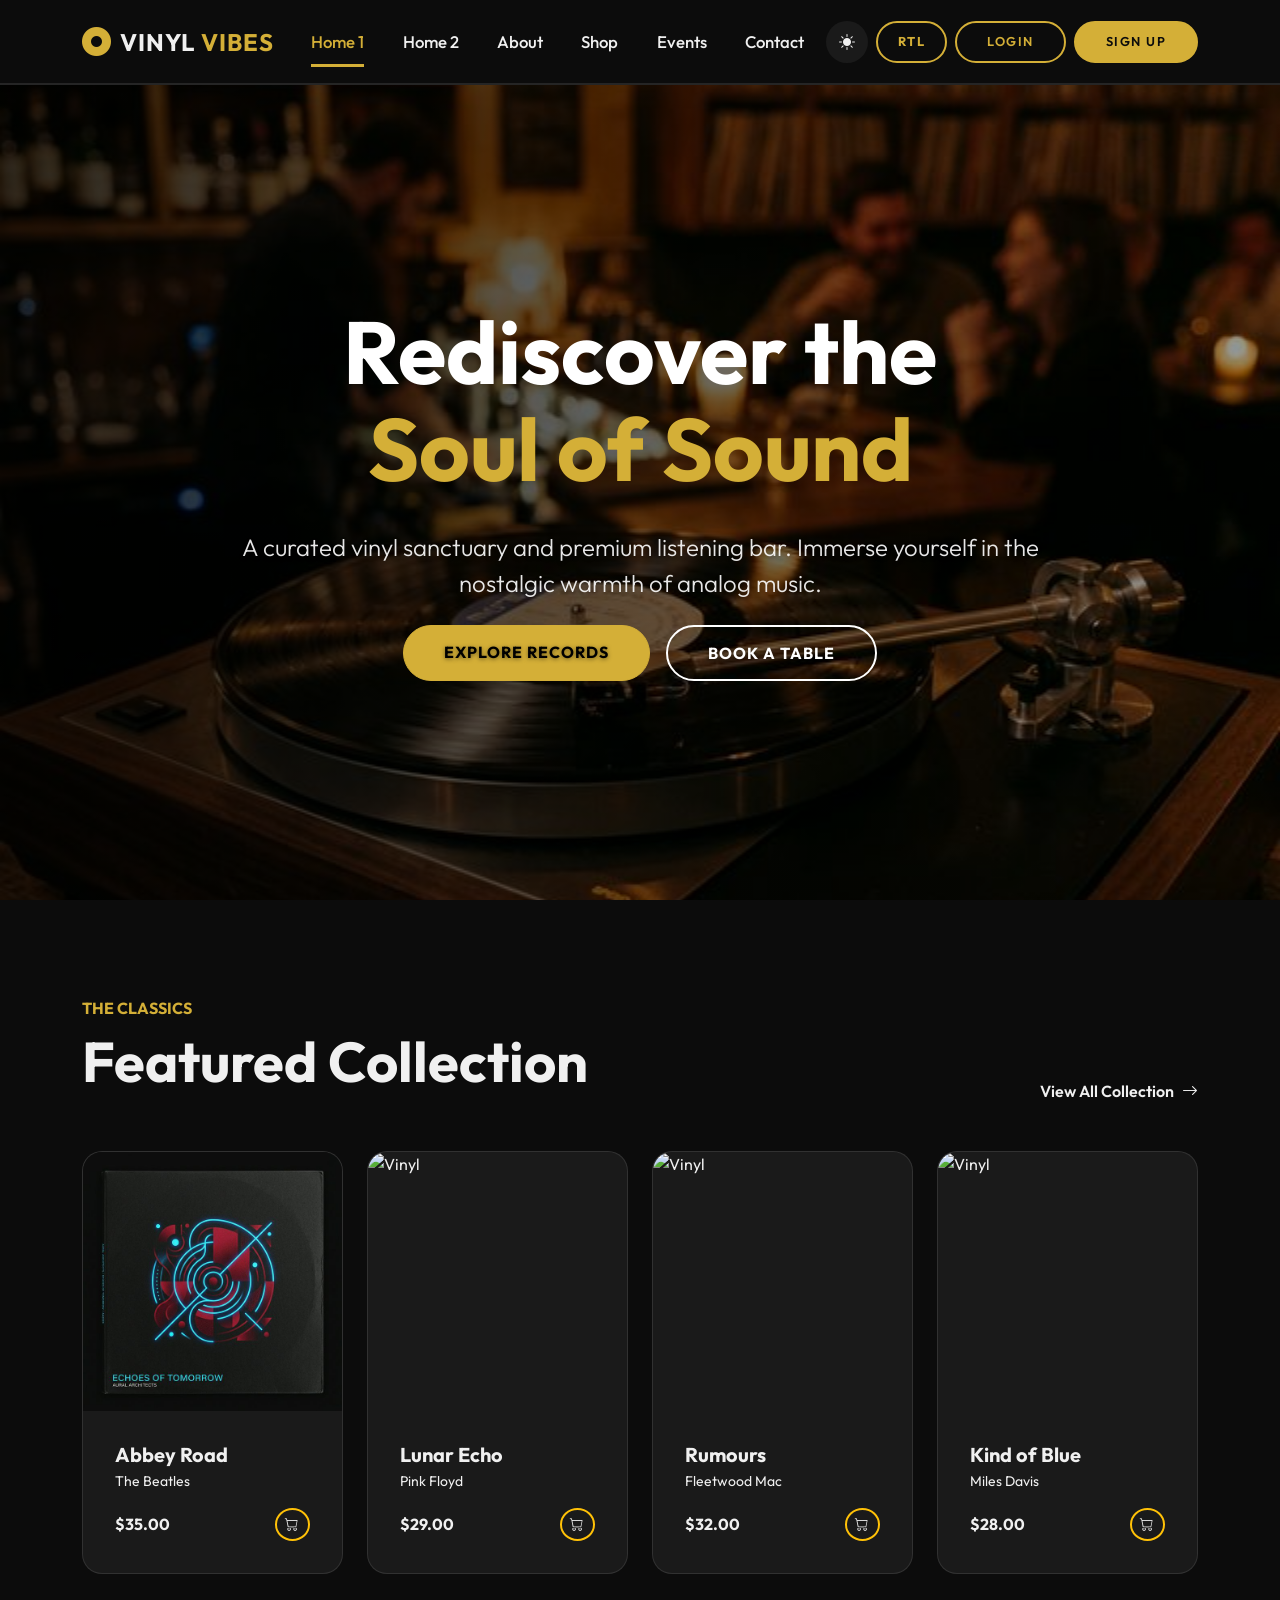
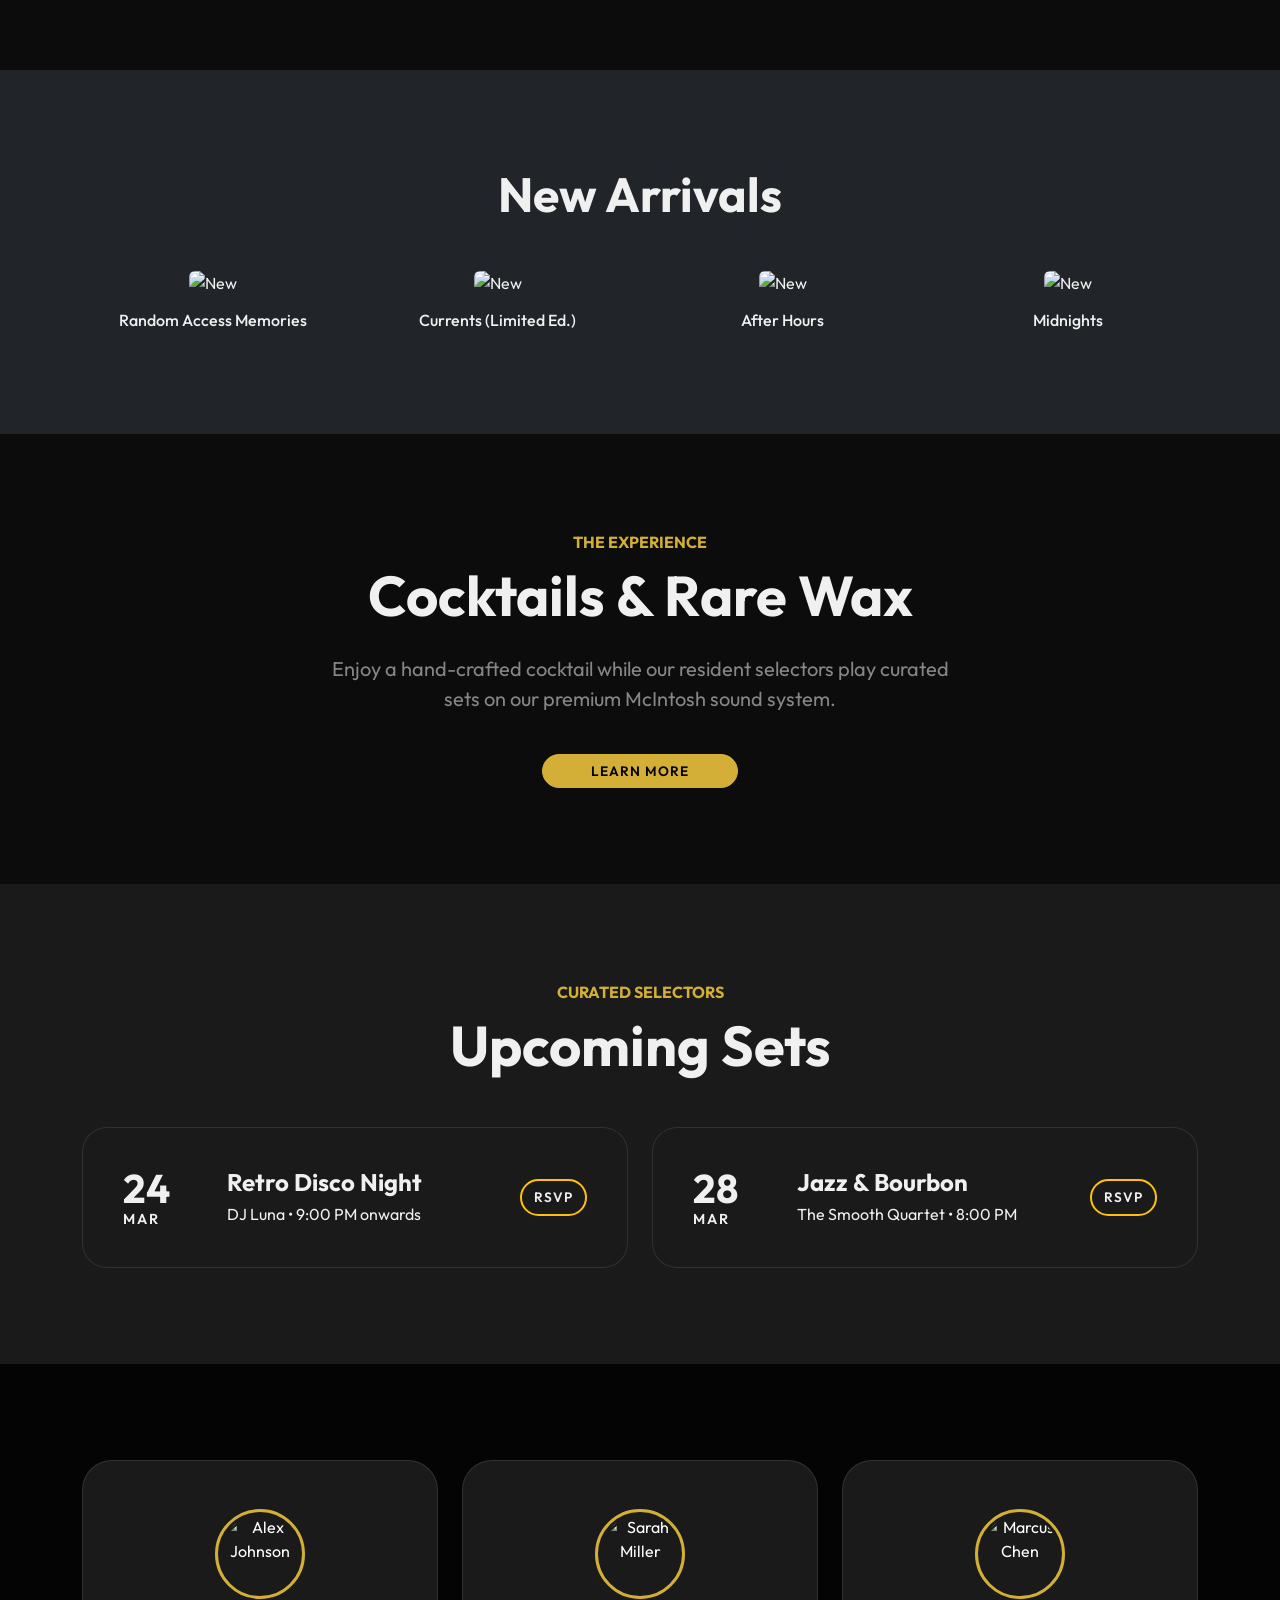
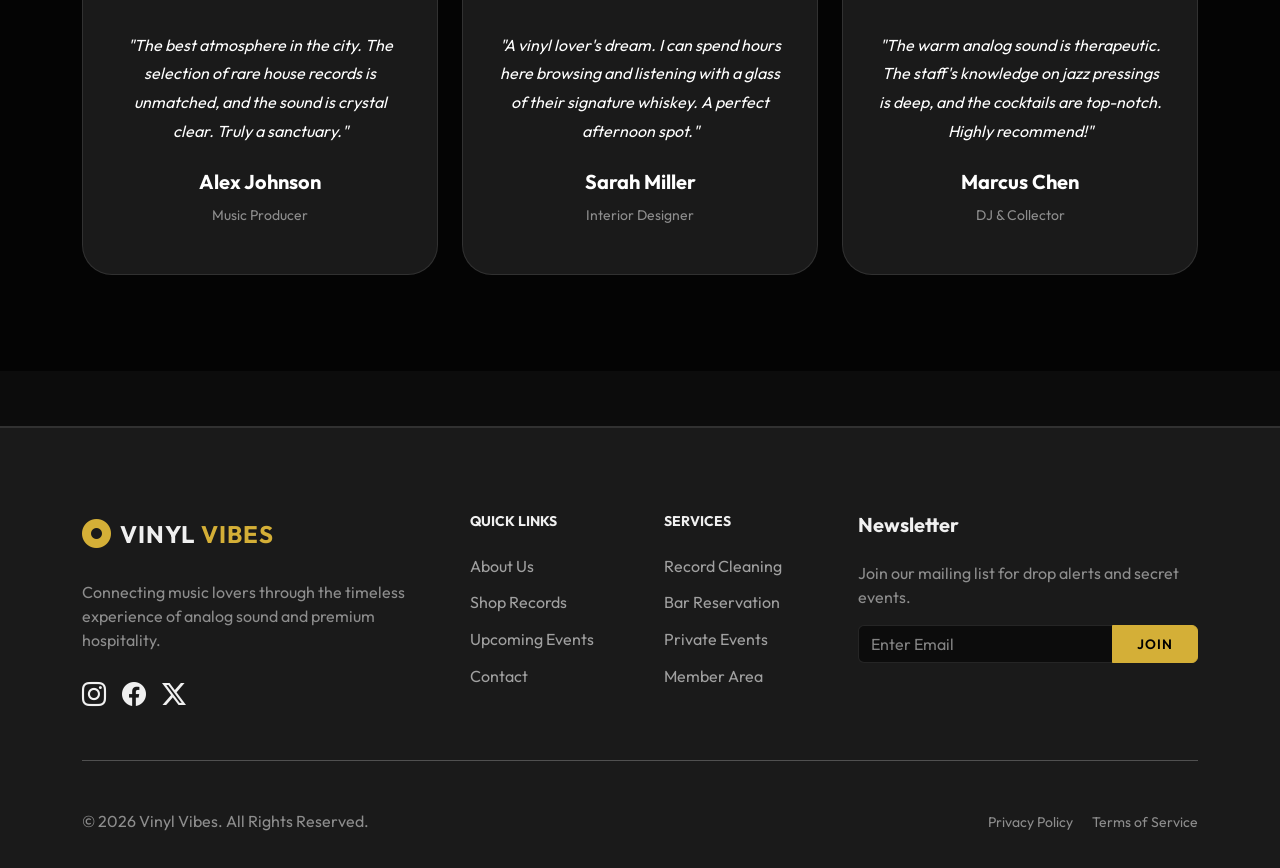
==== index.html @ d8fceb70 "changes" ====
<!DOCTYPE html>
<html lang="en" dir="ltr">

<head>
    <meta charset="UTF-8">
    <meta name="viewport" content="width=device-width, initial-scale=1.0">
    <title>Vinyl Vibes | Record Store & Listening Bar</title>
    <!-- Favicon -->
    <link rel="icon" type="image/png" href="favicon.png">
    <!-- Bootstrap 5 CDN -->
    <link href="https://cdn.jsdelivr.net/npm/bootstrap@5.3.0/dist/css/bootstrap.min.css" rel="stylesheet">
    <!-- Bootstrap Icons -->
    <link rel="stylesheet" href="https://cdn.jsdelivr.net/npm/bootstrap-icons@1.11.1/font/bootstrap-icons.css">
    <!-- Custom CSS -->
    <link rel="stylesheet" href="assets/css/style.css">
</head>

<body id="home-1">

    <!-- Header -->
    <header>
        <nav class="navbar navbar-expand-lg fixed-top">
            <div class="container">
                <a class="navbar-brand d-flex align-items-center" href="index.html">
                    <i class="bi bi-record-circle-fill me-2 fs-3 accent-text"></i>
                    <span class="fw-bold fs-4">VINYL <span class="accent-text">VIBES</span></span>
                </a>
                <div class="d-flex align-items-center ms-auto">
                    <button class="theme-toggle-btn border-0 me-2 d-lg-none">
                        <i class="bi bi-sun-fill"></i>
                    </button>
                    <button class="navbar-toggler border-0" type="button" data-bs-toggle="collapse"
                        data-bs-target="#navContent">
                        <span class="bi bi-list text-white fs-2"></span>
                    </button>
                </div>
                <div class="collapse navbar-collapse" id="navContent">
                    <ul class="navbar-nav mx-auto">
                        <li class="nav-item"><a class="nav-link active" href="index.html">Home 1</a></li>
                        <li class="nav-item"><a class="nav-link" href="home2.html">Home 2</a></li>
                        <li class="nav-item"><a class="nav-link" href="about.html">About</a></li>
                        <li class="nav-item"><a class="nav-link" href="shop.html">Shop</a></li>
                        <li class="nav-item"><a class="nav-link" href="events.html">Events</a></li>
                        <li class="nav-item"><a class="nav-link" href="contact.html">Contact</a></li>
                    </ul>
                    <div class="d-flex align-items-center gap-2">
                        <button class="theme-toggle-btn border-0 d-none d-lg-flex">
                            <i class="bi bi-sun-fill"></i>
                        </button>
                        <a href="#" id="rtlToggle" class="rtl-btn">
                            <span id="rtlText" class="fw-bold">RTL</span>
                        </a>
                        <a href="login.html" class="login-btn">Login</a>
                        <a href="signup.html" class="signup-btn">Sign Up</a>
                    </div>
                </div>
            </div>
        </nav>
    </header>

    <!-- 1. Hero Section -->
    <section class="hero-section" style="background-image: url('assets/images/hero1.png');">
        <div class="container hero-content text-center">
            <div class="row justify-content-center">
                <div class="col-lg-10" data-aos="fade-up">
                    <h1 class="hero-title fw-bold text-white">Rediscover the <br><span class="accent-text">Soul of
                            Sound</span></h1>
                    <p class="lead text-white-50 mb-4 fs-4 mx-auto" style="max-width: 800px;">A curated vinyl sanctuary
                        and premium listening bar. Immerse
                        yourself in the nostalgic warmth of analog music.</p>
                    <div class="d-flex flex-column flex-sm-row gap-3 justify-content-center px-3">
                        <a href="shop.html" class="btn btn-warning btn-lg rounded-pill px-5 fw-bold">Explore Records</a>
                        <a href="events.html" class="btn btn-outline-light btn-lg rounded-pill px-5">Book a Table</a>
                    </div>
                </div>
            </div>
        </div>
    </section>

    <!-- 2. Featured Vinyl Records -->
    <section class="py-5">
        <div class="container py-5">
            <div class="row align-items-end mb-5" data-aos="fade-up">
                <div class="col-md-6">
                    <span class="text-uppercase accent-text fw-bold ls-2">The Classics</span>
                    <h2 class="display-4 fw-bold mt-2">Featured Collection</h2>
                </div>
                <div class="col-md-6 text-md-end">
                    <a href="shop.html" class="view-all-link">View All Collection <i
                            class="bi bi-arrow-right ms-2"></i></a>
                </div>
            </div>
            <div class="row g-4">
                <div class="col-md-3" data-aos="fade-up">
                    <div class="record-card">
                        <div class="record-img-wrapper">
                            <img src="assets/images/record1.png" alt="Vinyl">
                        </div>
                        <div class="record-info">
                            <h5 class="fw-bold mb-1">Abbey Road</h5>
                            <p class="text-white-50 small mb-3">The Beatles</p>
                            <div class="d-flex justify-content-between align-items-center">
                                <span class="accent-text fw-bold">$35.00</span>
                                <button class="btn btn-sm btn-outline-warning rounded-circle"><i
                                        class="bi bi-cart"></i></button>
                            </div>
                        </div>
                    </div>
                </div>
                <!-- Repeat for other records (I'll use some generic images or stock if needed) -->
                <div class="col-md-3" data-aos="fade-up">
                    <div class="record-card">
                        <div class="record-img-wrapper">
                            <img src="https://images.unsplash.com/photo-1614613535308-eb5fbd3d2c17?ixlib=rb-4.0.3&auto=format&fit=crop&w=870&q=80"
                                alt="Vinyl">
                        </div>
                        <div class="record-info">
                            <h5 class="fw-bold mb-1">Lunar Echo</h5>
                            <p class="text-white-50 small mb-3">Pink Floyd</p>
                            <div class="d-flex justify-content-between align-items-center">
                                <span class="accent-text fw-bold">$29.00</span>
                                <button class="btn btn-sm btn-outline-warning rounded-circle"><i
                                        class="bi bi-cart"></i></button>
                            </div>
                        </div>
                    </div>
                </div>
                <div class="col-md-3" data-aos="fade-up">
                    <div class="record-card">
                        <div class="record-img-wrapper">
                            <img src="https://images.pexels.com/photos/6545688/pexels-photo-6545688.jpeg" alt="Vinyl">
                        </div>
                        <div class="record-info">
                            <h5 class="fw-bold mb-1">Rumours</h5>
                            <p class="text-white-50 small mb-3">Fleetwood Mac</p>
                            <div class="d-flex justify-content-between align-items-center">
                                <span class="accent-text fw-bold">$32.00</span>
                                <button class="btn btn-sm btn-outline-warning rounded-circle"><i
                                        class="bi bi-cart"></i></button>
                            </div>
                        </div>
                    </div>
                </div>
                <div class="col-md-3" data-aos="fade-up">
                    <div class="record-card">
                        <div class="record-img-wrapper">
                            <img src="https://images.unsplash.com/photo-1526218626217-dc65a29bb444?ixlib=rb-4.0.3&auto=format&fit=crop&w=870&q=80"
                                alt="Vinyl">
                        </div>
                        <div class="record-info">
                            <h5 class="fw-bold mb-1">Kind of Blue</h5>
                            <p class="text-white-50 small mb-3">Miles Davis</p>
                            <div class="d-flex justify-content-between align-items-center">
                                <span class="accent-text fw-bold">$28.00</span>
                                <button class="btn btn-sm btn-outline-warning rounded-circle"><i
                                        class="bi bi-cart"></i></button>
                            </div>
                        </div>
                    </div>
                </div>
            </div>
        </div>
    </section>

    <!-- 3. New Arrivals -->
    <section class="py-5 bg-dark">
        <div class="container py-5 text-center">
            <h2 class="display-5 fw-bold mb-5" data-aos="fade-up">New Arrivals</h2>
            <div class="row g-4 overflow-hidden">
                <div class="col-6 col-md-3" data-aos="fade-up">
                    <img src="https://images.unsplash.com/photo-1603048588665-791ca8aea617?ixlib=rb-4.0.3&auto=format&fit=crop&w=500&q=60"
                        class="img-fluid rounded mb-3 arrival-img" alt="New">
                    <h6>Random Access Memories</h6>
                </div>
                <div class="col-6 col-md-3" data-aos="fade-up" data-aos-delay="100">
                    <img src="https://images.pexels.com/photos/13532877/pexels-photo-13532877.jpeg"
                        class="img-fluid rounded mb-3 arrival-img" alt="New">
                    <h6>Currents (Limited Ed.)</h6>
                </div>
                <div class="col-6 col-md-3" data-aos="fade-up" data-aos-delay="200">
                    <img src="https://images.unsplash.com/photo-1498038432885-c6f3f1b912ee?ixlib=rb-4.0.3&auto=format&fit=crop&w=500&q=60"
                        class="img-fluid rounded mb-3 arrival-img" alt="New">
                    <h6>After Hours</h6>
                </div>
                <div class="col-6 col-md-3" data-aos="fade-up" data-aos-delay="300">
                    <img src="https://images.pexels.com/photos/6173840/pexels-photo-6173840.jpeg"
                        class="img-fluid rounded mb-3 arrival-img" alt="New">
                    <h6>Midnights</h6>
                </div>
            </div>
        </div>
    </section>

    <!-- 4. Listening Bar Experience -->
    <section class="py-5">
        <div class="container py-5">
            <div class="row justify-content-center">
                <div class="col-md-8 text-center" data-aos="fade-up">
                    <span class="accent-text fw-bold ls-2">THE EXPERIENCE</span>
                    <h2 class="display-4 fw-bold mt-2 mb-4">Cocktails & Rare Wax</h2>
                    <p class="text-white-50 mx-auto fs-5" style="max-width: 650px;">Enjoy a hand-crafted cocktail while
                        our resident selectors play curated
                        sets on our premium McIntosh sound system.</p>
                    <a href="about.html" class="btn btn-warning rounded-pill mt-4 px-5">Learn More</a>
                </div>
            </div>
        </div>
    </section>

    <!-- 5. Upcoming DJ Events -->
    <section class="py-5" style="background-color: var(--card-bg);">
        <div class="container py-5">
            <div class="text-center mb-5" data-aos="fade-up">
                <span class="accent-text fw-bold ls-2">CURATED SELECTORS</span>
                <h2 class="display-4 fw-bold mt-2">Upcoming Sets</h2>
            </div>
            <div class="row g-4">
                <div class="col-lg-6 col-12" data-aos="fade-up">
                    <div class="event-card d-flex align-items-center gap-3 gap-md-4 h-100">
                        <div class="event-date">
                            <span class="d-block h2 fw-bold accent-text">24</span>
                            <span class="text-secondary">MAR</span>
                        </div>
                        <div class="event-info">
                            <h4 class="fw-bold mb-1">Retro Disco Night</h4>
                            <p class="text-secondary mb-0">DJ Luna • 9:00 PM onwards</p>
                        </div>
                        <a href="events.html"
                            class="btn btn-outline-warning ms-auto rounded-pill d-none d-sm-inline-block">RSVP</a>
                    </div>
                </div>
                <div class="col-lg-6 col-12" data-aos="fade-up" data-aos-delay="100">
                    <div class="event-card d-flex align-items-center gap-3 gap-md-4 h-100">
                        <div class="event-date">
                            <span class="d-block h2 fw-bold accent-text">28</span>
                            <span class="text-secondary">MAR</span>
                        </div>
                        <div class="event-info">
                            <h4 class="fw-bold mb-1">Jazz & Bourbon</h4>
                            <p class="text-secondary mb-0">The Smooth Quartet • 8:00 PM</p>
                        </div>
                        <a href="events.html"
                            class="btn btn-outline-warning ms-auto rounded-pill d-none d-sm-inline-block">RSVP</a>
                    </div>
                </div>
            </div>
        </div>
    </section>

    <!-- 6. Testimonials -->
    <section class="py-5 parallax-section"
        style="background-image: url('https://images.unsplash.com/photo-1514525253344-a8135a43cf2e?ixlib=rb-4.0.3&auto=format&fit=crop&w=1920&q=80');">
        <div class="container py-5">
            <div class="row g-4 justify-content-center">
                <div class="col-md-6 col-lg-4" data-aos="fade-up">
                    <div class="testimonial-card">
                        <img src="https://images.pexels.com/photos/1239291/pexels-photo-1239291.jpeg"
                            class="testimonial-img" alt="Alex Johnson">
                        <p class="text-white-50">"The best atmosphere in the city. The selection of rare house records
                            is unmatched, and the sound is crystal clear. Truly a sanctuary."</p>
                        <h5 class="fw-bold text-white mt-4">Alex Johnson</h5>
                        <span class="text-white-50 small">Music Producer</span>
                    </div>
                </div>
                <div class="col-md-6 col-lg-4" data-aos="fade-up" data-aos-delay="100">
                    <div class="testimonial-card">
                        <img src="https://images.pexels.com/photos/712513/pexels-photo-712513.jpeg"
                            class="testimonial-img" alt="Sarah Miller">
                        <p class="text-white-50">"A vinyl lover's dream. I can spend hours here browsing and listening
                            with a glass of their signature whiskey. A perfect afternoon spot."</p>
                        <h5 class="fw-bold text-white mt-4">Sarah Miller</h5>
                        <span class="text-white-50 small">Interior Designer</span>
                    </div>
                </div>
                <div class="col-md-6 col-lg-4" data-aos="fade-up" data-aos-delay="200">
                    <div class="testimonial-card">
                        <img src="https://images.pexels.com/photos/1681010/pexels-photo-1681010.jpeg"
                            class="testimonial-img" alt="Marcus Chen">
                        <p class="text-white-50">"The warm analog sound is therapeutic. The staff's knowledge on jazz
                            pressings is deep, and the cocktails are top-notch. Highly recommend!"</p>
                        <h5 class="fw-bold text-white mt-4">Marcus Chen</h5>
                        <span class="text-white-50 small">DJ & Collector</span>
                    </div>
                </div>
            </div>
        </div>
    </section>

    <!-- Footer -->
    <footer>
        <div class="container">
            <div class="row g-5">
                <div class="col-lg-4">
                    <a class="navbar-brand d-flex align-items-center mb-4" href="#">
                        <i class="bi bi-record-circle-fill me-2 fs-3 accent-text"></i>
                        <span class="fw-bold fs-4">VINYL <span class="accent-text">VIBES</span></span>
                    </a>
                    <p class="text-white-50">Connecting music lovers through the timeless experience of analog sound and
                        premium hospitality.</p>
                    <div class="d-flex gap-3 mt-4">
                        <a href="#" class="fs-4 footer-social-link"><i class="bi bi-instagram"></i></a>
                        <a href="#" class="fs-4 footer-social-link"><i class="bi bi-facebook"></i></a>
                        <a href="#" class="fs-4 footer-social-link"><i class="bi bi-twitter-x"></i></a>
                    </div>
                </div>
                <div class="col-6 col-lg-2">
                    <h5 class="fw-bold mb-4 small text-uppercase ls-1">Quick Links</h5>
                    <a href="about.html" class="footer-link">About Us</a>
                    <a href="shop.html" class="footer-link">Shop Records</a>
                    <a href="events.html" class="footer-link">Upcoming Events</a>
                    <a href="contact.html" class="footer-link">Contact</a>
                </div>
                <div class="col-6 col-lg-2">
                    <h5 class="fw-bold mb-4 small text-uppercase ls-1">Services</h5>
                    <a href="#" class="footer-link">Record Cleaning</a>
                    <a href="#" class="footer-link">Bar Reservation</a>
                    <a href="#" class="footer-link">Private Events</a>
                    <a href="login.html" class="footer-link">Member Area</a>
                </div>
                <div class="col-lg-4">
                    <h5 class="fw-bold mb-4">Newsletter</h5>
                    <p class="text-white-50">Join our mailing list for drop alerts and secret events.</p>
                    <form class="mt-3">
                        <div class="input-group">
                            <input type="email" class="form-control" placeholder="Enter Email">
                            <button class="btn btn-warning px-4" type="submit">Join</button>
                        </div>
                    </form>
                </div>
            </div>
            <hr class="my-5 opacity-25">
            <div class="row align-items-center text-center text-md-start">
                <div class="col-md-6">
                    <p class="text-white-50 mb-0">&copy; 2026 Vinyl Vibes. All Rights Reserved.</p>
                </div>
                <div class="col-md-6 text-md-end">
                    <a href="#" class="text-white-50 text-decoration-none small me-3">Privacy Policy</a>
                    <a href="#" class="text-white-50 text-decoration-none small">Terms of Service</a>
                </div>
            </div>
        </div>
    </footer>

    <!-- Scripts -->
    <script src="https://cdn.jsdelivr.net/npm/bootstrap@5.3.0/dist/js/bootstrap.bundle.min.js"></script>
    <script src="assets/js/script.js"></script>
</body>

</html>
---- assets/css/style.css ----
/* 
    Vinyl Record Store & Listening Bar
    Theme: Retro-Modern / Nostalgic / Premium
    Main CSS
*/

@import url('https://fonts.googleapis.com/css2?family=Outfit:wght@300;400;500;600;700;800&display=swap');

:root {
    --bg-color: #0c0c0c;
    --card-bg: #1a1a1a;
    --accent-gold: #d4af37;
    --accent-orange: #ff8c00;
    --text-primary: #f0f0f0;
    --text-secondary: #a0a0a0;
    --nav-height: 85px;
    --transition-smooth: all 0.4s cubic-bezier(0.165, 0.84, 0.44, 1);
    --border-color: rgba(255, 255, 255, 0.1);
}

body.light-mode {
    --bg-color: #f4f4f4;
    --card-bg: #ffffff;
    --text-primary: #121212;
    --text-secondary: #555555;
    --border-color: rgba(0, 0, 0, 0.15);
}

[dir="rtl"] {
    direction: rtl;
    text-align: right;
}

body {
    background-color: var(--bg-color);
    color: var(--text-primary);
    font-family: 'Outfit', sans-serif;
    overflow-x: hidden;
    position: relative;
    padding-top: var(--nav-height);
    transition: background-color 0.3s ease, color 0.3s ease;
}

body::before {
    content: '';
    position: fixed;
    top: 0;
    left: 0;
    width: 100%;
    height: 100%;
    background-image: url('https://www.transparenttextures.com/patterns/asfalt-dark.png');
    opacity: 0.05;
    pointer-events: none;
    z-index: 9999;
}

.scroll-progress {
    position: fixed;
    top: 0;
    left: 0;
    width: 0%;
    height: 3px;
    background: var(--accent-gold);
    z-index: 10001;
    transition: width 0.1s;
}

/* Back to Top Button */
.back-to-top {
    position: fixed;
    bottom: 30px;
    right: 30px;
    width: 45px;
    height: 45px;
    background: var(--accent-gold);
    color: #000;
    border-radius: 50%;
    display: flex;
    align-items: center;
    justify-content: center;
    cursor: pointer;
    z-index: 9999;
    opacity: 0;
    visibility: hidden;
    transition: var(--transition-smooth);
    border: none;
    box-shadow: 0 10px 20px rgba(0,0,0,0.5);
}

.back-to-top.visible {
    opacity: 1;
    visibility: visible;
}

.back-to-top:hover {
    transform: translateY(-5px);
    background: #fff;
    color: var(--accent-gold);
}

h1, h2, h3, .brand-font, .navbar-brand {
    font-family: 'Outfit', sans-serif;
}

a {
    transition: var(--transition-smooth);
    color: var(--accent-gold);
    text-decoration: none;
}

a:hover {
    color: #fff;
}

body.light-mode a:hover {
    color: #000;
}

.view-all-link {
    color: var(--text-primary) !important;
    font-weight: 600;
    transition: var(--transition-smooth);
    display: inline-flex;
    align-items: center;
    text-decoration: none !important;
}

.view-all-link i {
    transition: var(--transition-smooth);
}

.view-all-link:hover {
    color: var(--accent-gold) !important;
}

.view-all-link:hover i {
    transform: translateX(8px);
    color: var(--accent-gold);
}

[dir="rtl"] .view-all-link:hover i {
    transform: translateX(-8px);
}

/* Animations */
[data-aos="fade-up"] {
    opacity: 0;
    transform: translateY(30px);
    transition: var(--transition-smooth);
}

[data-aos="fade-up"].aos-animate {
    opacity: 1;
    transform: translateY(0);
}

/* Header Styles */
.navbar {
    height: var(--nav-height);
    transition: var(--transition-smooth);
    background: var(--bg-color) !important;
    border-bottom: 2px solid var(--border-color);
    padding: 0;
}

.navbar.sticky-active {
    background: var(--bg-color);
    backdrop-filter: blur(15px);
    height: 75px;
    box-shadow: 0 10px 40px rgba(0,0,0,0.3);
}

.navbar-brand {
    font-family: 'Outfit', sans-serif;
    font-size: 1.5rem !important;
    font-weight: 800 !important;
    color: var(--text-primary) !important;
    display: flex !important;
    align-items: center !important;
    text-decoration: none !important;
    letter-spacing: 1px;
    transition: none !important;
    text-transform: uppercase;
}

.navbar-brand i {
    font-size: 1.8rem !important;
    color: var(--accent-gold) !important;
    margin-right: 0.5rem;
    transition: none !important;
}

.navbar-brand span:not(.accent-text) {
    color: var(--text-primary) !important;
}

.navbar-brand .accent-text {
    color: var(--accent-gold) !important;
}

.nav-link {
    color: var(--text-primary) !important;
    font-weight: 500;
    position: relative;
    padding: 0.5rem 1.2rem !important;
    font-size: 1.05rem;
}

.nav-link::after {
    content: '';
    position: absolute;
    bottom: -5px;
    left: 1.2rem;
    right: 1.2rem;
    height: 3px;
    background: var(--accent-gold);
    transform: scaleX(0);
    transition: var(--transition-smooth);
    transform-origin: right;
}

.nav-link:hover::after,
.nav-link.active::after {
    transform: scaleX(1);
    transform-origin: left;
}

.nav-link.active {
    color: var(--accent-gold) !important;
}

.login-btn, .signup-btn, .rtl-btn {
    border: 2px solid var(--accent-gold);
    color: var(--accent-gold);
    background: transparent;
    padding: 10px 30px;
    border-radius: 50px;
    font-weight: 600;
    transition: var(--transition-smooth);
    text-transform: uppercase;
    font-size: 0.8rem;
    letter-spacing: 1.5px;
    text-decoration: none;
    display: inline-flex;
    align-items: center;
    justify-content: center;
    height: 42px; /* Fixed height for perfect alignment */
}

.rtl-btn {
    padding: 10px 20px;
}

.signup-btn {
    background: var(--accent-gold);
    color: #0c0c0c !important;
}

.login-btn:hover, .signup-btn:hover, .rtl-btn:hover {
    background: var(--accent-gold);
    color: #0c0c0c !important;
    box-shadow: 0 0 20px rgba(212, 175, 55, 0.4);
}

.signup-btn:hover {
    background: transparent;
    color: var(--accent-gold) !important;
}

.theme-toggle-btn {
    background: var(--card-bg);
    border: 1px solid var(--border-color);
    color: var(--text-primary);
    width: 42px;
    height: 42px;
    border-radius: 50%;
    display: flex;
    align-items: center;
    justify-content: center;
    cursor: pointer;
    transition: var(--transition-smooth);
    padding: 0 !important;
}

.rtl-btn {
    height: 42px;
    display: flex;
    align-items: center;
    justify-content: center;
    padding: 0 20px;
    border-radius: 50px;
}

.theme-toggle-btn:hover {
    background: var(--accent-gold);
    color: #000;
    border-color: var(--accent-gold);
    transform: rotate(30deg);
}

body.light-mode .btn-outline-light {
    border-color: #121212 !important;
    color: #121212 !important;
}

body.light-mode .btn-outline-light:hover {
    background-color: #121212 !important;
    color: #ffffff !important;
}

/* Universal Button Styling & Hover Effects */
.btn {
    font-family: 'Outfit', sans-serif;
    font-weight: 600 !important;
    letter-spacing: 1px;
    text-transform: uppercase;
    font-size: 0.85rem;
    transition: all 0.4s cubic-bezier(0.165, 0.84, 0.44, 1) !important;
}

.btn-lg {
    font-size: 1rem;
    padding: 14px 40px !important;
}

.btn-warning {
    background: var(--accent-gold) !important;
    border-color: var(--accent-gold) !important;
    color: #000 !important;
}

.btn-warning:hover {
    background: var(--accent-orange) !important;
    border-color: var(--accent-orange) !important;
    color: #fff !important;
    transform: translateY(-5px);
    box-shadow: 0 10px 25px rgba(255, 140, 0, 0.4);
}

.btn-outline-light:hover {
    background: #fff !important;
    color: #000 !important;
    transform: translateY(-5px);
    box-shadow: 0 10px 25px rgba(255, 255, 255, 0.2);
}

.btn-outline-warning {
    border-width: 2px !important;
}

.btn-outline-warning:hover {
    background: var(--accent-gold) !important;
    color: #000 !important;
    transform: translateY(-5px);
    box-shadow: 0 10px 25px rgba(212, 175, 55, 0.3);
}

/* Neutral Stability for Hero Buttons (Fixing Hover Visibility Issues) */
.hero-section .btn:hover, .hero-content .btn:hover {
    transform: none !important;
    box-shadow: none !important;
}

body.light-mode .hero-section .btn-outline-light,
body.light-mode .hero-content .btn-outline-light {
    border-color: #000 !important;
    color: #000 !important;
}

body.light-mode .hero-section .btn-outline-light:hover,
body.light-mode .hero-content .btn-outline-light:hover {
    background-color: #000 !important;
    color: #fff !important;
}

/* Hero Sections */
.hero-section {
    height: calc(100vh - var(--nav-height));
    display: flex;
    align-items: center;
    background-size: cover;
    background-position: center;
    position: relative;
    transition: var(--transition-smooth);
    background-color: var(--bg-color);
}

.hero-section::before {
    content: '';
    position: absolute;
    inset: 0;
    background: linear-gradient(to right, rgba(0,0,0,0.8), rgba(0,0,0,0.4));
    transition: var(--transition-smooth);
    z-index: 1;
}

body.light-mode .hero-section::before {
    background: linear-gradient(to right, rgba(255, 255, 255, 0.6), rgba(255, 255, 255, 0.3));
}

body.light-mode .hero-section {
    filter: none;
}

.glass-hero-box {
    background: rgba(0, 0, 0, 0.5);
    backdrop-filter: blur(20px);
    border: 1px solid rgba(255, 255, 255, 0.1);
    border-radius: 40px;
    box-shadow: 0 40px 80px rgba(0,0,0,0.4);
    display: inline-block;
    transition: var(--transition-smooth);
}

body.light-mode .glass-hero-box {
    background: rgba(255, 255, 255, 0.65);
    border-color: rgba(0,0,0,0.05);
    box-shadow: 0 30px 60px rgba(0,0,0,0.1);
}

.hero-content {
    position: relative;
    z-index: 2;
    padding: 100px 0;
}

/* Side-by-Side Image Utilities */
.full-height-image-container {
    height: 100%;
    min-height: 100%;
    display: flex;
    flex-direction: column;
}

.full-height-img {
    width: 100%;
    height: 100%;
    object-fit: cover;
    display: block;
    flex-grow: 1;
}

.audiophile-card {
    min-height: 450px;
}

@media (min-width: 992px) {
    .audiophile-card {
        height: 500px;
    }
}

@media (max-width: 991.98px) {
    .audiophile-card {
        height: auto;
    }
    .audiophile-card .full-height-image-container {
        height: 350px;
        min-height: 350px;
    }
}

@media (max-width: 991.98px) {
    .full-height-image-container {
        min-height: 300px;
        margin-bottom: 2rem;
    }
}

.hero-title {
    font-size: 5.5rem;
    line-height: 1.1;
    margin-bottom: 2rem;
    color: #fff !important;
}

.accent-text {
    color: var(--accent-gold) !important;
}

/* Card Styles */
.record-card {
    background: var(--card-bg);
    border: 1px solid var(--border-color);
    border-radius: 20px;
    overflow: hidden;
    transition: var(--transition-smooth);
    height: 100%;
    color: var(--text-primary);
}

.record-card:hover {
    transform: translateY(-12px);
    box-shadow: 0 30px 60px rgba(0,0,0,0.2);
    border-color: var(--accent-gold);
}

.card-img-top {
    height: 250px;
    object-fit: cover;
    transition: var(--transition-smooth);
}

.record-card:hover .card-img-top {
    transform: scale(1.08);
}

.price-badge {
    background: rgba(212, 175, 55, 0.1);
    color: var(--accent-gold) !important;
    padding: 6px 14px;
    border-radius: 10px;
    font-weight: 800;
    font-size: 1.1rem;
    transition: var(--transition-smooth);
    border: 1px solid rgba(212, 175, 55, 0.2);
    display: inline-block;
}

.record-card:hover .price-badge {
    background: var(--accent-gold);
    color: #000 !important;
    transform: scale(1.1);
    box-shadow: 0 0 20px rgba(212, 175, 55, 0.5);
    border-color: var(--accent-gold);
}

body.light-mode .price-badge {
    background: rgba(212, 175, 55, 0.08);
}

body.light-mode .record-card:hover .price-badge {
    color: #fff !important;
}

.record-img-wrapper {
    position: relative;
    padding-top: 100%;
    overflow: hidden;
}

.record-img-wrapper img {
    position: absolute;
    top: 0;
    left: 0;
    width: 100%;
    height: 100%;
    object-fit: cover;
    transition: var(--transition-smooth);
}

.record-info {
    padding: 2rem;
}

.arrival-img {
    height: 320px !important;
    width: 100%;
    object-fit: cover;
}

.selector-img {
    width: 220px;
    height: 220px;
    object-fit: cover;
}

.story-img {
    height: 350px;
    width: 100%;
    object-fit: cover;
    transition: var(--transition-smooth);
}

.story-img:hover {
    transform: scale(1.03);
}

@media (max-width: 767.98px) {
    .story-img {
        height: 220px;
    }
}

/* Special Glass Cards for Parallax/Hero Overlays */
.glass-event-card {
    background: rgba(0, 0, 0, 0.7) !important;
    backdrop-filter: blur(15px);
    border: 1px solid rgba(255, 255, 255, 0.1) !important;
    border-radius: 20px;
    padding: 2.5rem;
    height: 100%;
    transition: var(--transition-smooth);
    color: #ffffff !important;
}

.glass-event-card p {
    color: rgba(255, 255, 255, 0.7) !important;
}

body.light-mode .glass-event-card {
    background: rgba(255, 255, 255, 0.6) !important;
    backdrop-filter: blur(15px);
    -webkit-backdrop-filter: blur(15px);
    border: 1px solid rgba(255, 255, 255, 0.4) !important;
    box-shadow: 0 15px 50px rgba(0,0,0,0.1);
}

/* Parallax/Hero Background Overrides moved to light mode section */

body.light-mode .glass-event-card,
body.light-mode .glass-event-card h1,
body.light-mode .glass-event-card h2,
body.light-mode .glass-event-card h3,
body.light-mode .glass-event-card h4,
body.light-mode .glass-event-card h5,
body.light-mode .glass-event-card h6 {
    color: #121212 !important;
}

body.light-mode .glass-event-card p {
    color: #444444 !important;
}

.glass-event-card:hover {
    transform: translateY(-10px);
    border-color: var(--accent-gold) !important;
}
.parallax-section {
    background-attachment: fixed;
    min-height: 50vh;
    background-size: cover;
    background-position: center;
    display: flex;
    align-items: center;
    position: relative;
    color: #ffffff !important;
    padding: 100px 0; /* Add vertical padding for better spacing */
}

.parallax-section::before {
    content: '';
    position: absolute;
    inset: 0;
    background: rgba(0,0,0,0.7);
}

.parallax-section .accent-text {
    color: var(--accent-gold) !important;
}

body.light-mode .parallax-section .accent-text {
    color: var(--accent-gold) !important;
    filter: drop-shadow(0 0 10px rgba(212, 175, 55, 0.3));
}

/* Form Styling & Contrast Fixes */
.form-label {
    color: rgba(255, 255, 255, 0.8) !important;
    font-weight: 600;
    margin-bottom: 0.5rem;
    transition: var(--transition-smooth);
}

.form-control, .form-select {
    background-color: rgba(255, 255, 255, 0.05) !important;
    border: 1px solid rgba(255, 255, 255, 0.1) !important;
    color: #ffffff !important;
    transition: var(--transition-smooth) !important;
}

.form-control:focus, .form-select:focus {
    background-color: rgba(255, 255, 255, 0.1) !important;
    border-color: var(--accent-gold) !important;
    box-shadow: 0 0 15px rgba(212, 175, 55, 0.2) !important;
}

.form-control::placeholder {
    color: rgba(255, 255, 255, 0.4) !important;
}

body.light-mode .form-label {
    color: #333333 !important;
}

body.light-mode .form-control, 
body.light-mode .form-select {
    background-color: #ffffff !important;
    color: #121212 !important;
    border: 1px solid #ddd !important;
}

body.light-mode .form-control::placeholder {
    color: #999999 !important;
}

body.light-mode .form-control:focus, 
body.light-mode .form-select:focus {
    border-color: var(--accent-gold) !important;
    box-shadow: 0 0 10px rgba(0,0,0,0.05) !important;
}

/* Authentication Pages (Login/Signup) Contrast Fixes */
.auth-page .input-group {
    background-color: rgba(255, 255, 255, 0.05) !important;
    border-color: rgba(255, 255, 255, 0.15) !important;
    transition: var(--transition-smooth);
}

.auth-page .input-group:focus-within {
    border-color: var(--accent-gold) !important;
    box-shadow: 0 0 15px rgba(212, 175, 55, 0.2) !important;
    background-color: rgba(255, 255, 255, 0.08) !important;
}

.auth-page .input-group-text {
    color: #ffffff !important;
    font-size: 1.1rem;
    opacity: 0.9;
}

.auth-page .form-label {
    color: #ffffff !important;
    opacity: 0.9;
}

.auth-page .form-control::placeholder {
    color: rgba(255, 255, 255, 0.75) !important;
}

body.light-mode .auth-page .input-group {
    background-color: #ffffff !important;
    border-color: #dddddd !important;
}

body.light-mode .auth-page .input-group-text {
    color: #444444 !important;
}

body.light-mode .auth-page .form-control {
    color: #121212 !important;
}

body.light-mode .auth-page .form-control::placeholder {
    color: #999999 !important;
}

.auth-form-text {
    padding-left: 3.2rem;
}

/* Checkbox Alignment & Visibility Fixes */
.form-check-input {
    width: 20px;
    height: 20px;
    cursor: pointer;
}

.form-check-input:checked {
    background-color: var(--accent-gold) !important;
    border-color: var(--accent-gold) !important;
}

body.light-mode .form-check-input {
    background-color: #ffffff !important;
    border-color: #cccccc !important;
}

body.light-mode .form-check-input:checked {
    background-color: var(--accent-gold) !important;
    border-color: var(--accent-gold) !important;
}

.parallax-section .container {
    position: relative;
    z-index: 2;
}

.rituals-section {
    background-color: var(--card-bg);
}

body.light-mode .rituals-section {
    background-color: #f9f9f9 !important;
}

.team-member-img {
    width: 250px;
    height: 250px;
    object-fit: cover;
    transition: var(--transition-smooth);
}

body.light-mode .booking-section {
    background-color: var(--bg-color) !important;
}

body.light-mode .booking-section::before {
    background: rgba(255, 255, 255, 0.4) !important;
}

.team-member-img:hover {
    transform: scale(1.05);
}

/* Search Section */
.search-bar-wrapper {
    background: var(--card-bg);
    border: 1px solid var(--border-color) !important;
    transition: var(--transition-smooth);
}

.search-bar-wrapper:hover,
.search-bar-wrapper:focus-within {
    border-color: var(--accent-gold) !important;
    box-shadow: 0 0 25px rgba(212, 175, 55, 0.2) !important;
    transform: translateY(-2px);
}

.search-bar-wrapper .bi-search {
    transition: var(--transition-smooth);
}

.search-bar-wrapper:hover .bi-search,
.search-bar-wrapper:focus-within .bi-search {
    color: var(--accent-gold) !important;
    transform: scale(1.1);
}

.search-bar-wrapper input {
    color: var(--text-primary) !important;
}

.search-bar-wrapper input::placeholder {
    color: var(--text-secondary);
    opacity: 0.6;
}

.custom-select-pill {
    background-color: rgba(255, 255, 255, 0.05) !important;
    border: 1px solid rgba(255, 255, 255, 0.2) !important;
    color: var(--text-primary) !important;
    border-radius: 50px !important;
    padding: 8px 35px 8px 16px !important;
    font-size: 0.9rem !important;
    transition: var(--transition-smooth);
    background-image: url("data:image/svg+xml,%3csvg xmlns='http://www.w3.org/2000/svg' viewBox='0 0 16 16'%3e%3cpath fill='none' stroke='%23ffffff' stroke-linecap='round' stroke-linejoin='round' stroke-width='2' d='M2 5l6 6 6-6'/%3e%3c/svg%3e") !important;
    background-position: right 12px center !important;
    background-size: 12px !important;
}

.custom-select-pill option {
    background-color: #1a1a1a;
    color: var(--text-primary);
}

body.light-mode .custom-select-pill {
    background-color: #ffffff !important;
    border-color: rgba(0,0,0,0.1) !important;
    background-image: url("data:image/svg+xml,%3csvg xmlns='http://www.w3.org/2000/svg' viewBox='0 0 16 16'%3e%3cpath fill='none' stroke='%23333333' stroke-linecap='round' stroke-linejoin='round' stroke-width='2' d='M2 5l6 6 6-6'/%3e%3c/svg%3e") !important;
}

body.light-mode .custom-select-pill option {
    background-color: #ffffff;
    color: #121212;
}

.custom-select-pill:hover,
.custom-select-pill:focus {
    border-color: var(--accent-gold) !important;
    box-shadow: 0 0 15px rgba(212, 175, 55, 0.2) !important;
    transform: translateY(-1px);
}

/* Promotion Section */
.promo-section .promo-icon {
    transform: rotate(-15deg);
    color: #000000;
}

.promo-btn {
    background-color: #000000 !important;
    color: #ffffff !important;
    border: 2px solid #000000 !important;
    transition: var(--transition-smooth) !important;
    font-weight: 700 !important;
}

.promo-btn:hover {
    background-color: transparent !important;
    color: #000000 !important;
    border-color: #000000 !important;
    transform: scale(1.05);
}

/* Event Cards */
.event-card {
    border: 1px solid var(--border-color);
    background: var(--card-bg);
    padding: 2.5rem;
    border-radius: 25px;
    transition: var(--transition-smooth);
    color: var(--text-primary);
}

@media (max-width: 767.98px) {
    .event-card {
        padding: 1.5rem !important;
    }
    .row.g-4 {
        padding-left: 12px;
        padding-right: 12px;
    }
}

.event-card:hover {
    border-color: var(--accent-gold);
    transform: translateX(10px);
}

.event-date {
    min-width: 80px;
    line-height: 1;
}

.event-date .h2 {
    margin-bottom: 2px !important;
    line-height: 1 !important;
    font-size: 2.5rem !important;
}

.event-date span:last-child {
    font-size: 0.9rem;
    letter-spacing: 2px;
    font-weight: 600;
}

.event-info h4 {
    margin-bottom: 5px !important;
    line-height: 1.2 !important;
}

/* Auth Pages */
.auth-page {
    background: var(--bg-color);
    min-height: 100vh;
    display: flex;
    align-items: center;
    justify-content: center;
    padding: 2.5rem 1rem;
    overflow-x: hidden;
}

.auth-card {
    background: var(--card-bg);
    padding: 3.5rem 3rem;
    border-radius: 30px;
    width: 100%;
    max-width: 500px;
    box-shadow: 0 40px 80px rgba(0,0,0,0.3);
    border: 1px solid var(--border-color);
    margin: auto;
    transition: var(--transition-smooth);
}

/* Tablet & Mobile Overrides */
@media (max-width: 1024.98px) {
    .auth-card {
        padding: 2.5rem 2rem;
        max-width: 460px;
    }
}

@media (max-width: 575.98px) {
    .auth-card {
        padding: 2rem 1.25rem;
        border-radius: 20px;
    }
    .auth-page {
        padding: 1.5rem 0.75rem;
    }
}

/* Testimonial Cards */
.testimonial-card {
    background: var(--card-bg);
    border: 1px solid var(--border-color);
    padding: 3rem 2rem;
    border-radius: 30px;
    text-align: center;
    transition: var(--transition-smooth);
    height: 100%;
    position: relative;
}

.testimonial-card:hover {
    transform: translateY(-10px);
    border-color: var(--accent-gold);
}

.testimonial-img {
    width: 90px;
    height: 90px;
    border-radius: 50%;
    object-fit: cover;
    margin-bottom: 2rem;
    border: 3px solid var(--accent-gold);
    padding: 3px;
    display: inline-block;
}

.testimonial-card p {
    font-style: italic;
    line-height: 1.8;
}

/* Footer Section Protection fix for cards */
body.light-mode .testimonial-card * {
    color: var(--text-primary) !important;
}

body.light-mode .testimonial-card .text-white-50 {
    color: var(--text-secondary) !important;
}

/* Footer */
footer {
    background: var(--card-bg);
    padding: 85px 0 35px;
    margin-top: 55px;
    color: var(--text-primary);
    border-top: 2px solid var(--border-color);
}

footer a, .footer-link {
    color: var(--text-secondary);
    text-decoration: none;
    transition: var(--transition-smooth);
}

footer a:hover, .footer-link:hover {
    color: var(--accent-gold);
}

.footer-link {
    display: block;
    margin-bottom: 12px;
}

.footer-link:hover {
    color: var(--accent-gold);
    padding-left: 8px;
}

/* -------------------------------------------
   LIGHT MODE OVERRIDES
------------------------------------------- */
body.light-mode .text-white,
body.light-mode h1,
body.light-mode h2,
body.light-mode h3,
body.light-mode marquee,
body.light-mode .navbar-brand .text-white,
body.light-mode .navbar-brand .fw-bold {
    color: var(--text-primary) !important;
}

body.light-mode .text-white-50 {
    color: var(--text-secondary) !important;
}

body.light-mode .btn-outline-light {
    color: var(--text-primary) !important;
    border-color: var(--text-primary) !important;
    background: transparent !important;
}

body.light-mode .btn-outline-light:hover {
    background-color: var(--text-primary) !important;
    color: var(--bg-color) !important;
}

body.light-mode .btn-outline-warning {
    color: #000000 !important;
    border-color: var(--accent-gold) !important;
    background-color: transparent !important;
}

body.light-mode .btn-outline-warning:hover {
    background-color: var(--accent-gold) !important;
    color: #000000 !important;
}

/* Ensure background overlays in light mode win over base styles */
body.light-mode .hero-section::before {
    background: linear-gradient(to right, rgba(255, 255, 255, 0.6), rgba(255, 255, 255, 0.3)) !important;
}

body.light-mode .parallax-section::before {
    background: rgba(255, 255, 255, 0.3) !important;
}

/* Force dark text for visibility in light mode within these sections */
body.light-mode .hero-section h1,
body.light-mode .hero-section h2,
body.light-mode .hero-section h3,
body.light-mode .hero-section h4,
body.light-mode .hero-section h5,
body.light-mode .hero-section h6,
body.light-mode .hero-section p,
body.light-mode .parallax-section h1,
body.light-mode .parallax-section h2,
body.light-mode .parallax-section h3,
body.light-mode .parallax-section h4,
body.light-mode .parallax-section h5,
body.light-mode .parallax-section h6,
body.light-mode .parallax-section p {
    color: var(--text-primary) !important;
}

/* -------------------------------------------
   DARK-SECTION PROTECTION (MAX PRIORITY)
   Ensures text stays white on images
------------------------------------------- */
.hero-section h1,
.hero-section p, 
.parallax-section h1,
.parallax-section h2,
.parallax-section p {
    color: #ffffff !important;
}

/* Ensure sub-content (lead text) has good visibility on noisy images */
.hero-section .lead {
    color: rgba(255, 255, 255, 0.9) !important;
    text-shadow: 0 2px 4px rgba(0,0,0,0.3);
}

body.light-mode .hero-section .lead {
    color: #000000 !important;
    font-weight: 500;
}

/* Specific visibility for buttons in noisy hero area */
.hero-section .btn {
    text-shadow: 0 1px 4px rgba(0,0,0,0.5);
    font-weight: 700 !important;
}

.hero-section .btn-outline-light {
    border-width: 2px !important;
    color: #ffffff !important;
    border-color: #ffffff !important;
}

.hero-section .btn-outline-light:hover,
.hero-section a.btn-outline-light:hover {
    background-color: #ffffff !important;
    color: #000000 !important;
}

body.light-mode .hero-section .btn-outline-light {
    color: #000000 !important;
    border-color: #000000 !important;
}

/* BUT Cards inside those sections must still follow the theme */
.record-card *, .event-card * {
    color: var(--text-primary) !important;
}

body.light-mode .record-card *,
body.light-mode .event-card *,
body.light-mode .col-md-3 p {
    color: var(--text-primary) !important;
}

body.light-mode .record-card .text-white-50,
body.light-mode .event-card .text-white-50,
body.light-mode .col-md-3 .text-white-50,
body.light-mode .record-card p,
body.light-mode .event-card p {
    color: var(--text-secondary) !important;
}

/* Restore gold accent in cards */
body.light-mode .record-card .accent-text,
body.light-mode .event-card .accent-text,
body.light-mode .accent-text {
    color: var(--accent-gold) !important;
}

body.light-mode footer h5 {
    color: var(--accent-gold) !important;
    font-weight: 700 !important;
}

/* Section BG Adjustments */
body.light-mode .bg-dark,
body.light-mode .bg-black {
    background-color: var(--bg-color) !important;
    color: var(--text-primary) !important;
}

body.light-mode .custom-search-pill input {
    color: #121212 !important;
}

body.light-mode .custom-search-pill input::placeholder {
    color: rgba(0, 0, 0, 0.6) !important;
}

body.light-mode .custom-search-pill .bi-search,
body.light-mode .custom-search-pill i {
    color: #121212 !important;
}

/* Modal Styling */
.modal-content {
    background: var(--card-bg);
    color: var(--text-primary);
    border: 1px solid var(--border-color);
    border-radius: 25px;
}

.modal-header, .modal-footer {
    border-color: var(--border-color);
}

/* Form Controls */
.form-control, .form-select {
    background: var(--bg-color) !important;
    color: var(--text-primary) !important;
    border: 1px solid var(--border-color) !important;
}

.form-select option {
    background-color: var(--card-bg);
    color: var(--text-primary);
}

body.light-mode .form-select option {
    background-color: #ffffff;
    color: #121212;
}

.form-control::placeholder {
    color: var(--text-secondary) !important;
    opacity: 0.8 !important;
}

body.light-mode .form-label {
    color: #121212 !important;
}

body.light-mode .form-control::placeholder {
    color: rgba(0, 0, 0, 0.55) !important;
}

.form-control:focus {
    border-color: var(--accent-gold) !important;
    box-shadow: 0 0 0 0.25rem rgba(212, 175, 55, 0.25) !important;
}

/* Responsive Overrides */
@media (min-width: 992px) and (max-width: 1199.98px) {
    .nav-link {
        padding: 0.5rem 0.7rem !important;
        font-size: 0.95rem;
    }
    .navbar-brand span {
        font-size: 1.2rem !important;
    }
    .navbar-collapse .gap-2 {
        gap: 0.35rem !important;
    }
    .login-btn, .signup-btn {
        padding: 8px 15px;
        font-size: 0.75rem;
    }
    .theme-toggle-btn {
        width: 38px !important;
        height: 38px !important;
    }
    .rtl-btn {
        height: 38px !important;
        padding: 0 15px !important;
        font-size: 0.85rem;
    }
}

@media (max-width: 991.98px) {
    .hero-title { font-size: 3.5rem; }
    .navbar-collapse {
        background: var(--card-bg);
        margin: 1rem -1rem;
        padding: 1rem;
        border-radius: 15px;
        box-shadow: 0 10px 30px rgba(0,0,0,0.5);
    }
    .nav-link::after { display: none; }
}

@media (max-width: 767.98px) {
    .hero-title { font-size: 2.5rem; }
    .hero-section { height: auto; padding: 100px 0; }
    .parallax-section { height: auto; padding: 80px 0; }
}

/* Cart Icon & Counter */
.cart-btn {
    background: transparent;
    border: none;
    color: var(--text-primary);
    font-size: 1.35rem;
    position: relative;
    padding: 0 10px;
    transition: var(--transition-smooth);
}

.cart-btn:hover {
    color: var(--accent-gold);
    transform: translateY(-2px);
}

.cart-badge {
    position: absolute;
    top: -5px;
    right: 0;
    background: var(--accent-gold);
    color: #000;
    font-size: 0.7rem;
    font-weight: 800;
    width: 18px;
    height: 18px;
    border-radius: 50%;
    display: flex;
    align-items: center;
    justify-content: center;
}

/* Toast Notification */
#cart-toast {
    position: fixed;
    bottom: 30px;
    left: 30px;
    background: var(--card-bg);
    border: 1px solid var(--accent-gold);
    color: var(--text-primary);
    padding: 15px 25px;
    border-radius: 12px;
    display: flex;
    align-items: center;
    gap: 12px;
    box-shadow: 0 15px 40px rgba(0,0,0,0.4);
    transform: translateX(-150%);
    transition: all 0.5s cubic-bezier(0.68, -0.55, 0.265, 1.55);
    z-index: 10000;
}

#cart-toast.show {
    transform: translateX(0);
}

#cart-toast i {
    color: var(--accent-gold);
    font-size: 1.5rem;
}

/* Footer Social Icons Hover Effects */
.footer-social-link {
    color: var(--text-primary);
    transition: var(--transition-smooth);
    display: inline-block;
}

.footer-social-link:hover {
    color: var(--accent-gold) !important;
    transform: translateY(-5px);
}

body.light-mode .footer-social-link {
    color: #121212 !important;
}

body.light-mode .footer-social-link:hover {
    color: var(--accent-gold) !important;
}

.footer-link {
    display: block;
    color: var(--text-secondary);
    text-decoration: none;
    margin-bottom: 0.8rem;
    transition: var(--transition-smooth);
}

.footer-link:hover {
    color: var(--accent-gold) !important;
    padding-left: 5px;
}

body.light-mode .footer-link {
    color: #444444 !important;
}

body.light-mode .footer-link:hover {
    color: var(--accent-gold) !important;
}
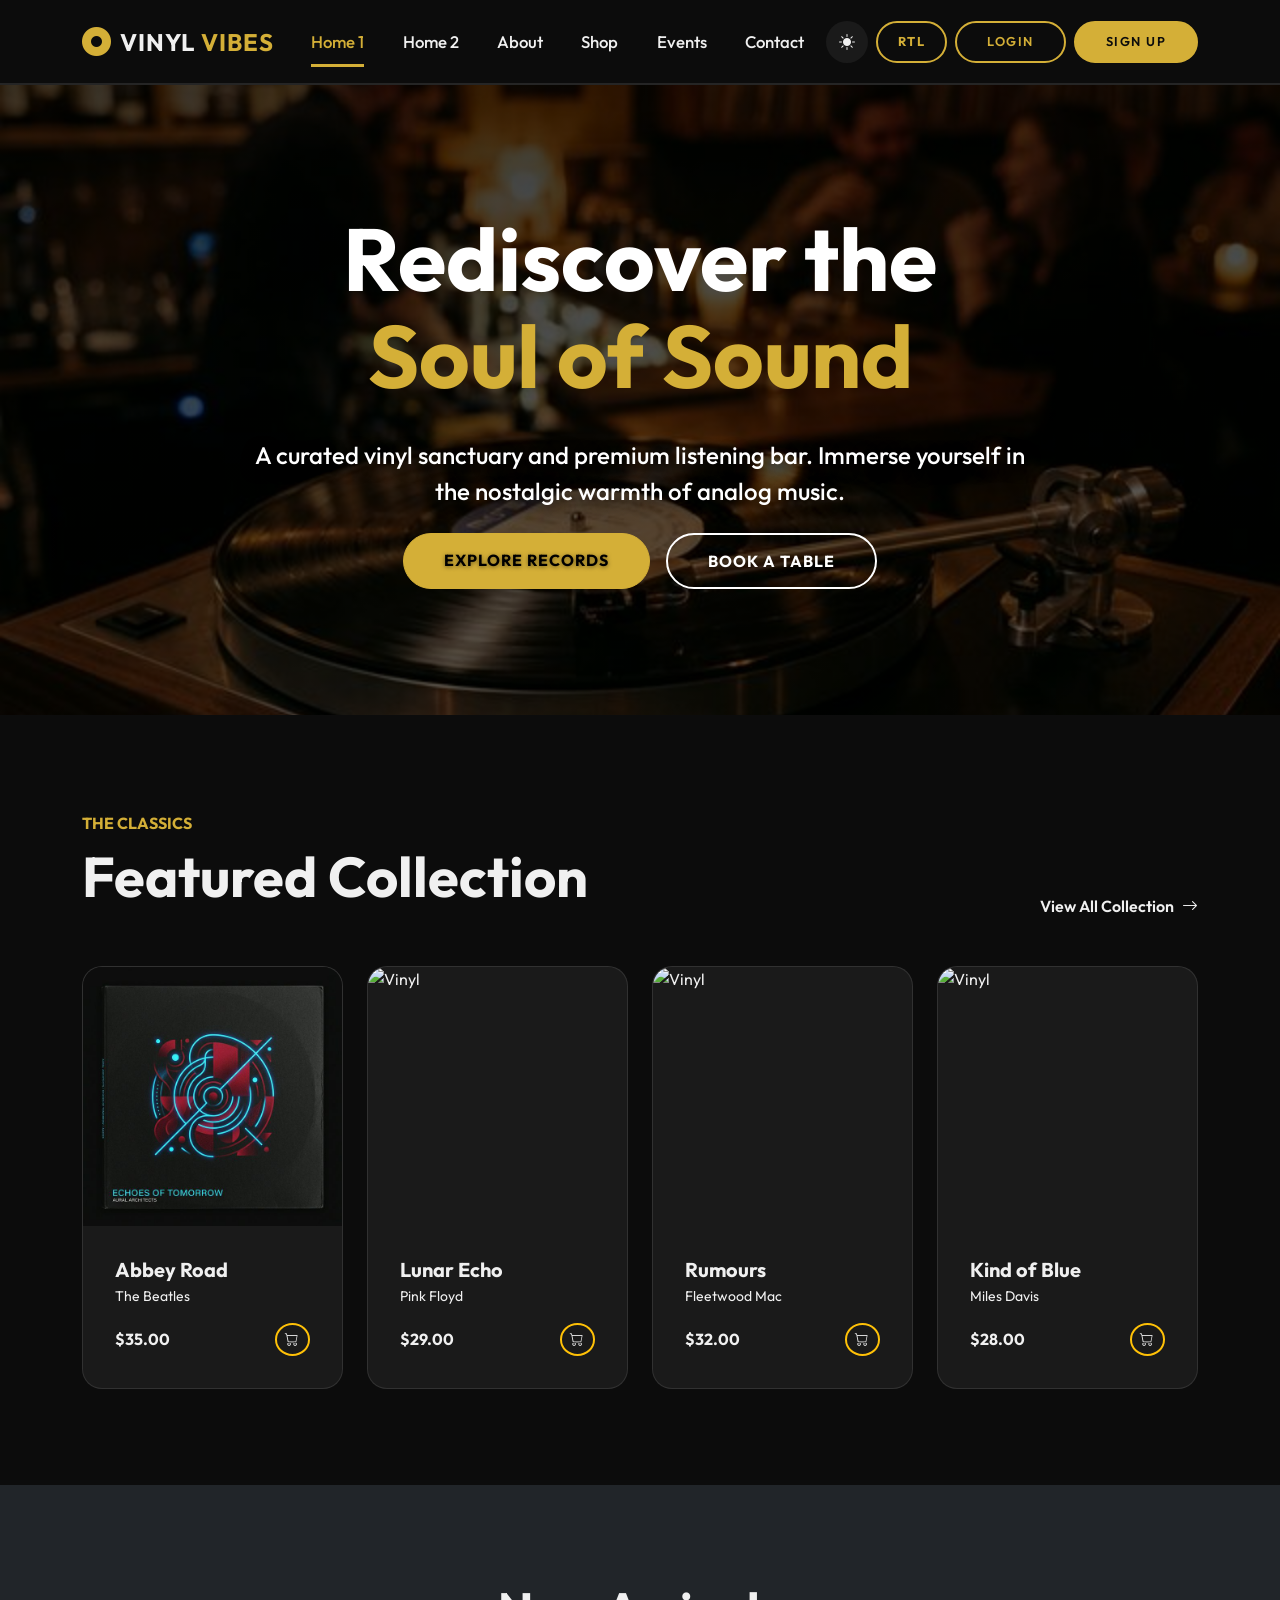
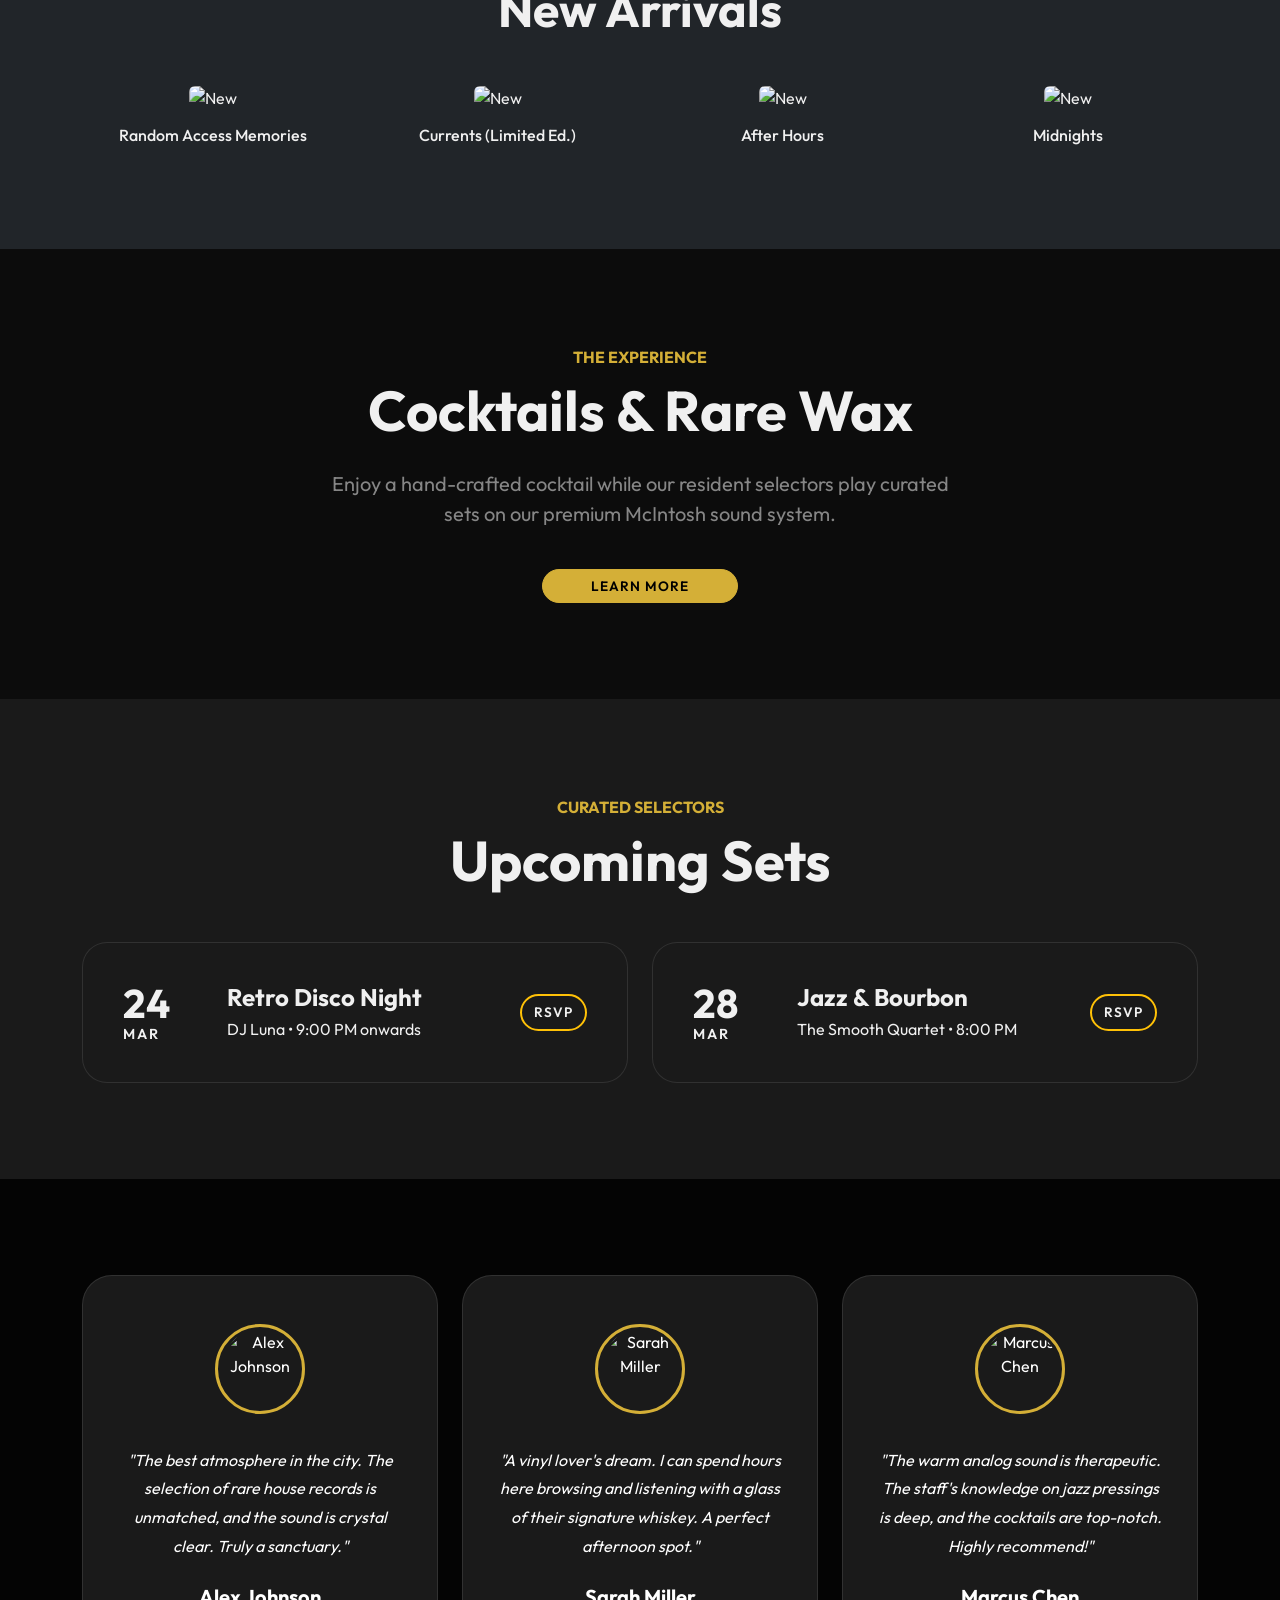
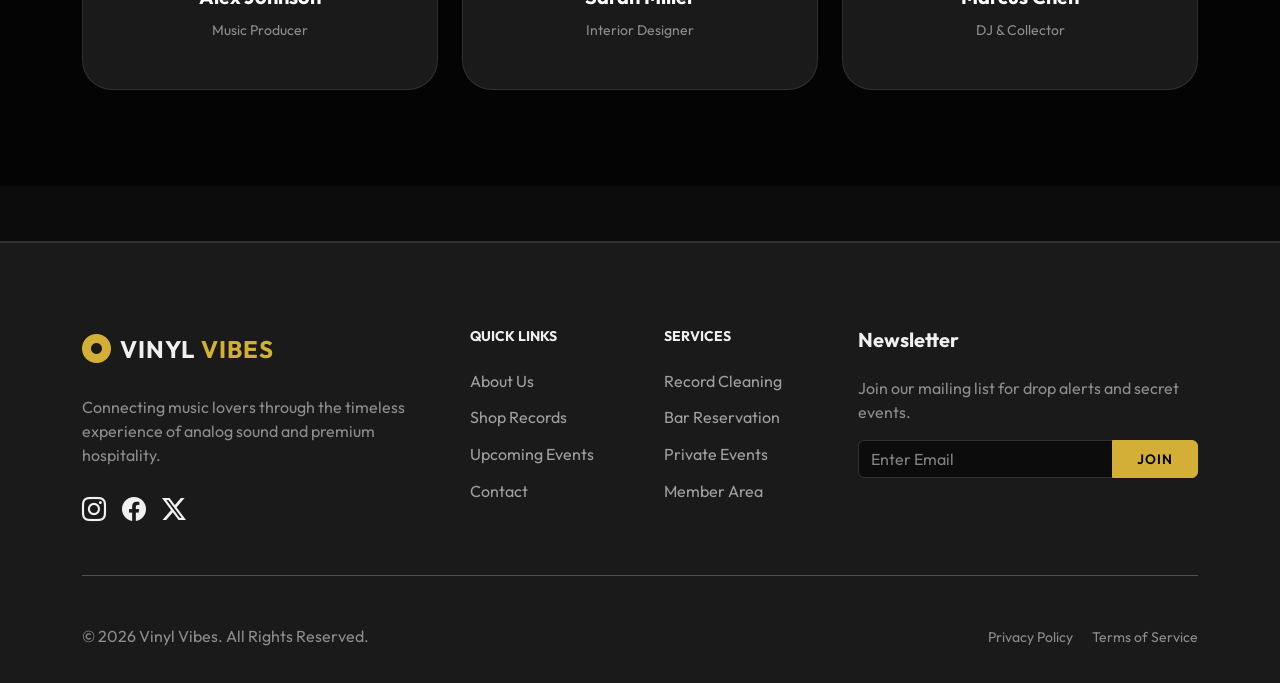
==== commit 4970608f: "mobile" ====
--- a/index.html
+++ b/index.html
@@ -216,7 +216,7 @@
             </div>
             <div class="row g-4">
                 <div class="col-lg-6 col-12" data-aos="fade-up">
-                    <div class="event-card d-flex align-items-center gap-3 gap-md-4 h-100">
+                    <div class="event-card d-flex flex-column flex-sm-row align-items-center text-center text-sm-start gap-3 gap-md-4 h-100">
                         <div class="event-date">
                             <span class="d-block h2 fw-bold accent-text">24</span>
                             <span class="text-secondary">MAR</span>
@@ -226,11 +226,11 @@
                             <p class="text-secondary mb-0">DJ Luna • 9:00 PM onwards</p>
                         </div>
                         <a href="events.html"
-                            class="btn btn-outline-warning ms-auto rounded-pill d-none d-sm-inline-block">RSVP</a>
+                            class="btn btn-outline-warning ms-sm-auto rounded-pill mt-3 mt-sm-0">RSVP</a>
                     </div>
                 </div>
                 <div class="col-lg-6 col-12" data-aos="fade-up" data-aos-delay="100">
-                    <div class="event-card d-flex align-items-center gap-3 gap-md-4 h-100">
+                    <div class="event-card d-flex flex-column flex-sm-row align-items-center text-center text-sm-start gap-3 gap-md-4 h-100">
                         <div class="event-date">
                             <span class="d-block h2 fw-bold accent-text">28</span>
                             <span class="text-secondary">MAR</span>
@@ -240,7 +240,7 @@
                             <p class="text-secondary mb-0">The Smooth Quartet • 8:00 PM</p>
                         </div>
                         <a href="events.html"
-                            class="btn btn-outline-warning ms-auto rounded-pill d-none d-sm-inline-block">RSVP</a>
+                            class="btn btn-outline-warning ms-sm-auto rounded-pill mt-3 mt-sm-0">RSVP</a>
                     </div>
                 </div>
             </div>
--- a/assets/css/style.css
+++ b/assets/css/style.css
@@ -375,7 +375,8 @@
 
 /* Hero Sections */
 .hero-section {
-    height: calc(100vh - var(--nav-height));
+    height: 70vh;
+    min-height: 450px;
     display: flex;
     align-items: center;
     background-size: cover;
@@ -385,11 +386,12 @@
     background-color: var(--bg-color);
 }
 
+
 .hero-section::before {
     content: '';
     position: absolute;
     inset: 0;
-    background: linear-gradient(to right, rgba(0,0,0,0.8), rgba(0,0,0,0.4));
+    background: linear-gradient(to bottom, rgba(0,0,0,0.75), rgba(0,0,0,0.6));
     transition: var(--transition-smooth);
     z-index: 1;
 }
@@ -421,7 +423,7 @@
 .hero-content {
     position: relative;
     z-index: 2;
-    padding: 100px 0;
+    padding: 60px 0;
 }
 
 /* Side-by-Side Image Utilities */
@@ -637,6 +639,19 @@
     color: #ffffff !important;
     padding: 100px 0; /* Add vertical padding for better spacing */
 }
+.parallax.hero-section {
+    position: relative;
+    height: 70vh;
+    min-height: 500px;
+    background-size: cover;
+    background-position: center;
+    background-attachment: fixed;
+    display: flex;
+    align-items: center;
+    overflow: hidden;
+    color: #ffffff !important;
+    padding: 0; /* Adjusted for compact design */
+}
 
 .parallax-section::before {
     content: '';
@@ -841,12 +856,13 @@
     border: 1px solid rgba(255, 255, 255, 0.2) !important;
     color: var(--text-primary) !important;
     border-radius: 50px !important;
-    padding: 8px 35px 8px 16px !important;
+    padding: 8px 40px 8px 16px !important;
     font-size: 0.9rem !important;
     transition: var(--transition-smooth);
     background-image: url("data:image/svg+xml,%3csvg xmlns='http://www.w3.org/2000/svg' viewBox='0 0 16 16'%3e%3cpath fill='none' stroke='%23ffffff' stroke-linecap='round' stroke-linejoin='round' stroke-width='2' d='M2 5l6 6 6-6'/%3e%3c/svg%3e") !important;
-    background-position: right 12px center !important;
-    background-size: 12px !important;
+    background-position: right 15px center !important;
+    background-size: 10px !important;
+    background-repeat: no-repeat !important;
 }
 
 .custom-select-pill option {
@@ -858,6 +874,9 @@
     background-color: #ffffff !important;
     border-color: rgba(0,0,0,0.1) !important;
     background-image: url("data:image/svg+xml,%3csvg xmlns='http://www.w3.org/2000/svg' viewBox='0 0 16 16'%3e%3cpath fill='none' stroke='%23333333' stroke-linecap='round' stroke-linejoin='round' stroke-width='2' d='M2 5l6 6 6-6'/%3e%3c/svg%3e") !important;
+    background-repeat: no-repeat !important;
+    background-position: right 15px center !important;
+    background-size: 10px !important;
 }
 
 body.light-mode .custom-select-pill option {
@@ -1093,29 +1112,11 @@
 
 /* Ensure background overlays in light mode win over base styles */
 body.light-mode .hero-section::before {
-    background: linear-gradient(to right, rgba(255, 255, 255, 0.6), rgba(255, 255, 255, 0.3)) !important;
+    background: linear-gradient(to right, rgba(255, 255, 255, 0.85), rgba(255, 255, 255, 0.75)) !important;
 }
 
 body.light-mode .parallax-section::before {
-    background: rgba(255, 255, 255, 0.3) !important;
-}
-
-/* Force dark text for visibility in light mode within these sections */
-body.light-mode .hero-section h1,
-body.light-mode .hero-section h2,
-body.light-mode .hero-section h3,
-body.light-mode .hero-section h4,
-body.light-mode .hero-section h5,
-body.light-mode .hero-section h6,
-body.light-mode .hero-section p,
-body.light-mode .parallax-section h1,
-body.light-mode .parallax-section h2,
-body.light-mode .parallax-section h3,
-body.light-mode .parallax-section h4,
-body.light-mode .parallax-section h5,
-body.light-mode .parallax-section h6,
-body.light-mode .parallax-section p {
-    color: var(--text-primary) !important;
+    background: rgba(255, 255, 255, 0.8) !important;
 }
 
 /* -------------------------------------------
@@ -1130,10 +1131,30 @@
     color: #ffffff !important;
 }
 
+body.light-mode .hero-section h1,
+body.light-mode .hero-section p,
+body.light-mode .parallax-section h1,
+body.light-mode .parallax-section p,
+body.light-mode .parallax-section h2,
+body.light-mode .parallax-section h3,
+body.light-mode .parallax-section h4,
+body.light-mode .parallax-section h5,
+body.light-mode .parallax-section h6,
+body.light-mode .hero-section .text-white,
+body.light-mode .hero-section .text-white-50,
+body.light-mode .parallax-section .text-white,
+body.light-mode .parallax-section .text-white-50 {
+    color: #000000 !important;
+    text-shadow: none !important;
+    opacity: 1 !important;
+}
+
+
 /* Ensure sub-content (lead text) has good visibility on noisy images */
 .hero-section .lead {
-    color: rgba(255, 255, 255, 0.9) !important;
-    text-shadow: 0 2px 4px rgba(0,0,0,0.3);
+    color: #ffffff !important;
+    text-shadow: 0 4px 15px rgba(0,0,0,0.9);
+    font-weight: 500;
 }
 
 body.light-mode .hero-section .lead {
@@ -1229,7 +1250,7 @@
 
 /* Form Controls */
 .form-control, .form-select {
-    background: var(--bg-color) !important;
+    background-color: var(--bg-color) !important;
     color: var(--text-primary) !important;
     border: 1px solid var(--border-color) !important;
 }
@@ -1407,3 +1428,48 @@
 body.light-mode .footer-link:hover {
     color: var(--accent-gold) !important;
 }
+
+/* Reduced Shop Hero Size */
+#shop-page .hero-section {
+    height: 60vh !important;
+    min-height: 480px !important;
+}
+
+#shop-page .hero-content {
+    padding: 80px 0 !important;
+}
+
+.search-filter-bar {
+    margin-bottom: 5rem !important;
+    position: relative;
+    z-index: 1000;
+}
+
+
+
+#shop-page .hero-title {
+    font-size: 3.5rem !important;
+}
+
+/* Light mode contrast fix for Hero accent text */
+body.light-mode .hero-section .accent-text {
+    color: #000000 !important;
+}
+
+/* Auth Pages: Unified Small Text Size */
+.auth-page .form-text, 
+.auth-page .form-check-label, 
+.auth-page p.small,
+.auth-page .smaller,
+.auth-page p.smaller {
+    font-size: 0.85rem !important;
+    line-height: 1.5 !important;
+    display: block; /* Ensure they have enough room and consistent block context if needed */
+}
+
+.auth-page .form-check-label {
+    display: inline-block; /* Reset for checkbox labels */
+}
+
+
+
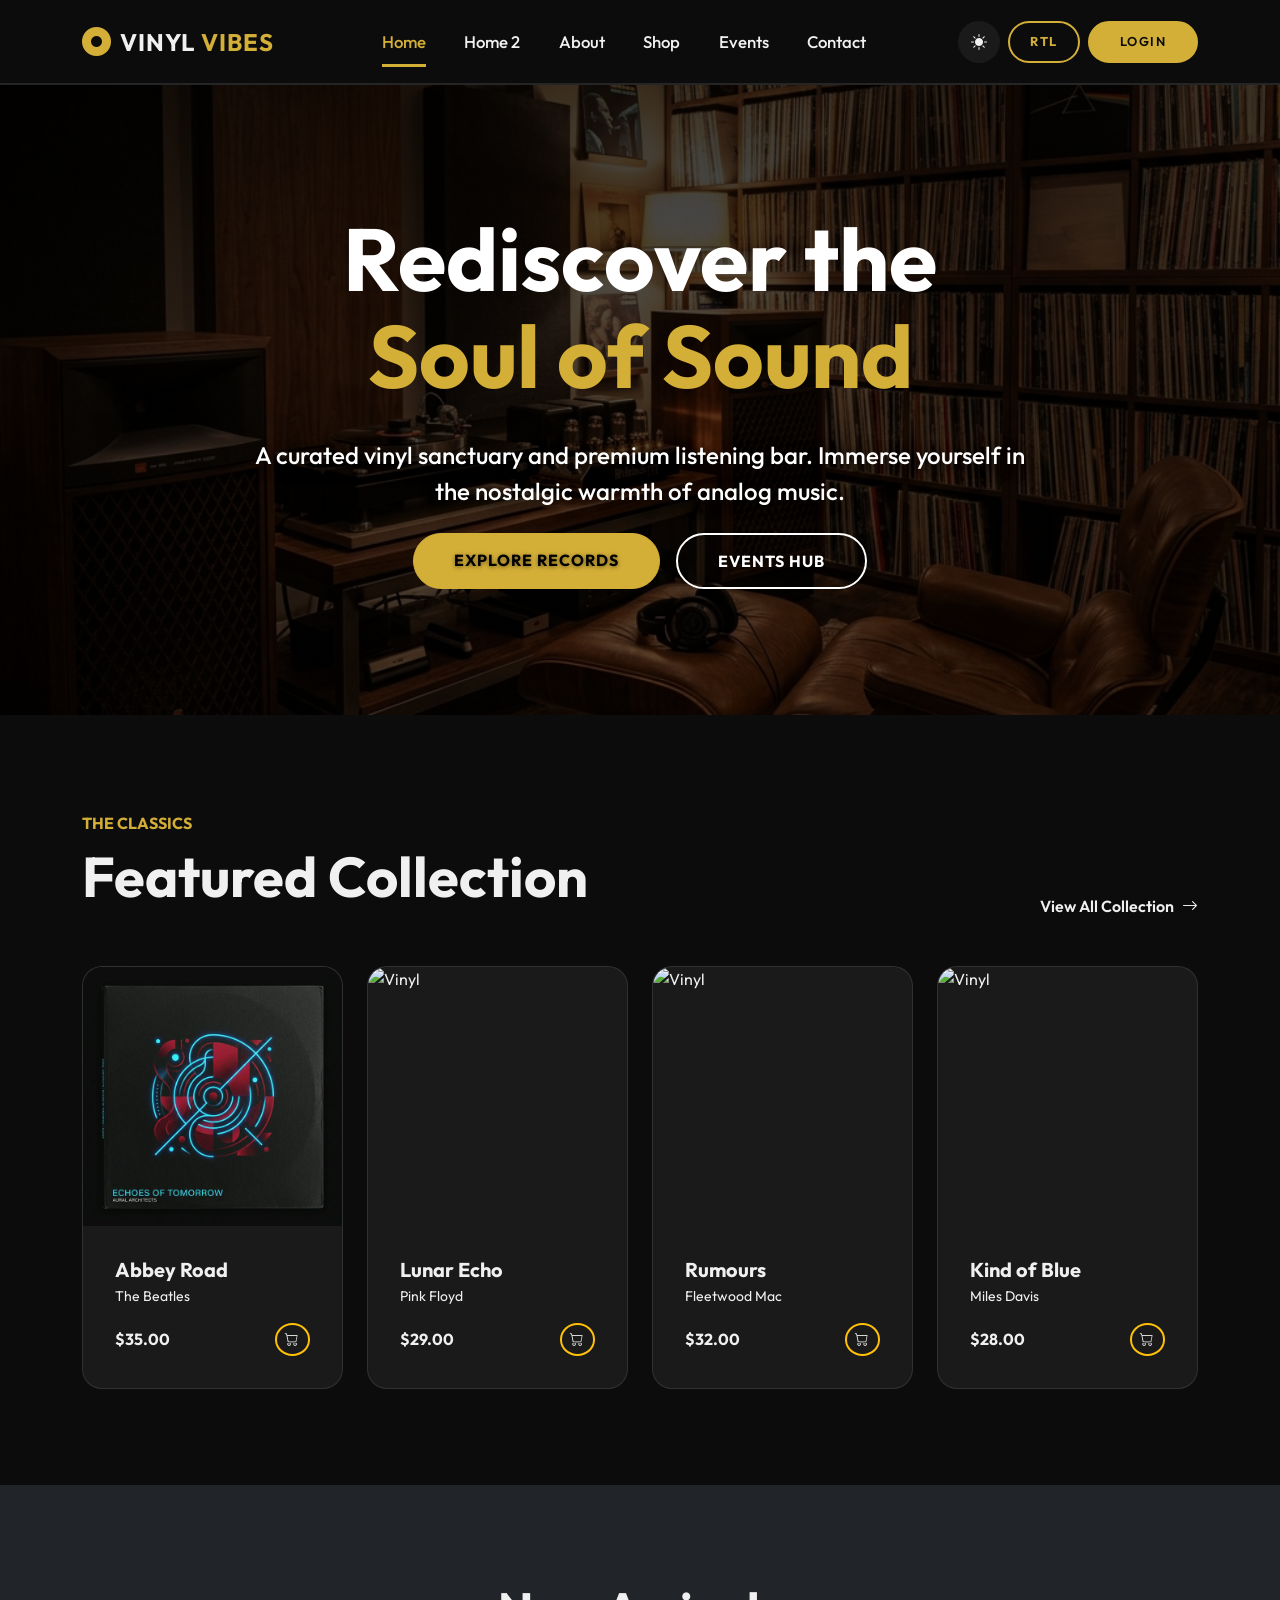
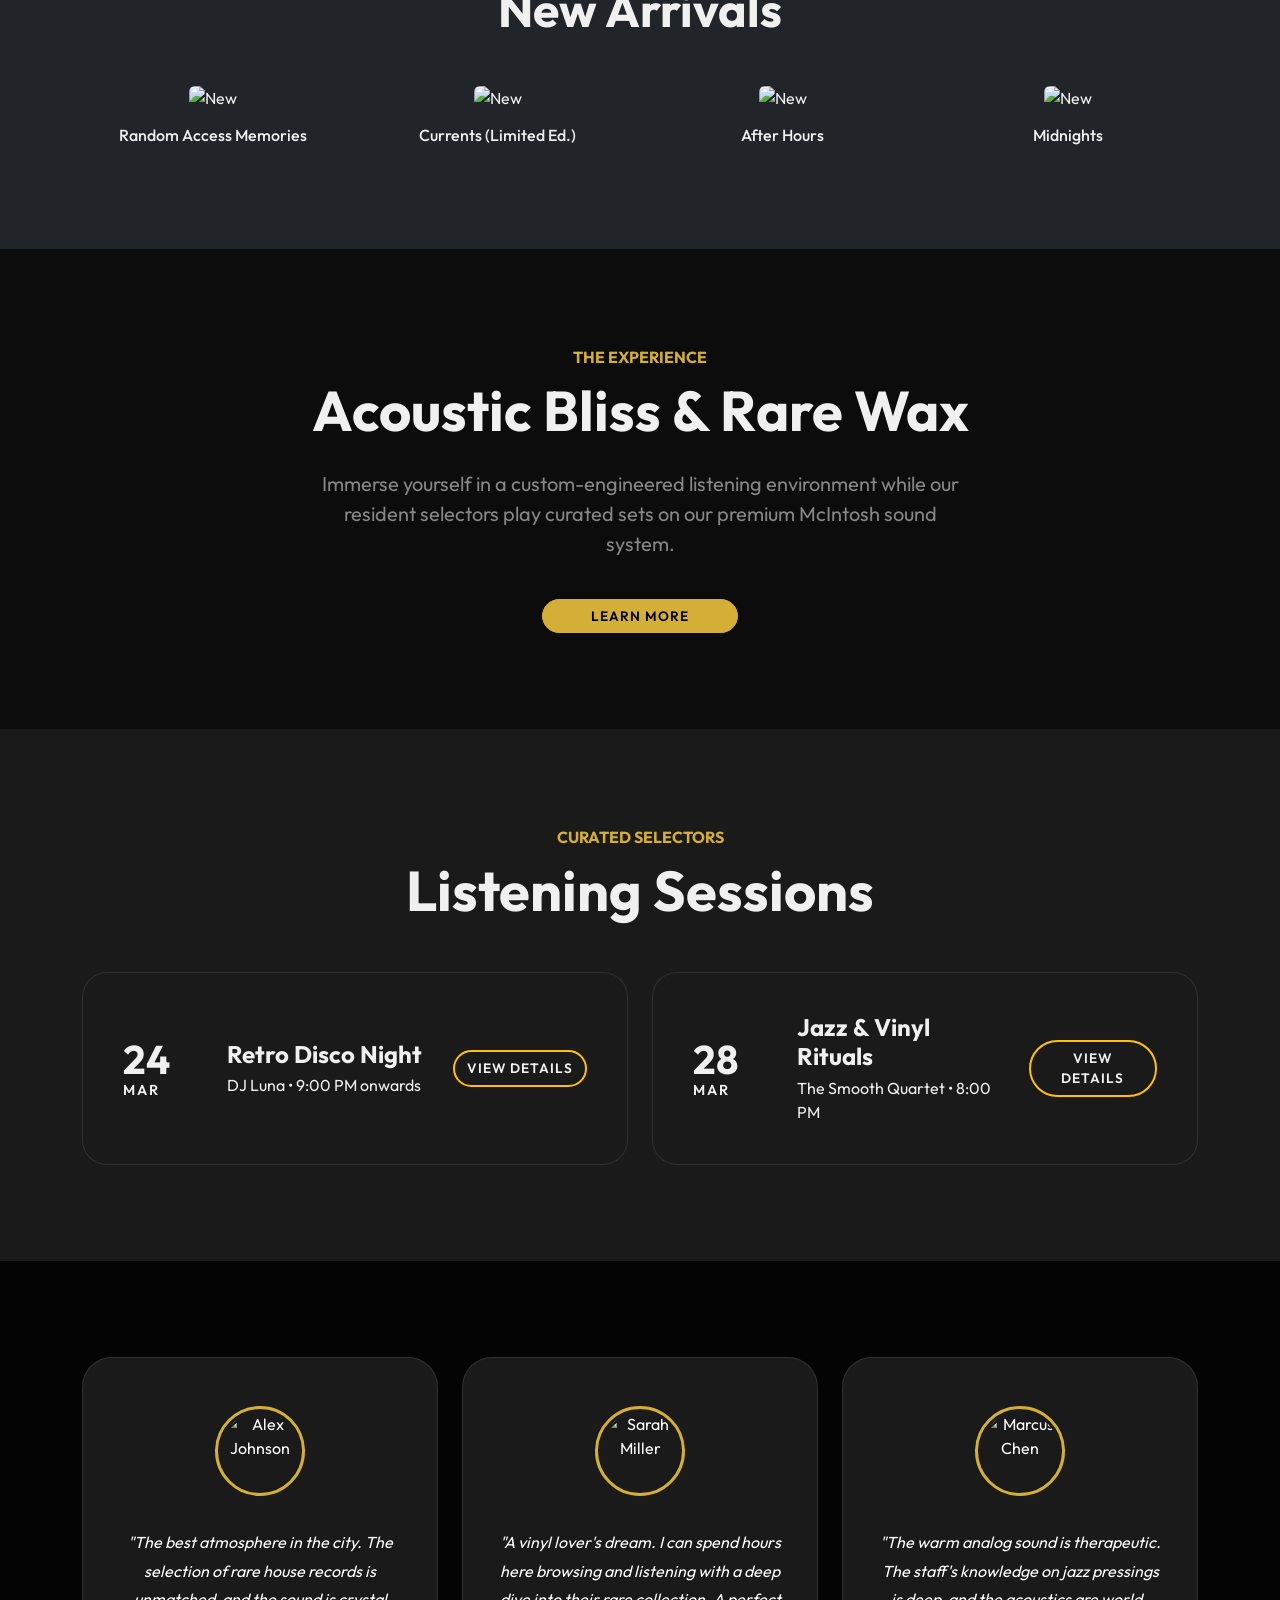
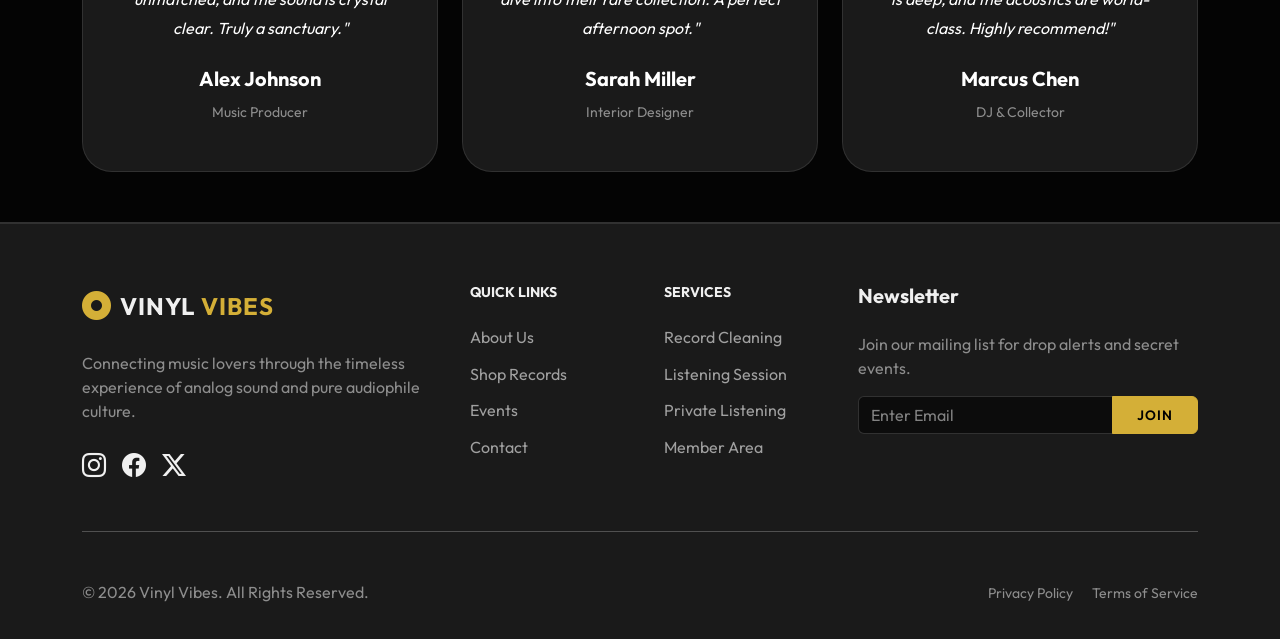
==== commit 837e1383: "rechanges" ====
--- a/index.html
+++ b/index.html
@@ -4,7 +4,7 @@
 <head>
     <meta charset="UTF-8">
     <meta name="viewport" content="width=device-width, initial-scale=1.0">
-    <title>Vinyl Vibes | Record Store & Listening Bar</title>
+    <title>Vinyl Vibes | Record Store & Listening Experience</title>
     <!-- Favicon -->
     <link rel="icon" type="image/png" href="favicon.png">
     <!-- Bootstrap 5 CDN -->
@@ -36,7 +36,7 @@
                 </div>
                 <div class="collapse navbar-collapse" id="navContent">
                     <ul class="navbar-nav mx-auto">
-                        <li class="nav-item"><a class="nav-link active" href="index.html">Home 1</a></li>
+                        <li class="nav-item"><a class="nav-link active" href="index.html">Home</a></li>
                         <li class="nav-item"><a class="nav-link" href="home2.html">Home 2</a></li>
                         <li class="nav-item"><a class="nav-link" href="about.html">About</a></li>
                         <li class="nav-item"><a class="nav-link" href="shop.html">Shop</a></li>
@@ -51,7 +51,6 @@
                             <span id="rtlText" class="fw-bold">RTL</span>
                         </a>
                         <a href="login.html" class="login-btn">Login</a>
-                        <a href="signup.html" class="signup-btn">Sign Up</a>
                     </div>
                 </div>
             </div>
@@ -70,7 +69,7 @@
                         yourself in the nostalgic warmth of analog music.</p>
                     <div class="d-flex flex-column flex-sm-row gap-3 justify-content-center px-3">
                         <a href="shop.html" class="btn btn-warning btn-lg rounded-pill px-5 fw-bold">Explore Records</a>
-                        <a href="events.html" class="btn btn-outline-light btn-lg rounded-pill px-5">Book a Table</a>
+                        <a href="events.html" class="btn btn-outline-light btn-lg rounded-pill px-5">Events Hub</a>
                     </div>
                 </div>
             </div>
@@ -197,11 +196,11 @@
             <div class="row justify-content-center">
                 <div class="col-md-8 text-center" data-aos="fade-up">
                     <span class="accent-text fw-bold ls-2">THE EXPERIENCE</span>
-                    <h2 class="display-4 fw-bold mt-2 mb-4">Cocktails & Rare Wax</h2>
-                    <p class="text-white-50 mx-auto fs-5" style="max-width: 650px;">Enjoy a hand-crafted cocktail while
+                    <h2 class="display-4 fw-bold mt-2 mb-4">Acoustic Bliss & Rare Wax</h2>
+                    <p class="text-white-50 mx-auto fs-5" style="max-width: 650px;">Immerse yourself in a custom-engineered listening environment while
                         our resident selectors play curated
                         sets on our premium McIntosh sound system.</p>
-                    <a href="about.html" class="btn btn-warning rounded-pill mt-4 px-5">Learn More</a>
+                    <a href="home2.html" class="btn btn-warning rounded-pill mt-4 px-5">Learn More</a>
                 </div>
             </div>
         </div>
@@ -212,7 +211,7 @@
         <div class="container py-5">
             <div class="text-center mb-5" data-aos="fade-up">
                 <span class="accent-text fw-bold ls-2">CURATED SELECTORS</span>
-                <h2 class="display-4 fw-bold mt-2">Upcoming Sets</h2>
+                <h2 class="display-4 fw-bold mt-2">Listening Sessions</h2>
             </div>
             <div class="row g-4">
                 <div class="col-lg-6 col-12" data-aos="fade-up">
@@ -226,7 +225,7 @@
                             <p class="text-secondary mb-0">DJ Luna • 9:00 PM onwards</p>
                         </div>
                         <a href="events.html"
-                            class="btn btn-outline-warning ms-sm-auto rounded-pill mt-3 mt-sm-0">RSVP</a>
+                            class="btn btn-outline-warning ms-sm-auto rounded-pill mt-3 mt-sm-0">View Details</a>
                     </div>
                 </div>
                 <div class="col-lg-6 col-12" data-aos="fade-up" data-aos-delay="100">
@@ -236,11 +235,11 @@
                             <span class="text-secondary">MAR</span>
                         </div>
                         <div class="event-info">
-                            <h4 class="fw-bold mb-1">Jazz & Bourbon</h4>
+                            <h4 class="fw-bold mb-1">Jazz & Vinyl Rituals</h4>
                             <p class="text-secondary mb-0">The Smooth Quartet • 8:00 PM</p>
                         </div>
                         <a href="events.html"
-                            class="btn btn-outline-warning ms-sm-auto rounded-pill mt-3 mt-sm-0">RSVP</a>
+                            class="btn btn-outline-warning ms-sm-auto rounded-pill mt-3 mt-sm-0">View Details</a>
                     </div>
                 </div>
             </div>
@@ -267,7 +266,7 @@
                         <img src="https://images.pexels.com/photos/712513/pexels-photo-712513.jpeg"
                             class="testimonial-img" alt="Sarah Miller">
                         <p class="text-white-50">"A vinyl lover's dream. I can spend hours here browsing and listening
-                            with a glass of their signature whiskey. A perfect afternoon spot."</p>
+                            with a deep dive into their rare collection. A perfect afternoon spot."</p>
                         <h5 class="fw-bold text-white mt-4">Sarah Miller</h5>
                         <span class="text-white-50 small">Interior Designer</span>
                     </div>
@@ -277,7 +276,7 @@
                         <img src="https://images.pexels.com/photos/1681010/pexels-photo-1681010.jpeg"
                             class="testimonial-img" alt="Marcus Chen">
                         <p class="text-white-50">"The warm analog sound is therapeutic. The staff's knowledge on jazz
-                            pressings is deep, and the cocktails are top-notch. Highly recommend!"</p>
+                            pressings is deep, and the acoustics are world-class. Highly recommend!"</p>
                         <h5 class="fw-bold text-white mt-4">Marcus Chen</h5>
                         <span class="text-white-50 small">DJ & Collector</span>
                     </div>
@@ -296,7 +295,7 @@
                         <span class="fw-bold fs-4">VINYL <span class="accent-text">VIBES</span></span>
                     </a>
                     <p class="text-white-50">Connecting music lovers through the timeless experience of analog sound and
-                        premium hospitality.</p>
+                        pure audiophile culture.</p>
                     <div class="d-flex gap-3 mt-4">
                         <a href="#" class="fs-4 footer-social-link"><i class="bi bi-instagram"></i></a>
                         <a href="#" class="fs-4 footer-social-link"><i class="bi bi-facebook"></i></a>
@@ -307,14 +306,14 @@
                     <h5 class="fw-bold mb-4 small text-uppercase ls-1">Quick Links</h5>
                     <a href="about.html" class="footer-link">About Us</a>
                     <a href="shop.html" class="footer-link">Shop Records</a>
-                    <a href="events.html" class="footer-link">Upcoming Events</a>
+                    <a href="events.html" class="footer-link">Events</a>
                     <a href="contact.html" class="footer-link">Contact</a>
                 </div>
                 <div class="col-6 col-lg-2">
                     <h5 class="fw-bold mb-4 small text-uppercase ls-1">Services</h5>
                     <a href="#" class="footer-link">Record Cleaning</a>
-                    <a href="#" class="footer-link">Bar Reservation</a>
-                    <a href="#" class="footer-link">Private Events</a>
+                    <a href="home2.html" class="footer-link">Listening Session</a>
+                    <a href="#" class="footer-link">Private Listening</a>
                     <a href="login.html" class="footer-link">Member Area</a>
                 </div>
                 <div class="col-lg-4">
--- a/assets/css/style.css
+++ b/assets/css/style.css
@@ -1,5 +1,5 @@
 /* 
-    Vinyl Record Store & Listening Bar
+    Vinyl Record Store & Listening Experience
     Theme: Retro-Modern / Nostalgic / Premium
     Main CSS
 */
@@ -251,9 +251,14 @@
     padding: 10px 20px;
 }
 
-.signup-btn {
+.login-btn {
     background: var(--accent-gold);
     color: #0c0c0c !important;
+}
+
+.signup-btn {
+    background: transparent;
+    color: var(--accent-gold) !important;
 }
 
 .login-btn:hover, .signup-btn:hover, .rtl-btn:hover {
@@ -262,9 +267,14 @@
     box-shadow: 0 0 20px rgba(212, 175, 55, 0.4);
 }
 
+.login-btn:hover {
+    background: transparent;
+    color: var(--accent-gold) !important;
+}
+
 .signup-btn:hover {
-    background: transparent;
-    color: var(--accent-gold) !important;
+    background: var(--accent-gold);
+    color: #0c0c0c !important;
 }
 
 .theme-toggle-btn {
@@ -1045,11 +1055,22 @@
 /* Footer */
 footer {
     background: var(--card-bg);
-    padding: 85px 0 35px;
-    margin-top: 55px;
+    padding: 60px 0 35px;
+    margin-top: 0;
     color: var(--text-primary);
     border-top: 2px solid var(--border-color);
 }
+
+/* Tighten Layout: Ensure consistent small gap between sections and footer */
+body:not(.auth-page) section:last-of-type {
+    padding-bottom: 25px !important;
+}
+
+body:not(.auth-page) section:last-of-type .container {
+    padding-bottom: 25px !important;
+}
+
+
 
 footer a, .footer-link {
     color: var(--text-secondary);
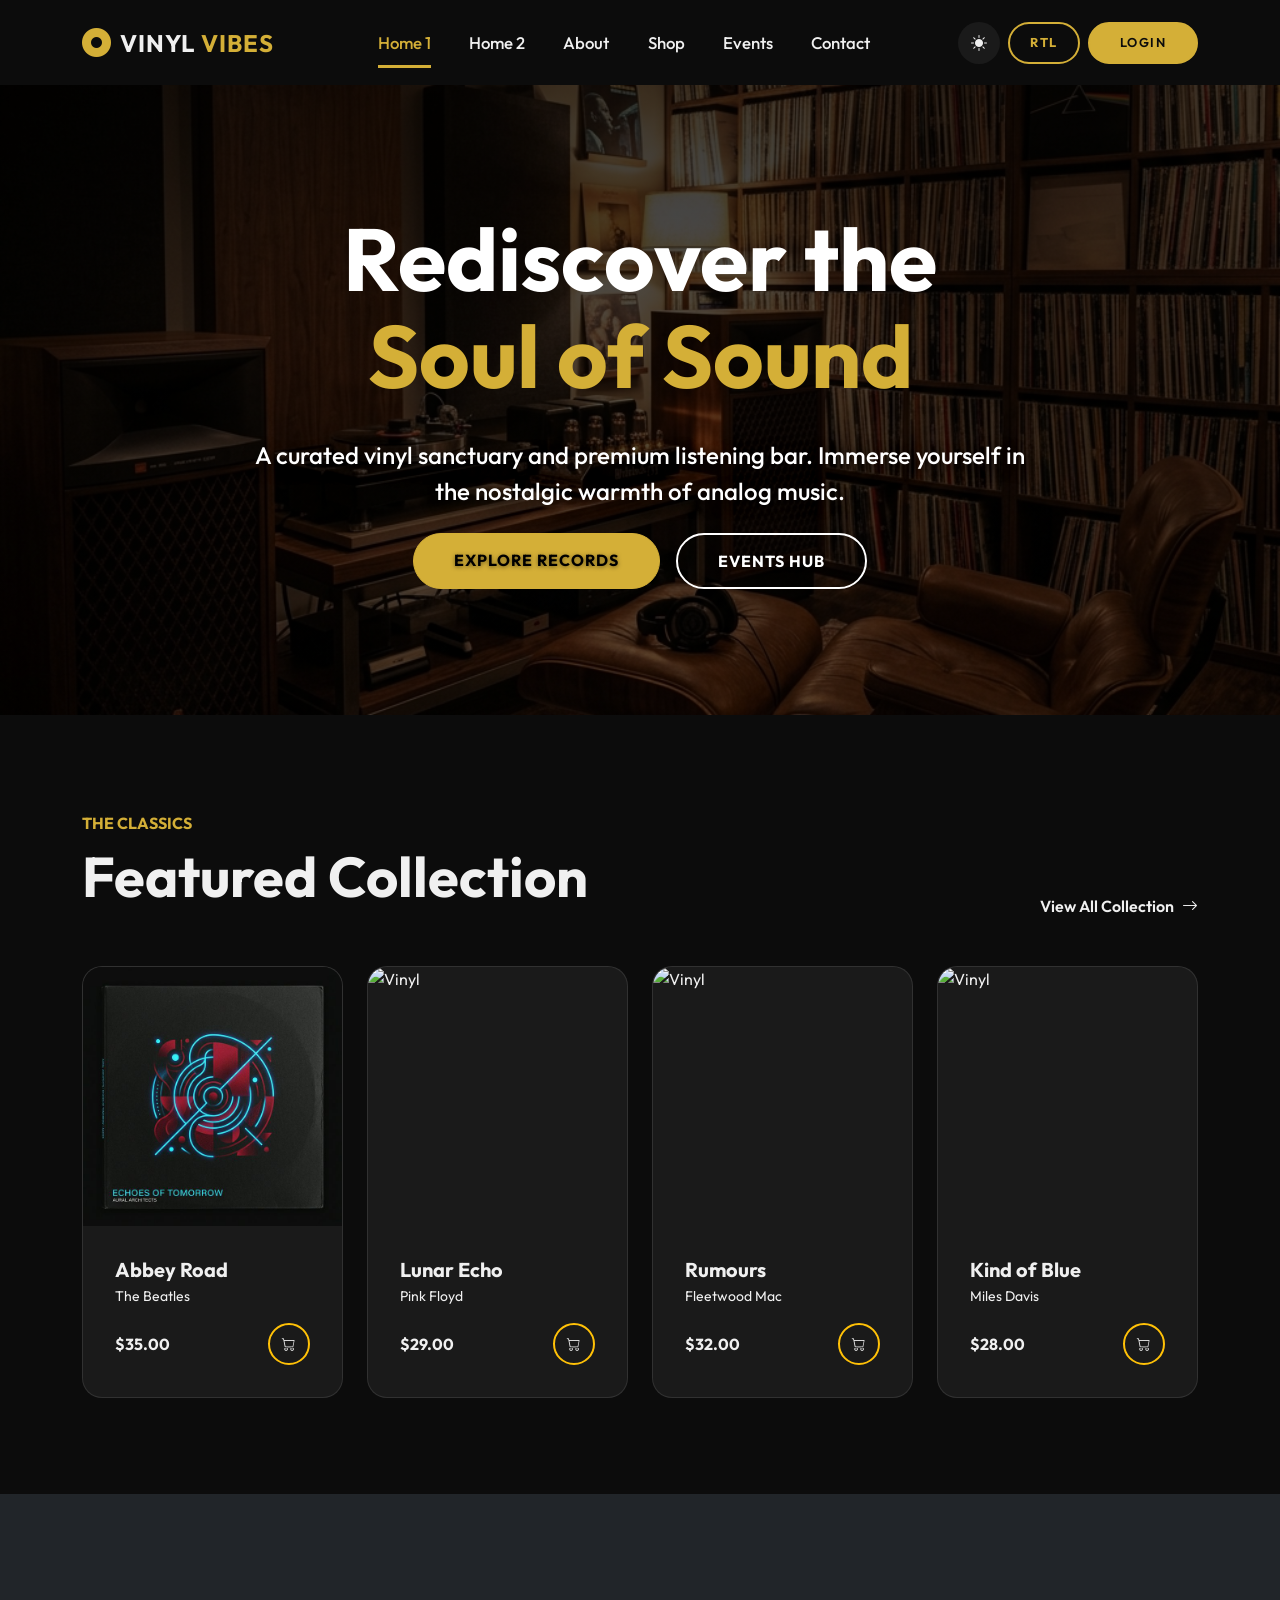
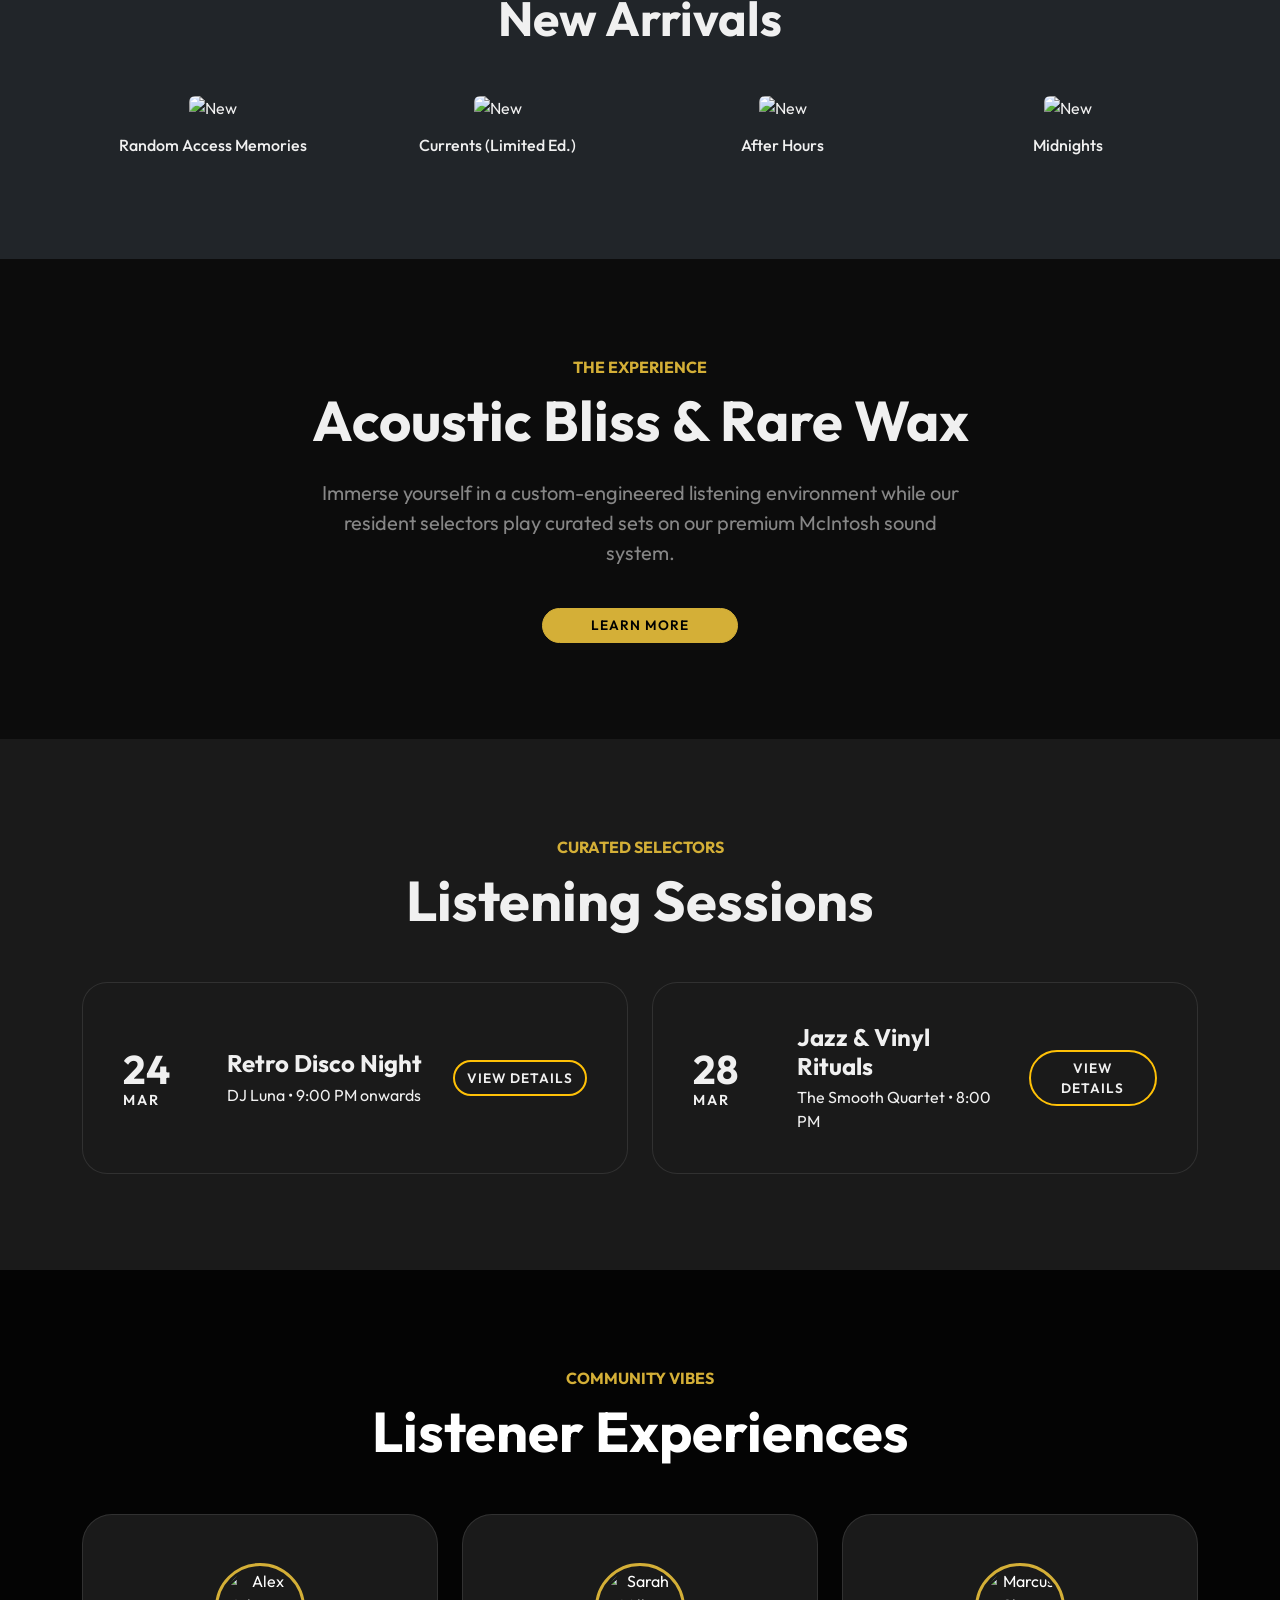
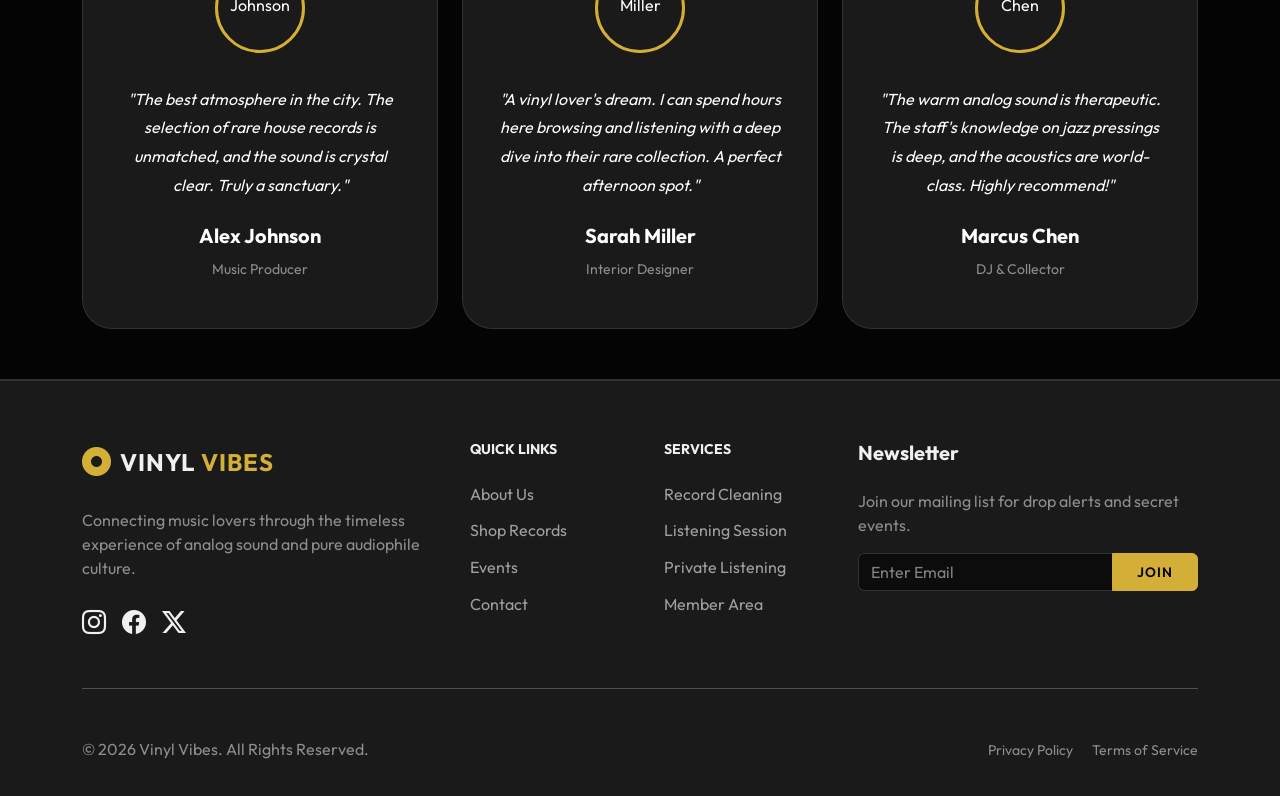
==== commit 50cb3b45: "doc2" ====
--- a/index.html
+++ b/index.html
@@ -36,7 +36,7 @@
                 </div>
                 <div class="collapse navbar-collapse" id="navContent">
                     <ul class="navbar-nav mx-auto">
-                        <li class="nav-item"><a class="nav-link active" href="index.html">Home</a></li>
+                        <li class="nav-item"><a class="nav-link active" href="index.html">Home 1</a></li>
                         <li class="nav-item"><a class="nav-link" href="home2.html">Home 2</a></li>
                         <li class="nav-item"><a class="nav-link" href="about.html">About</a></li>
                         <li class="nav-item"><a class="nav-link" href="shop.html">Shop</a></li>
@@ -90,7 +90,7 @@
                 </div>
             </div>
             <div class="row g-4">
-                <div class="col-md-3" data-aos="fade-up">
+                <div class="col-md-6 col-lg-3" data-aos="fade-up">
                     <div class="record-card">
                         <div class="record-img-wrapper">
                             <img src="assets/images/record1.png" alt="Vinyl">
@@ -107,7 +107,7 @@
                     </div>
                 </div>
                 <!-- Repeat for other records (I'll use some generic images or stock if needed) -->
-                <div class="col-md-3" data-aos="fade-up">
+                <div class="col-md-6 col-lg-3" data-aos="fade-up">
                     <div class="record-card">
                         <div class="record-img-wrapper">
                             <img src="https://images.unsplash.com/photo-1614613535308-eb5fbd3d2c17?ixlib=rb-4.0.3&auto=format&fit=crop&w=870&q=80"
@@ -124,7 +124,7 @@
                         </div>
                     </div>
                 </div>
-                <div class="col-md-3" data-aos="fade-up">
+                <div class="col-md-6 col-lg-3" data-aos="fade-up">
                     <div class="record-card">
                         <div class="record-img-wrapper">
                             <img src="https://images.pexels.com/photos/6545688/pexels-photo-6545688.jpeg" alt="Vinyl">
@@ -140,7 +140,7 @@
                         </div>
                     </div>
                 </div>
-                <div class="col-md-3" data-aos="fade-up">
+                <div class="col-md-6 col-lg-3" data-aos="fade-up">
                     <div class="record-card">
                         <div class="record-img-wrapper">
                             <img src="https://images.unsplash.com/photo-1526218626217-dc65a29bb444?ixlib=rb-4.0.3&auto=format&fit=crop&w=870&q=80"
@@ -166,22 +166,22 @@
         <div class="container py-5 text-center">
             <h2 class="display-5 fw-bold mb-5" data-aos="fade-up">New Arrivals</h2>
             <div class="row g-4 overflow-hidden">
-                <div class="col-6 col-md-3" data-aos="fade-up">
+                <div class="col-12 col-lg-3" data-aos="fade-up">
                     <img src="https://images.unsplash.com/photo-1603048588665-791ca8aea617?ixlib=rb-4.0.3&auto=format&fit=crop&w=500&q=60"
                         class="img-fluid rounded mb-3 arrival-img" alt="New">
                     <h6>Random Access Memories</h6>
                 </div>
-                <div class="col-6 col-md-3" data-aos="fade-up" data-aos-delay="100">
+                <div class="col-12 col-lg-3" data-aos="fade-up" data-aos-delay="100">
                     <img src="https://images.pexels.com/photos/13532877/pexels-photo-13532877.jpeg"
                         class="img-fluid rounded mb-3 arrival-img" alt="New">
                     <h6>Currents (Limited Ed.)</h6>
                 </div>
-                <div class="col-6 col-md-3" data-aos="fade-up" data-aos-delay="200">
+                <div class="col-12 col-lg-3" data-aos="fade-up" data-aos-delay="200">
                     <img src="https://images.unsplash.com/photo-1498038432885-c6f3f1b912ee?ixlib=rb-4.0.3&auto=format&fit=crop&w=500&q=60"
                         class="img-fluid rounded mb-3 arrival-img" alt="New">
                     <h6>After Hours</h6>
                 </div>
-                <div class="col-6 col-md-3" data-aos="fade-up" data-aos-delay="300">
+                <div class="col-12 col-lg-3" data-aos="fade-up" data-aos-delay="300">
                     <img src="https://images.pexels.com/photos/6173840/pexels-photo-6173840.jpeg"
                         class="img-fluid rounded mb-3 arrival-img" alt="New">
                     <h6>Midnights</h6>
@@ -250,6 +250,10 @@
     <section class="py-5 parallax-section"
         style="background-image: url('https://images.unsplash.com/photo-1514525253344-a8135a43cf2e?ixlib=rb-4.0.3&auto=format&fit=crop&w=1920&q=80');">
         <div class="container py-5">
+            <div class="text-center mb-5" data-aos="fade-up">
+                <span class="accent-text fw-bold ls-2">COMMUNITY VIBES</span>
+                <h2 class="display-4 fw-bold mt-2 text-white">Listener Experiences</h2>
+            </div>
             <div class="row g-4 justify-content-center">
                 <div class="col-md-6 col-lg-4" data-aos="fade-up">
                     <div class="testimonial-card">
--- a/assets/css/style.css
+++ b/assets/css/style.css
@@ -54,16 +54,7 @@
     z-index: 9999;
 }
 
-.scroll-progress {
-    position: fixed;
-    top: 0;
-    left: 0;
-    width: 0%;
-    height: 3px;
-    background: var(--accent-gold);
-    z-index: 10001;
-    transition: width 0.1s;
-}
+
 
 /* Back to Top Button */
 .back-to-top {
@@ -159,7 +150,7 @@
     height: var(--nav-height);
     transition: var(--transition-smooth);
     background: var(--bg-color) !important;
-    border-bottom: 2px solid var(--border-color);
+    border-bottom: none;
     padding: 0;
 }
 
@@ -565,6 +556,24 @@
     padding: 2rem;
 }
 
+.record-info .btn-outline-warning {
+    width: 42px;
+    height: 42px;
+    display: flex;
+    align-items: center;
+    justify-content: center;
+    padding: 0;
+    transition: var(--transition-smooth);
+    border-width: 1.5px;
+}
+
+.record-info .btn-outline-warning:hover {
+    background: var(--accent-gold);
+    color: #000;
+    box-shadow: 0 0 15px rgba(212, 175, 55, 0.4);
+}
+
+
 .arrival-img {
     height: 320px !important;
     width: 100%;
@@ -604,11 +613,20 @@
     height: 100%;
     transition: var(--transition-smooth);
     color: #ffffff !important;
+    overflow-wrap: break-word;
+    word-wrap: break-word;
+}
+
+@media (max-width: 991.98px) {
+    .glass-event-card {
+        padding: 1.5rem;
+    }
 }
 
 .glass-event-card p {
     color: rgba(255, 255, 255, 0.7) !important;
 }
+
 
 body.light-mode .glass-event-card {
     background: rgba(255, 255, 255, 0.6) !important;
@@ -1488,9 +1506,33 @@
     display: block; /* Ensure they have enough room and consistent block context if needed */
 }
 
+@media (max-width: 575.98px) {
+    .auth-page .form-check-label {
+        font-size: 0.78rem !important;
+        white-space: nowrap;
+    }
+}
+
 .auth-page .form-check-label {
     display: inline-block; /* Reset for checkbox labels */
 }
 
 
 
+
+/* Auth Toggles Mobile Fix */
+@media (max-width: 767.98px) {
+    .auth-toggles {
+        position: absolute !important;
+    }
+}
+
+.input-group .input-group-text i {
+    transition: var(--transition-smooth);
+}
+
+.input-group .input-group-text:hover i.bi-eye,
+.input-group .input-group-text:hover i.bi-eye-slash {
+    color: var(--accent-gold);
+}
+
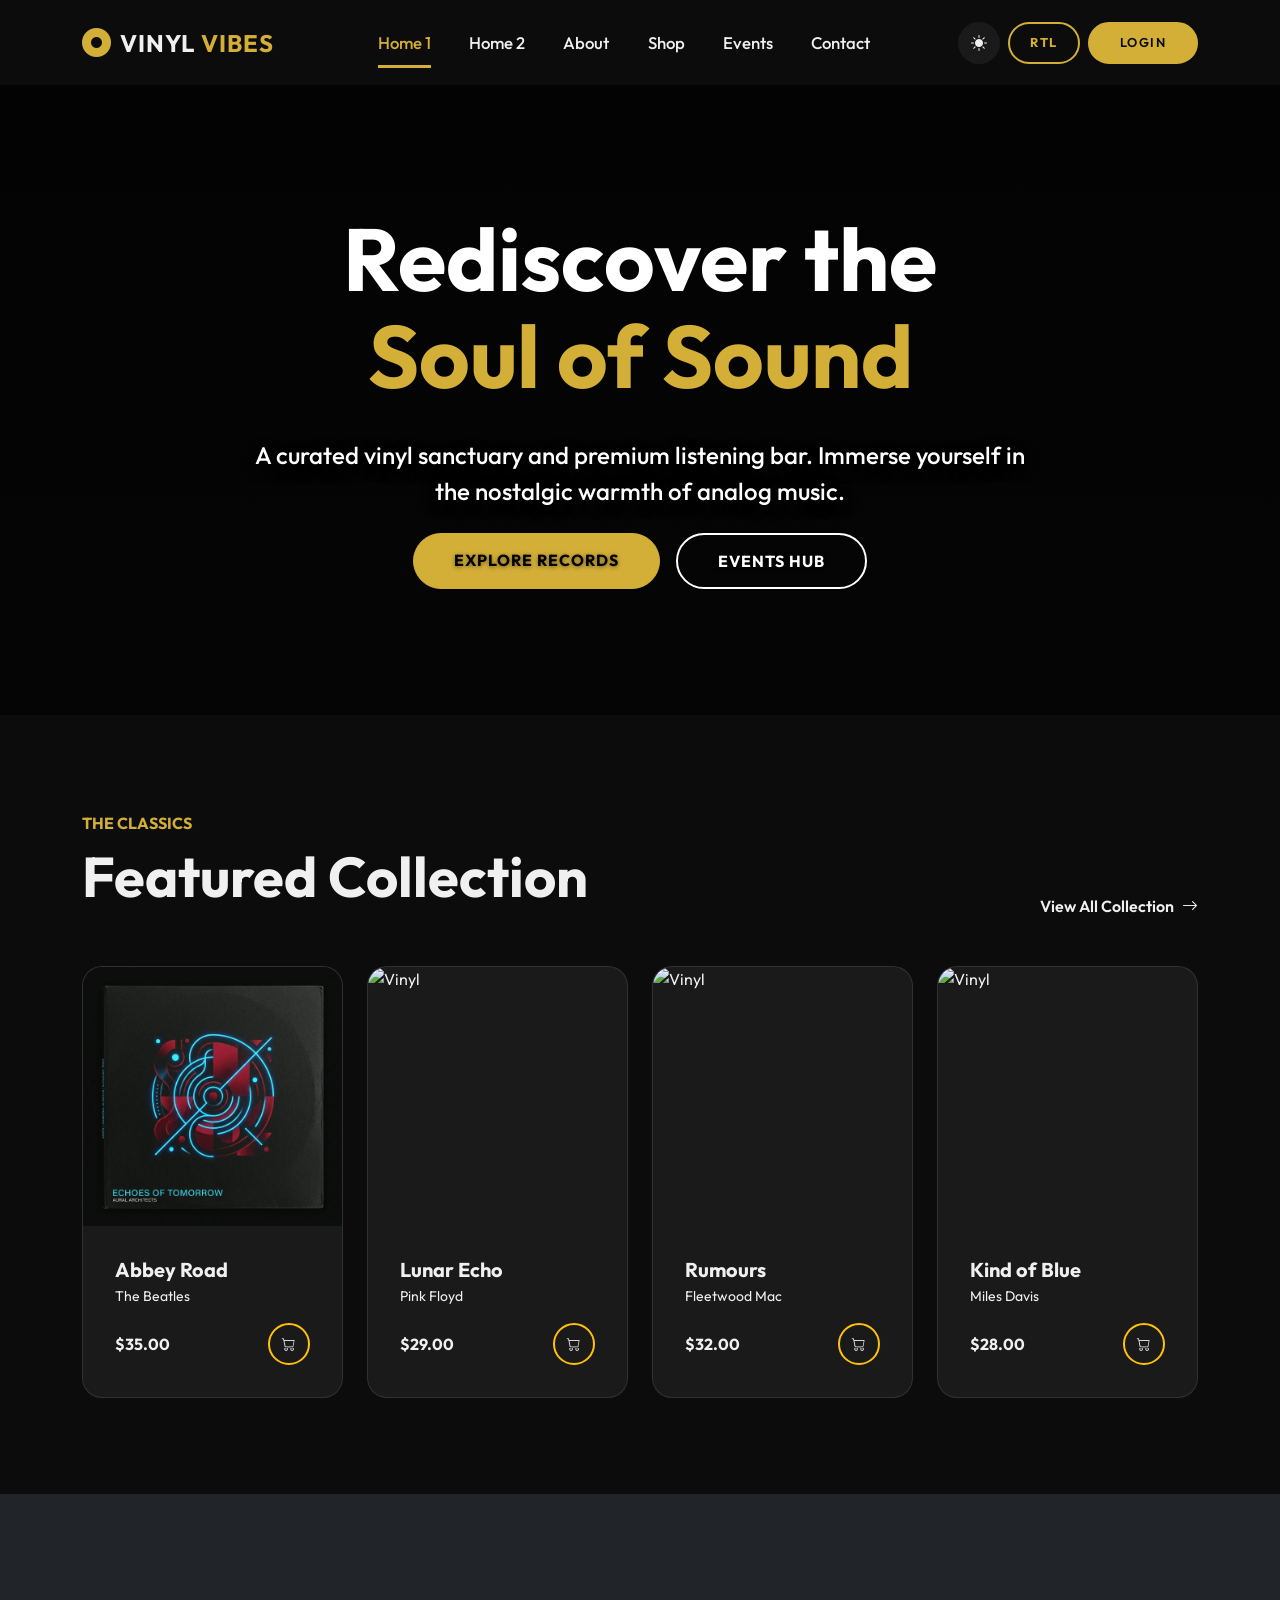
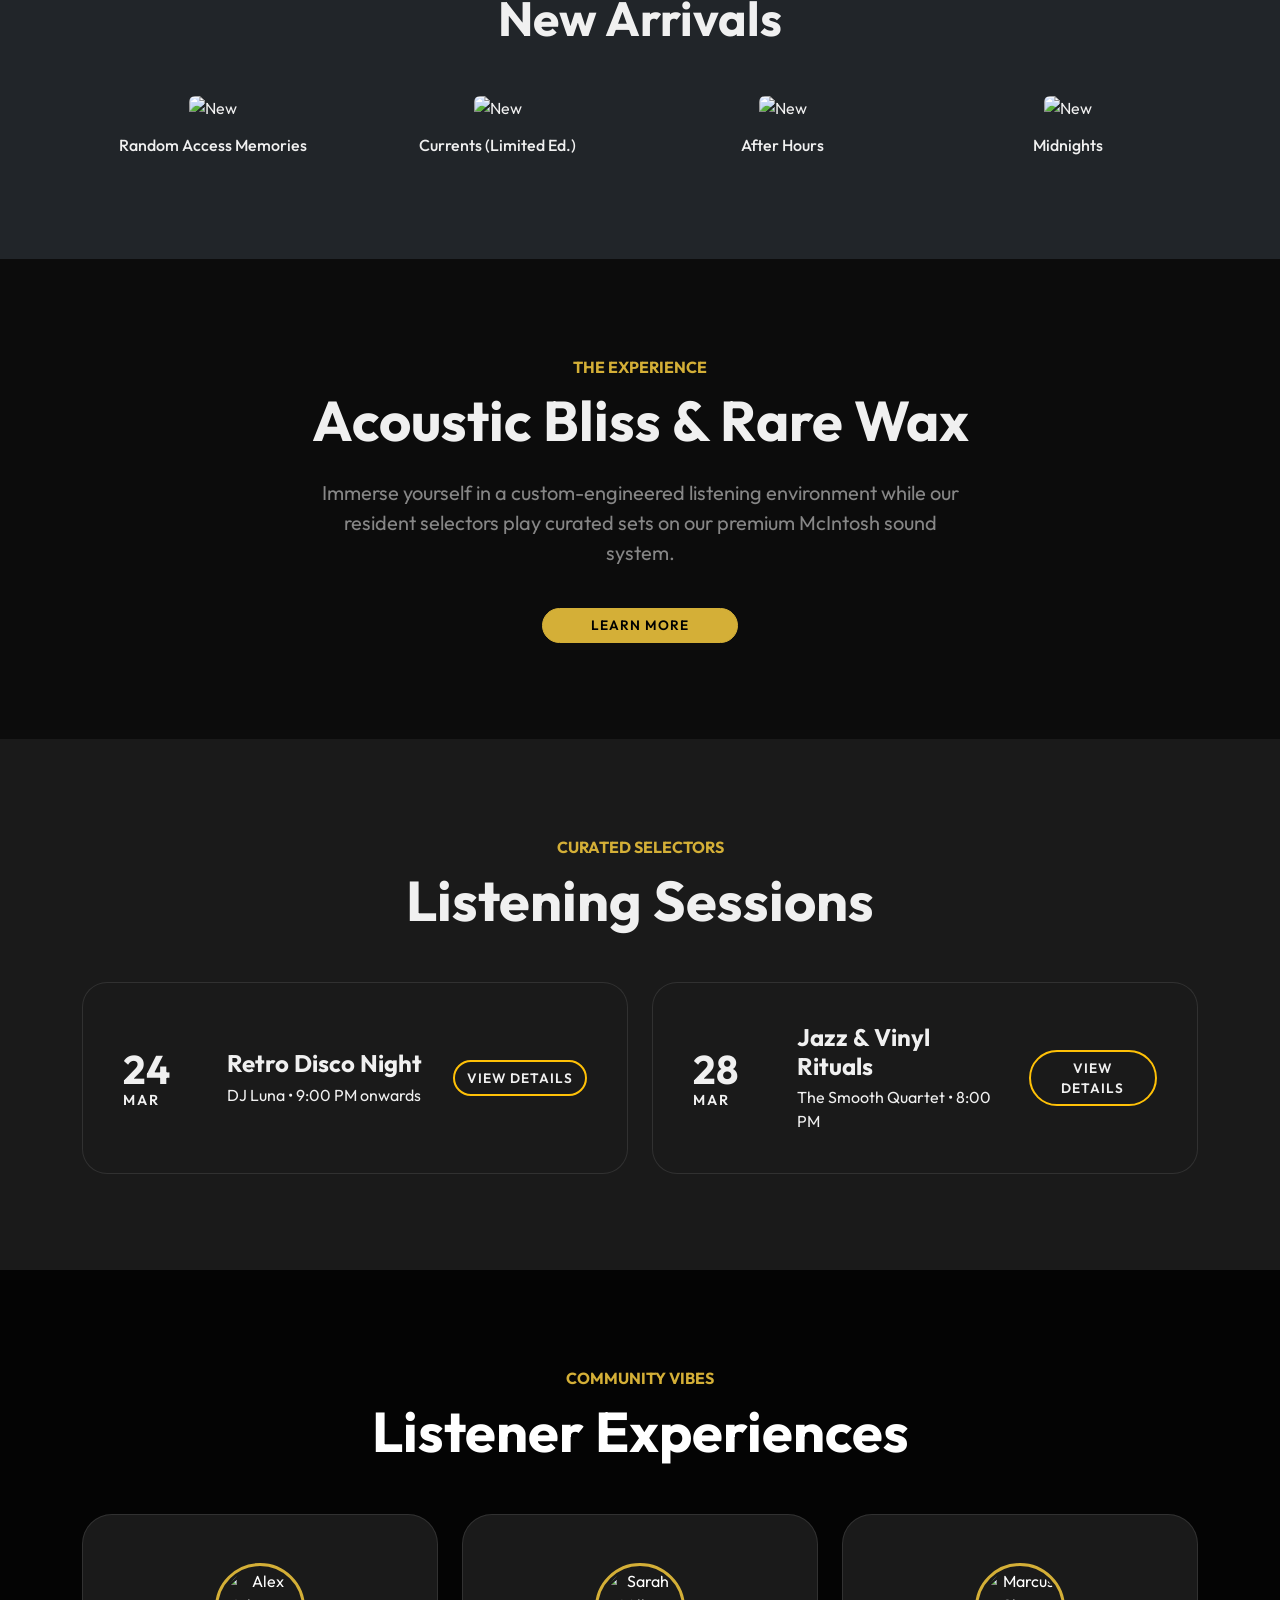
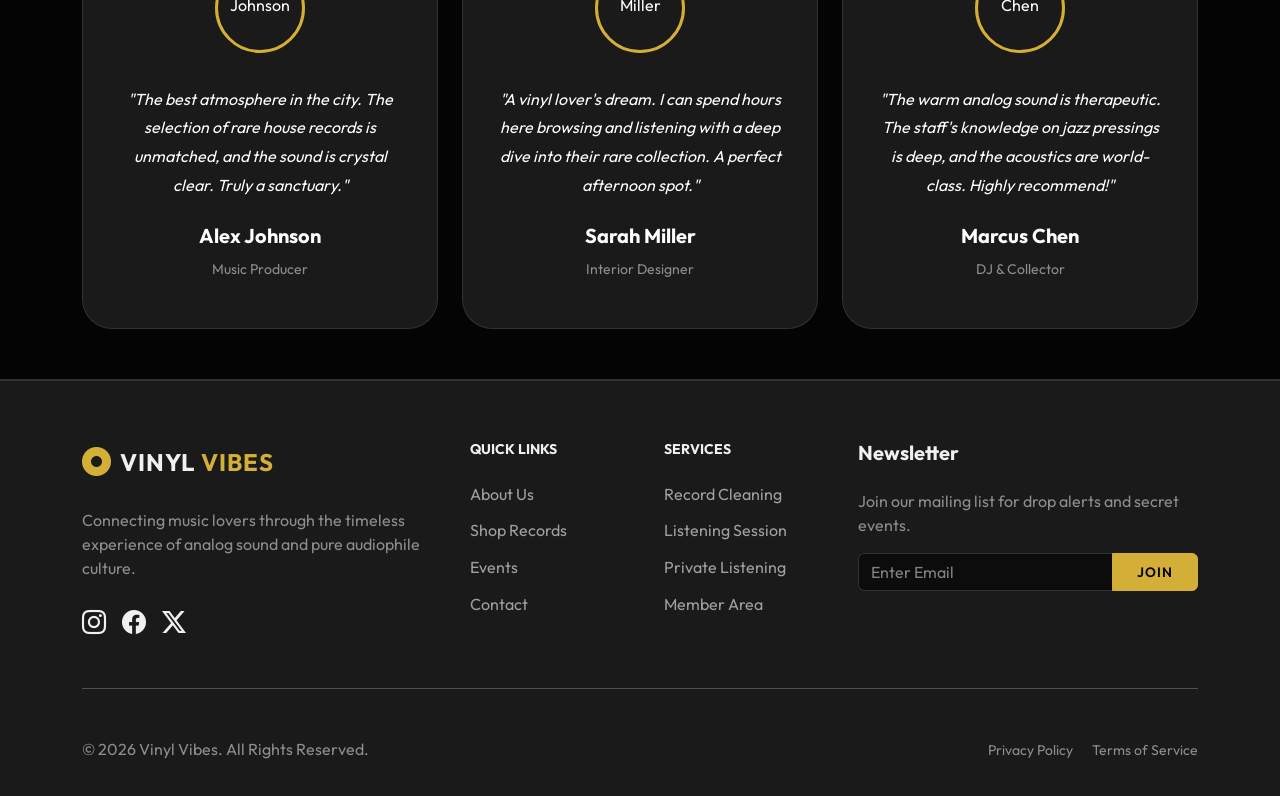
==== commit c727760b: "image" ====
--- a/index.html
+++ b/index.html
@@ -58,7 +58,7 @@
     </header>
 
     <!-- 1. Hero Section -->
-    <section class="hero-section" style="background-image: url('assets/images/hero1.png');">
+    <section class="hero-section" style="background-image: url('https://images.unsplash.com/photo-1542208998-f6dbbb194c77?auto=format&fit=crop&w=1920&q=80');">
         <div class="container hero-content text-center">
             <div class="row justify-content-center">
                 <div class="col-lg-10" data-aos="fade-up">
--- a/assets/css/style.css
+++ b/assets/css/style.css
@@ -380,6 +380,7 @@
     min-height: 450px;
     display: flex;
     align-items: center;
+    background-attachment: fixed;
     background-size: cover;
     background-position: center;
     position: relative;
@@ -398,7 +399,7 @@
 }
 
 body.light-mode .hero-section::before {
-    background: linear-gradient(to right, rgba(255, 255, 255, 0.6), rgba(255, 255, 255, 0.3));
+    background: linear-gradient(to right, rgba(255, 255, 255, 0.8), rgba(255, 255, 255, 0.6)) !important;
 }
 
 body.light-mode .hero-section {
@@ -989,13 +990,35 @@
 
 /* Auth Pages */
 .auth-page {
-    background: var(--bg-color);
+    background-color: var(--bg-color);
+    background-image: url('https://images.unsplash.com/photo-1496293455970-f8581aae0e3c?auto=format&fit=crop&w=1920&q=80');
+    background-size: cover;
+    background-position: center;
+    background-attachment: fixed;
     min-height: 100vh;
     display: flex;
     align-items: center;
     justify-content: center;
     padding: 2.5rem 1rem;
     overflow-x: hidden;
+    position: relative;
+}
+
+.auth-page::before {
+    content: '';
+    position: absolute;
+    inset: 0;
+    background: rgba(0, 0, 0, 0.85);
+    z-index: 0;
+}
+
+body.light-mode.auth-page::before {
+    background: rgba(255, 255, 255, 0.9) !important;
+}
+
+.auth-page .container {
+    position: relative;
+    z-index: 1;
 }
 
 .auth-card {
@@ -1151,11 +1174,11 @@
 
 /* Ensure background overlays in light mode win over base styles */
 body.light-mode .hero-section::before {
-    background: linear-gradient(to right, rgba(255, 255, 255, 0.85), rgba(255, 255, 255, 0.75)) !important;
+    background: linear-gradient(to right, rgba(255, 255, 255, 0.9), rgba(255, 255, 255, 0.75)) !important;
 }
 
 body.light-mode .parallax-section::before {
-    background: rgba(255, 255, 255, 0.8) !important;
+    background: rgba(255, 255, 255, 0.85) !important;
 }
 
 /* -------------------------------------------
@@ -1363,8 +1386,16 @@
 
 @media (max-width: 767.98px) {
     .hero-title { font-size: 2.5rem; }
-    .hero-section { height: auto; padding: 100px 0; }
-    .parallax-section { height: auto; padding: 80px 0; }
+    .hero-section { 
+        height: auto; 
+        padding: 100px 0; 
+        background-attachment: scroll !important; 
+    }
+    .parallax-section { 
+        height: auto; 
+        padding: 80px 0; 
+        background-attachment: scroll !important; 
+    }
 }
 
 /* Cart Icon & Counter */
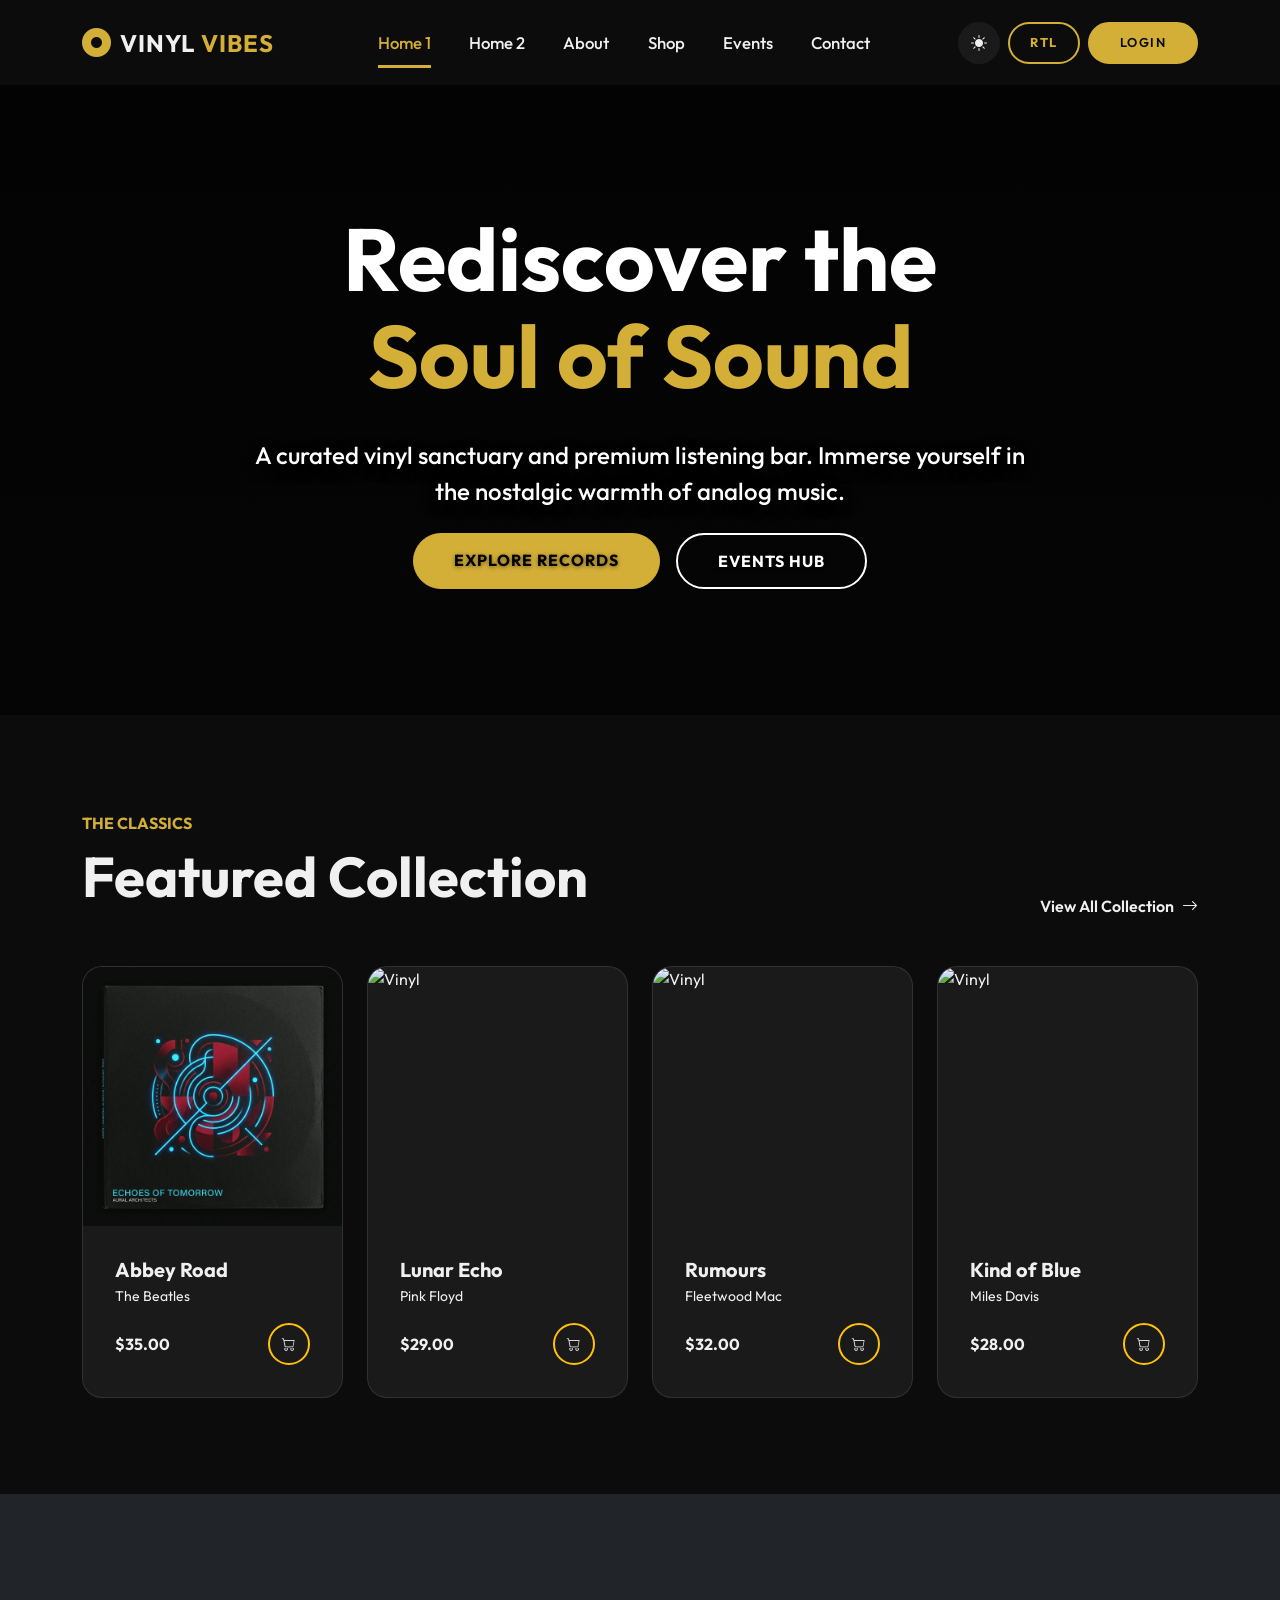
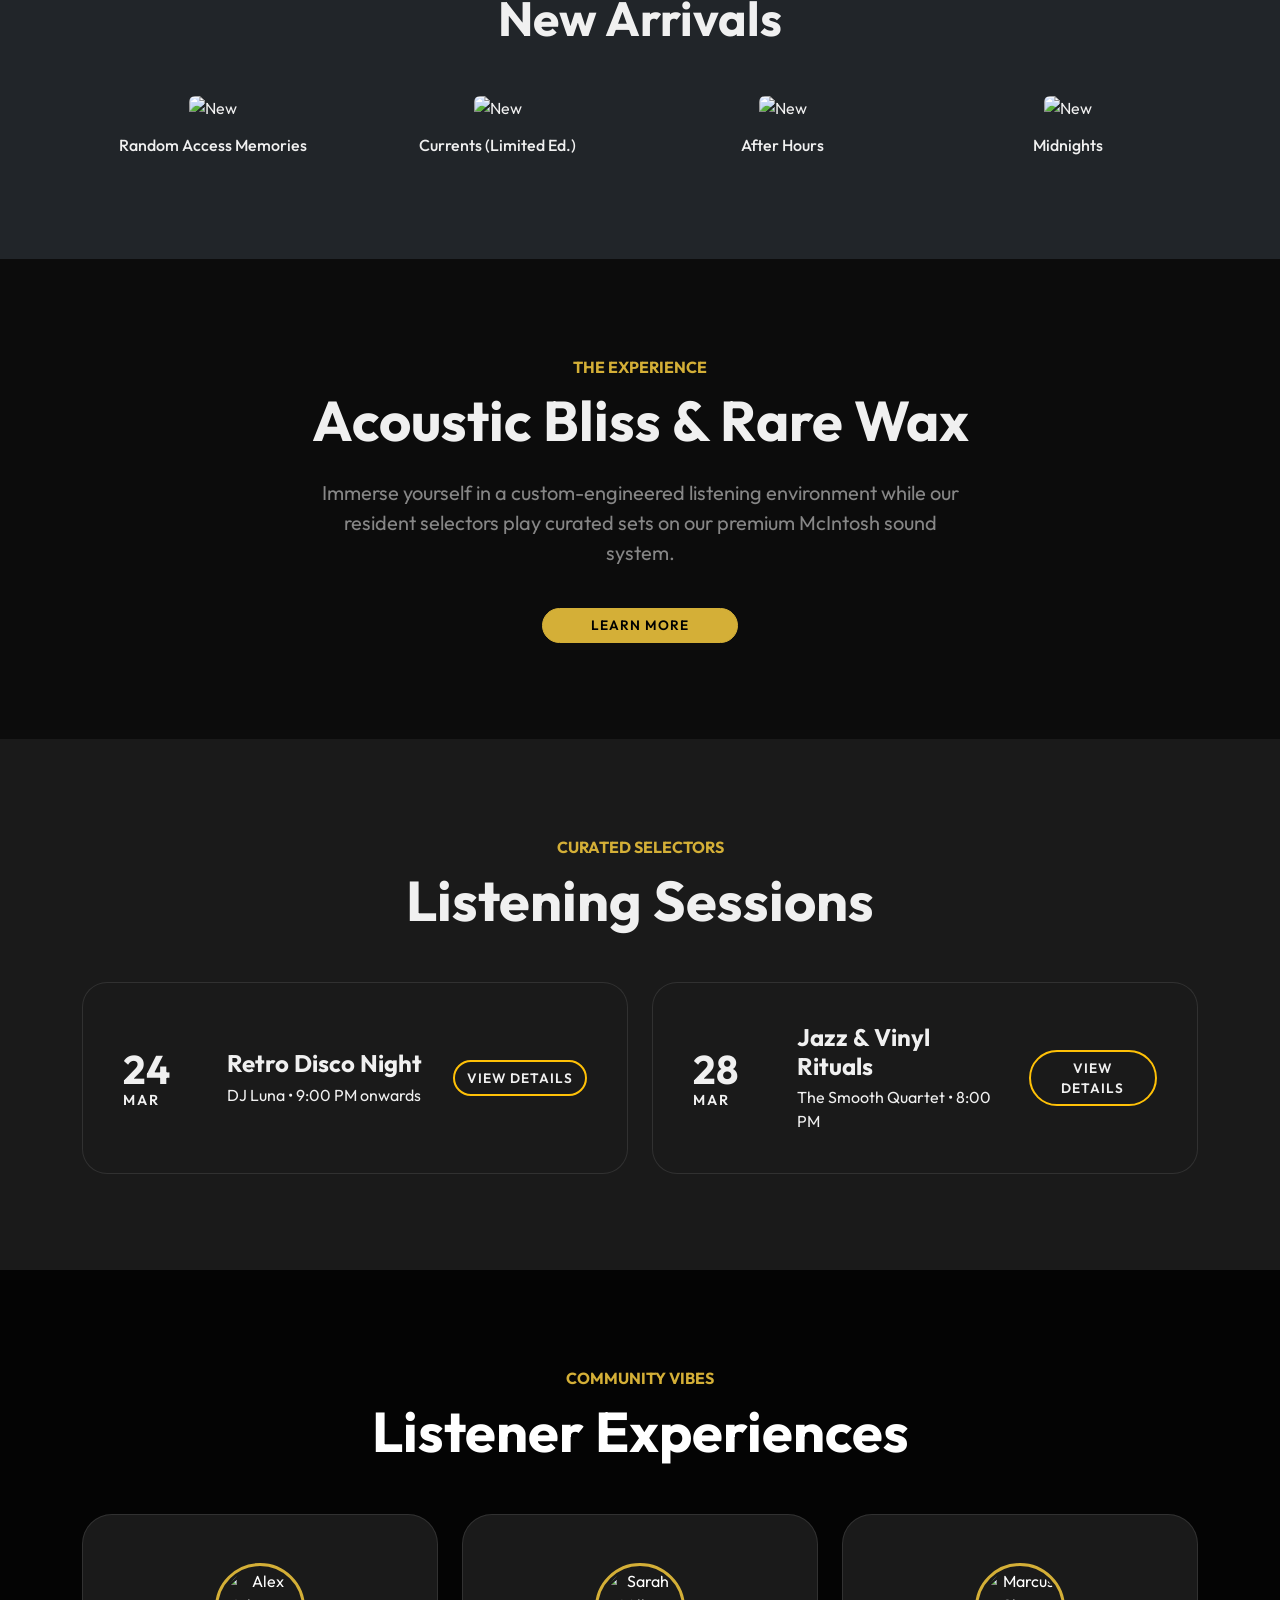
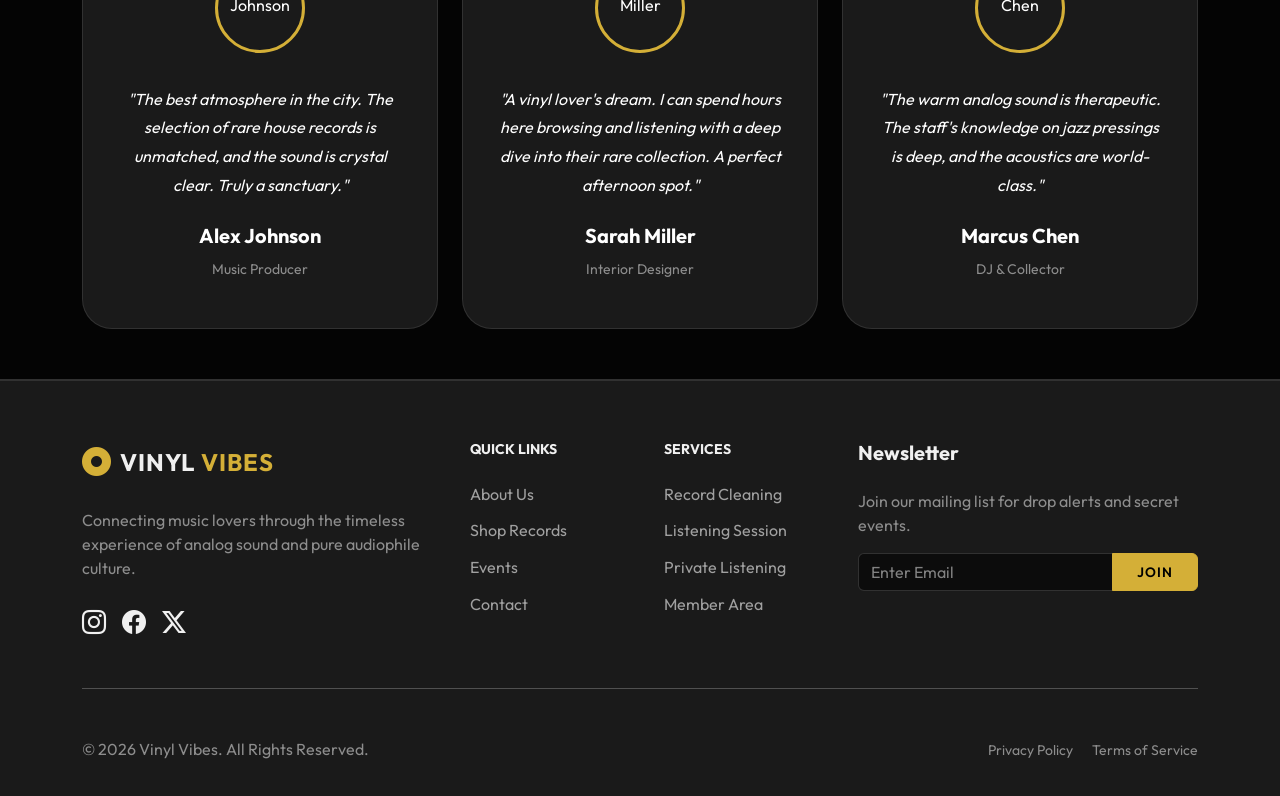
==== commit f5f47b79: "login" ====
--- a/index.html
+++ b/index.html
@@ -58,7 +58,8 @@
     </header>
 
     <!-- 1. Hero Section -->
-    <section class="hero-section" style="background-image: url('https://images.unsplash.com/photo-1542208998-f6dbbb194c77?auto=format&fit=crop&w=1920&q=80');">
+    <section class="hero-section"
+        style="background-image: url('https://images.unsplash.com/photo-1542208998-f6dbbb194c77?auto=format&fit=crop&w=1920&q=80');">
         <div class="container hero-content text-center">
             <div class="row justify-content-center">
                 <div class="col-lg-10" data-aos="fade-up">
@@ -197,7 +198,8 @@
                 <div class="col-md-8 text-center" data-aos="fade-up">
                     <span class="accent-text fw-bold ls-2">THE EXPERIENCE</span>
                     <h2 class="display-4 fw-bold mt-2 mb-4">Acoustic Bliss & Rare Wax</h2>
-                    <p class="text-white-50 mx-auto fs-5" style="max-width: 650px;">Immerse yourself in a custom-engineered listening environment while
+                    <p class="text-white-50 mx-auto fs-5" style="max-width: 650px;">Immerse yourself in a
+                        custom-engineered listening environment while
                         our resident selectors play curated
                         sets on our premium McIntosh sound system.</p>
                     <a href="home2.html" class="btn btn-warning rounded-pill mt-4 px-5">Learn More</a>
@@ -215,7 +217,8 @@
             </div>
             <div class="row g-4">
                 <div class="col-lg-6 col-12" data-aos="fade-up">
-                    <div class="event-card d-flex flex-column flex-sm-row align-items-center text-center text-sm-start gap-3 gap-md-4 h-100">
+                    <div
+                        class="event-card d-flex flex-column flex-sm-row align-items-center text-center text-sm-start gap-3 gap-md-4 h-100">
                         <div class="event-date">
                             <span class="d-block h2 fw-bold accent-text">24</span>
                             <span class="text-secondary">MAR</span>
@@ -224,12 +227,13 @@
                             <h4 class="fw-bold mb-1">Retro Disco Night</h4>
                             <p class="text-secondary mb-0">DJ Luna • 9:00 PM onwards</p>
                         </div>
-                        <a href="events.html"
-                            class="btn btn-outline-warning ms-sm-auto rounded-pill mt-3 mt-sm-0">View Details</a>
+                        <a href="events.html" class="btn btn-outline-warning ms-sm-auto rounded-pill mt-3 mt-sm-0">View
+                            Details</a>
                     </div>
                 </div>
                 <div class="col-lg-6 col-12" data-aos="fade-up" data-aos-delay="100">
-                    <div class="event-card d-flex flex-column flex-sm-row align-items-center text-center text-sm-start gap-3 gap-md-4 h-100">
+                    <div
+                        class="event-card d-flex flex-column flex-sm-row align-items-center text-center text-sm-start gap-3 gap-md-4 h-100">
                         <div class="event-date">
                             <span class="d-block h2 fw-bold accent-text">28</span>
                             <span class="text-secondary">MAR</span>
@@ -238,8 +242,8 @@
                             <h4 class="fw-bold mb-1">Jazz & Vinyl Rituals</h4>
                             <p class="text-secondary mb-0">The Smooth Quartet • 8:00 PM</p>
                         </div>
-                        <a href="events.html"
-                            class="btn btn-outline-warning ms-sm-auto rounded-pill mt-3 mt-sm-0">View Details</a>
+                        <a href="events.html" class="btn btn-outline-warning ms-sm-auto rounded-pill mt-3 mt-sm-0">View
+                            Details</a>
                     </div>
                 </div>
             </div>
@@ -280,7 +284,7 @@
                         <img src="https://images.pexels.com/photos/1681010/pexels-photo-1681010.jpeg"
                             class="testimonial-img" alt="Marcus Chen">
                         <p class="text-white-50">"The warm analog sound is therapeutic. The staff's knowledge on jazz
-                            pressings is deep, and the acoustics are world-class. Highly recommend!"</p>
+                            pressings is deep, and the acoustics are world-class."</p>
                         <h5 class="fw-bold text-white mt-4">Marcus Chen</h5>
                         <span class="text-white-50 small">DJ & Collector</span>
                     </div>
--- a/assets/css/style.css
+++ b/assets/css/style.css
@@ -704,6 +704,7 @@
     font-weight: 600;
     margin-bottom: 0.5rem;
     transition: var(--transition-smooth);
+    padding-inline-start: 1rem;
 }
 
 .form-control, .form-select {
@@ -766,6 +767,7 @@
 .auth-page .form-label {
     color: #ffffff !important;
     opacity: 0.9;
+    padding-inline-start: 1rem;
 }
 
 .auth-page .form-control::placeholder {
@@ -1334,6 +1336,7 @@
 
 body.light-mode .form-label {
     color: #121212 !important;
+    padding-inline-start: 1rem;
 }
 
 body.light-mode .form-control::placeholder {
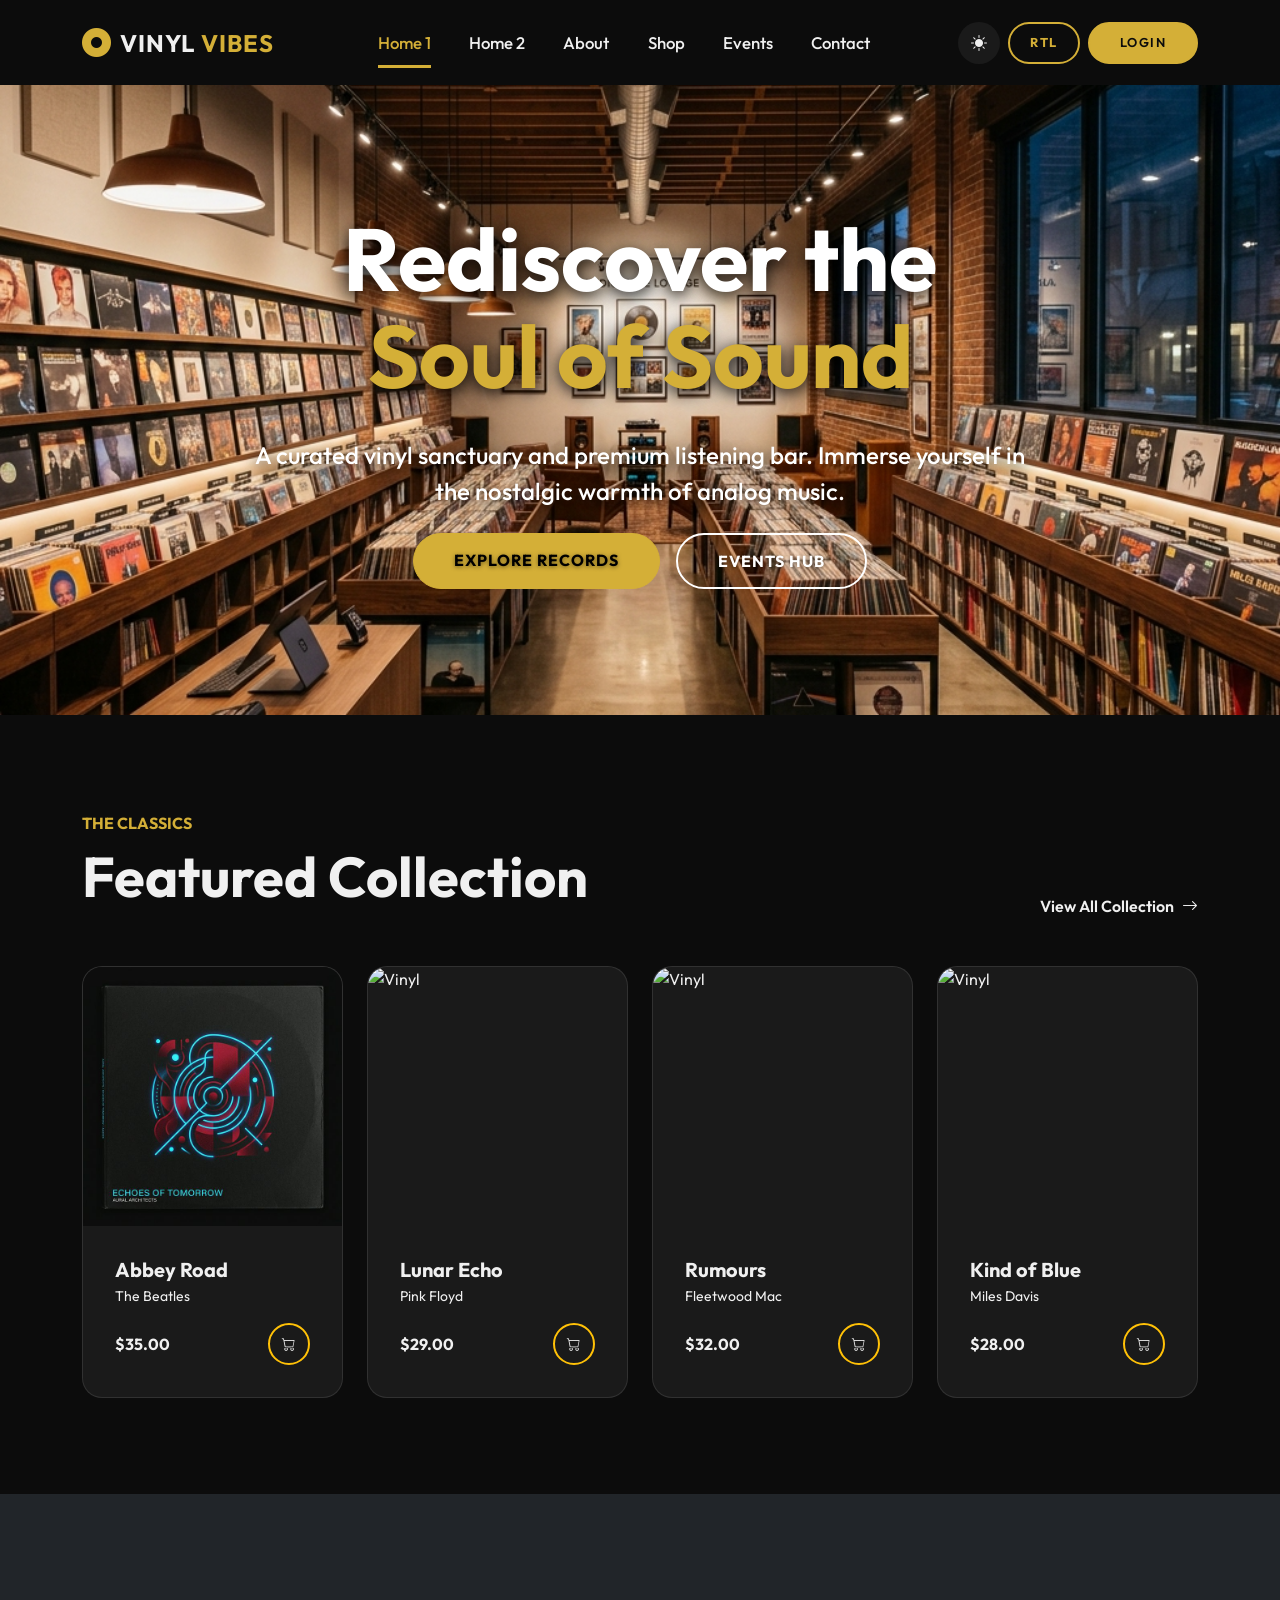
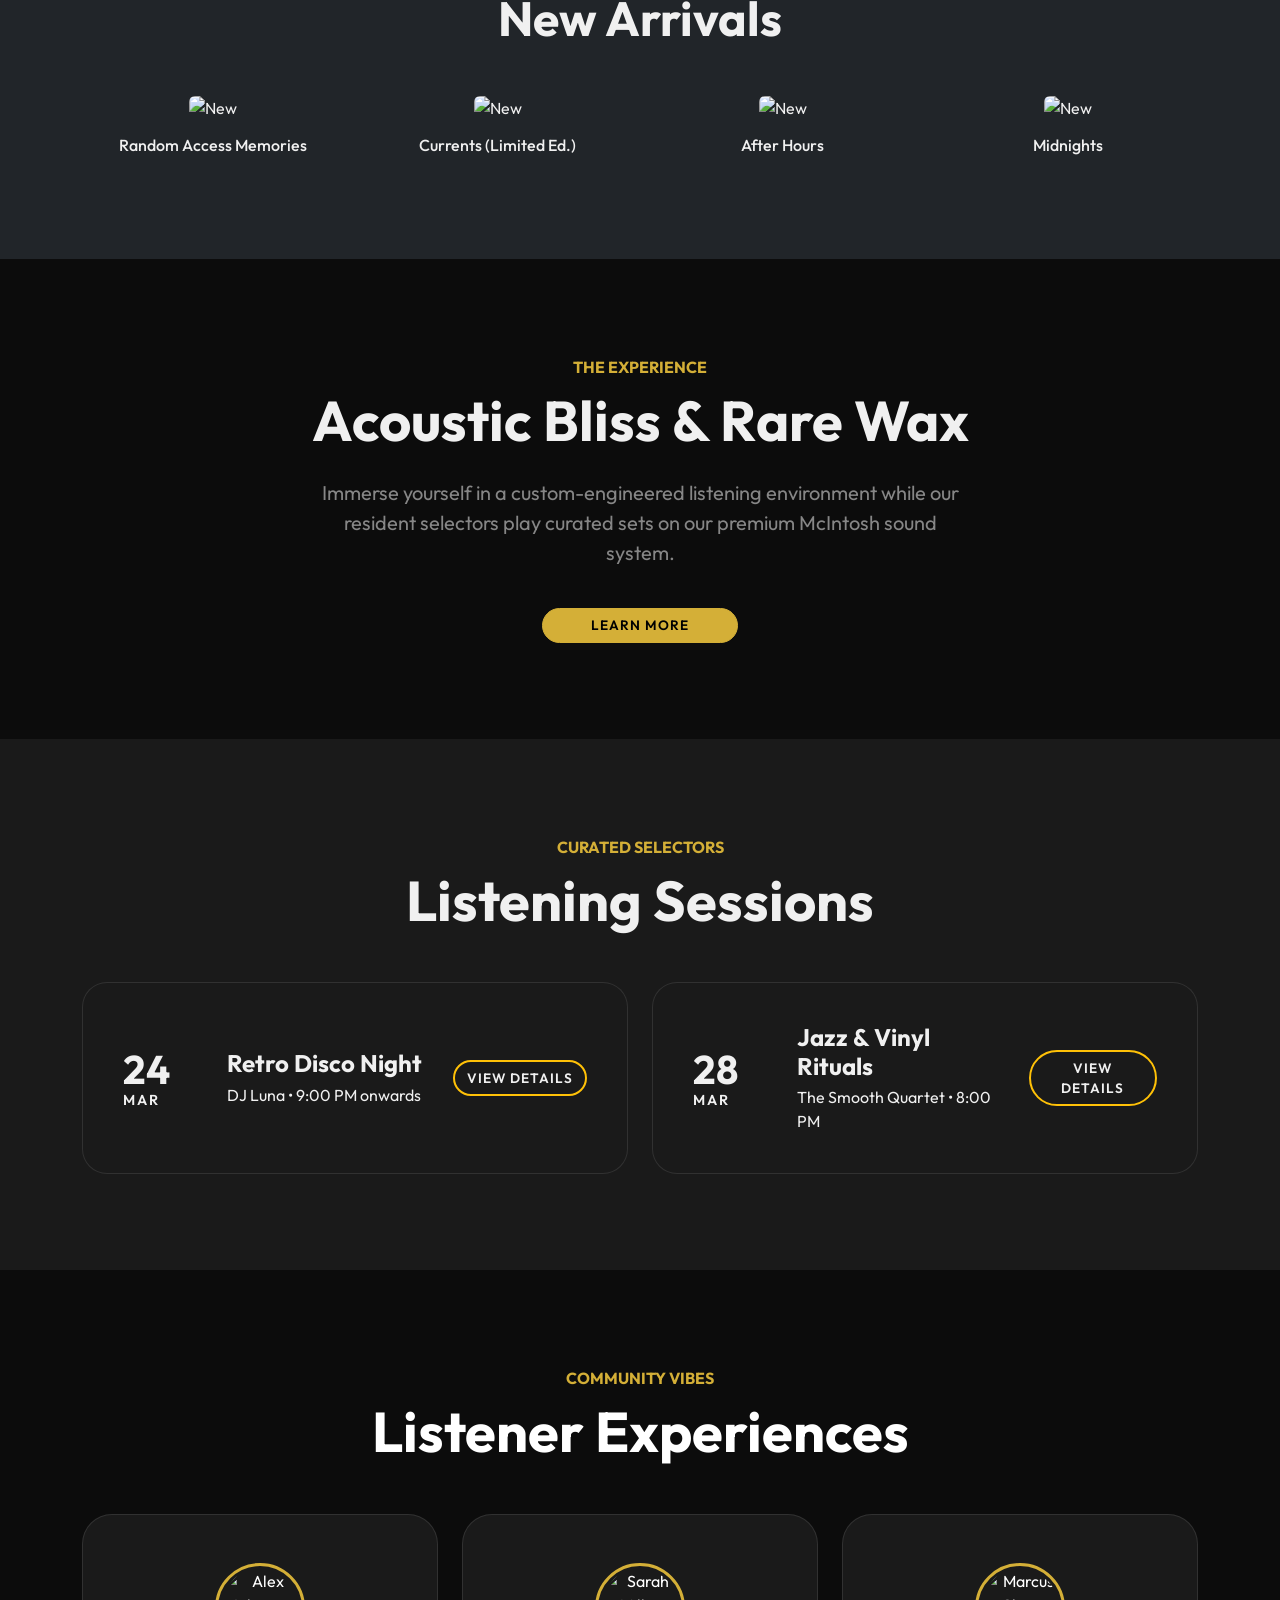
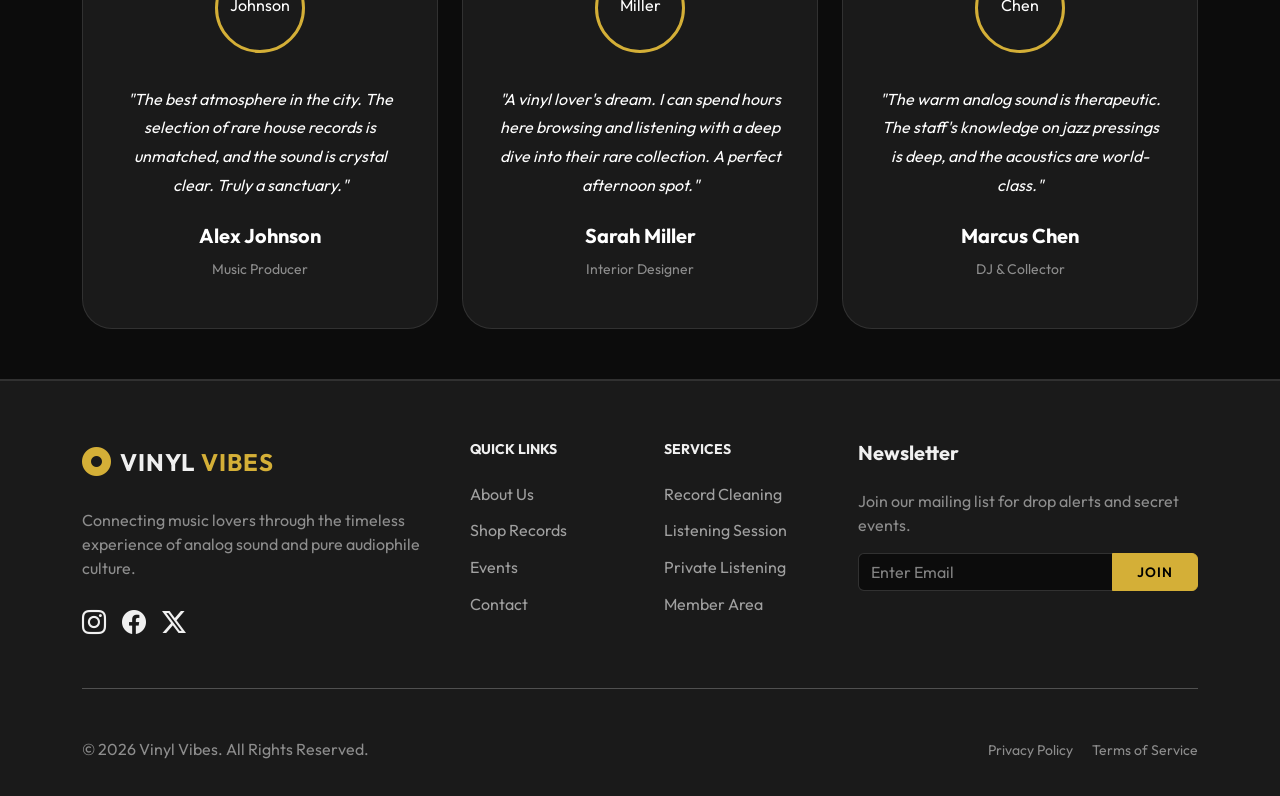
==== commit e4885a43: "herosection" ====
--- a/index.html
+++ b/index.html
@@ -59,13 +59,13 @@
 
     <!-- 1. Hero Section -->
     <section class="hero-section"
-        style="background-image: url('https://images.unsplash.com/photo-1542208998-f6dbbb194c77?auto=format&fit=crop&w=1920&q=80');">
+        style="background-image: url('assets/images/hero_home1.png');">
         <div class="container hero-content text-center">
             <div class="row justify-content-center">
                 <div class="col-lg-10" data-aos="fade-up">
-                    <h1 class="hero-title fw-bold text-white">Rediscover the <br><span class="accent-text">Soul of
+                    <h1 class="hero-title fw-bold">Rediscover the <br><span class="accent-text">Soul of
                             Sound</span></h1>
-                    <p class="lead text-white-50 mb-4 fs-4 mx-auto" style="max-width: 800px;">A curated vinyl sanctuary
+                    <p class="lead mb-4 fs-4 mx-auto" style="max-width: 800px;">A curated vinyl sanctuary
                         and premium listening bar. Immerse
                         yourself in the nostalgic warmth of analog music.</p>
                     <div class="d-flex flex-column flex-sm-row gap-3 justify-content-center px-3">
--- a/assets/css/style.css
+++ b/assets/css/style.css
@@ -389,20 +389,13 @@
 }
 
 
-.hero-section::before {
-    content: '';
-    position: absolute;
-    inset: 0;
-    background: linear-gradient(to bottom, rgba(0,0,0,0.75), rgba(0,0,0,0.6));
-    transition: var(--transition-smooth);
-    z-index: 1;
-}
-
-body.light-mode .hero-section::before {
-    background: linear-gradient(to right, rgba(255, 255, 255, 0.8), rgba(255, 255, 255, 0.6)) !important;
-}
-
-body.light-mode .hero-section {
+.hero-section::before,
+.parallax-section::before {
+    display: none !important;
+}
+
+body.light-mode .hero-section,
+body.light-mode .parallax-section {
     filter: none;
 }
 
@@ -425,7 +418,11 @@
 .hero-content {
     position: relative;
     z-index: 2;
-    padding: 60px 0;
+    padding: 80px 0;
+}
+
+body.light-mode .hero-content {
+    background: none;
 }
 
 /* Side-by-Side Image Utilities */
@@ -476,6 +473,22 @@
     line-height: 1.1;
     margin-bottom: 2rem;
     color: #fff !important;
+    text-shadow: 0 4px 15px rgba(0,0,0,0.8), 0 0 30px rgba(0,0,0,0.4);
+}
+
+body.light-mode .hero-title {
+    color: #fff !important;
+    text-shadow: 0 4px 12px rgba(0,0,0,0.8), 0 2px 4px rgba(0,0,0,0.5);
+}
+
+.hero-content p {
+    text-shadow: 0 2px 10px rgba(0,0,0,0.8);
+}
+
+body.light-mode .hero-content p {
+    color: #fff !important;
+    text-shadow: 0 2px 8px rgba(0,0,0,0.8);
+    font-weight: 500;
 }
 
 .accent-text {
@@ -695,7 +708,6 @@
 
 body.light-mode .parallax-section .accent-text {
     color: var(--accent-gold) !important;
-    filter: drop-shadow(0 0 10px rgba(212, 175, 55, 0.3));
 }
 
 /* Form Styling & Contrast Fixes */
@@ -1174,13 +1186,11 @@
     color: #000000 !important;
 }
 
-/* Ensure background overlays in light mode win over base styles */
-body.light-mode .hero-section::before {
-    background: linear-gradient(to right, rgba(255, 255, 255, 0.9), rgba(255, 255, 255, 0.75)) !important;
-}
-
+/* Ensure background overlays in light mode are removed */
+body.light-mode .hero-section::before,
 body.light-mode .parallax-section::before {
-    background: rgba(255, 255, 255, 0.85) !important;
+    background: none !important;
+    display: none !important;
 }
 
 /* -------------------------------------------
@@ -1197,19 +1207,9 @@
 
 body.light-mode .hero-section h1,
 body.light-mode .hero-section p,
-body.light-mode .parallax-section h1,
-body.light-mode .parallax-section p,
-body.light-mode .parallax-section h2,
-body.light-mode .parallax-section h3,
-body.light-mode .parallax-section h4,
-body.light-mode .parallax-section h5,
-body.light-mode .parallax-section h6,
-body.light-mode .hero-section .text-white,
-body.light-mode .hero-section .text-white-50,
 body.light-mode .parallax-section .text-white,
 body.light-mode .parallax-section .text-white-50 {
-    color: #000000 !important;
-    text-shadow: none !important;
+    color: #ffffff !important;
     opacity: 1 !important;
 }
 
@@ -1222,8 +1222,9 @@
 }
 
 body.light-mode .hero-section .lead {
-    color: #000000 !important;
+    color: #ffffff !important;
     font-weight: 500;
+    text-shadow: 0 2px 8px rgba(0,0,0,0.8);
 }
 
 /* Specific visibility for buttons in noisy hero area */
@@ -1526,7 +1527,8 @@
 
 /* Light mode contrast fix for Hero accent text */
 body.light-mode .hero-section .accent-text {
-    color: #000000 !important;
+    color: var(--accent-gold) !important;
+    text-shadow: 0 2px 8px rgba(0,0,0,0.8);
 }
 
 /* Auth Pages: Unified Small Text Size */
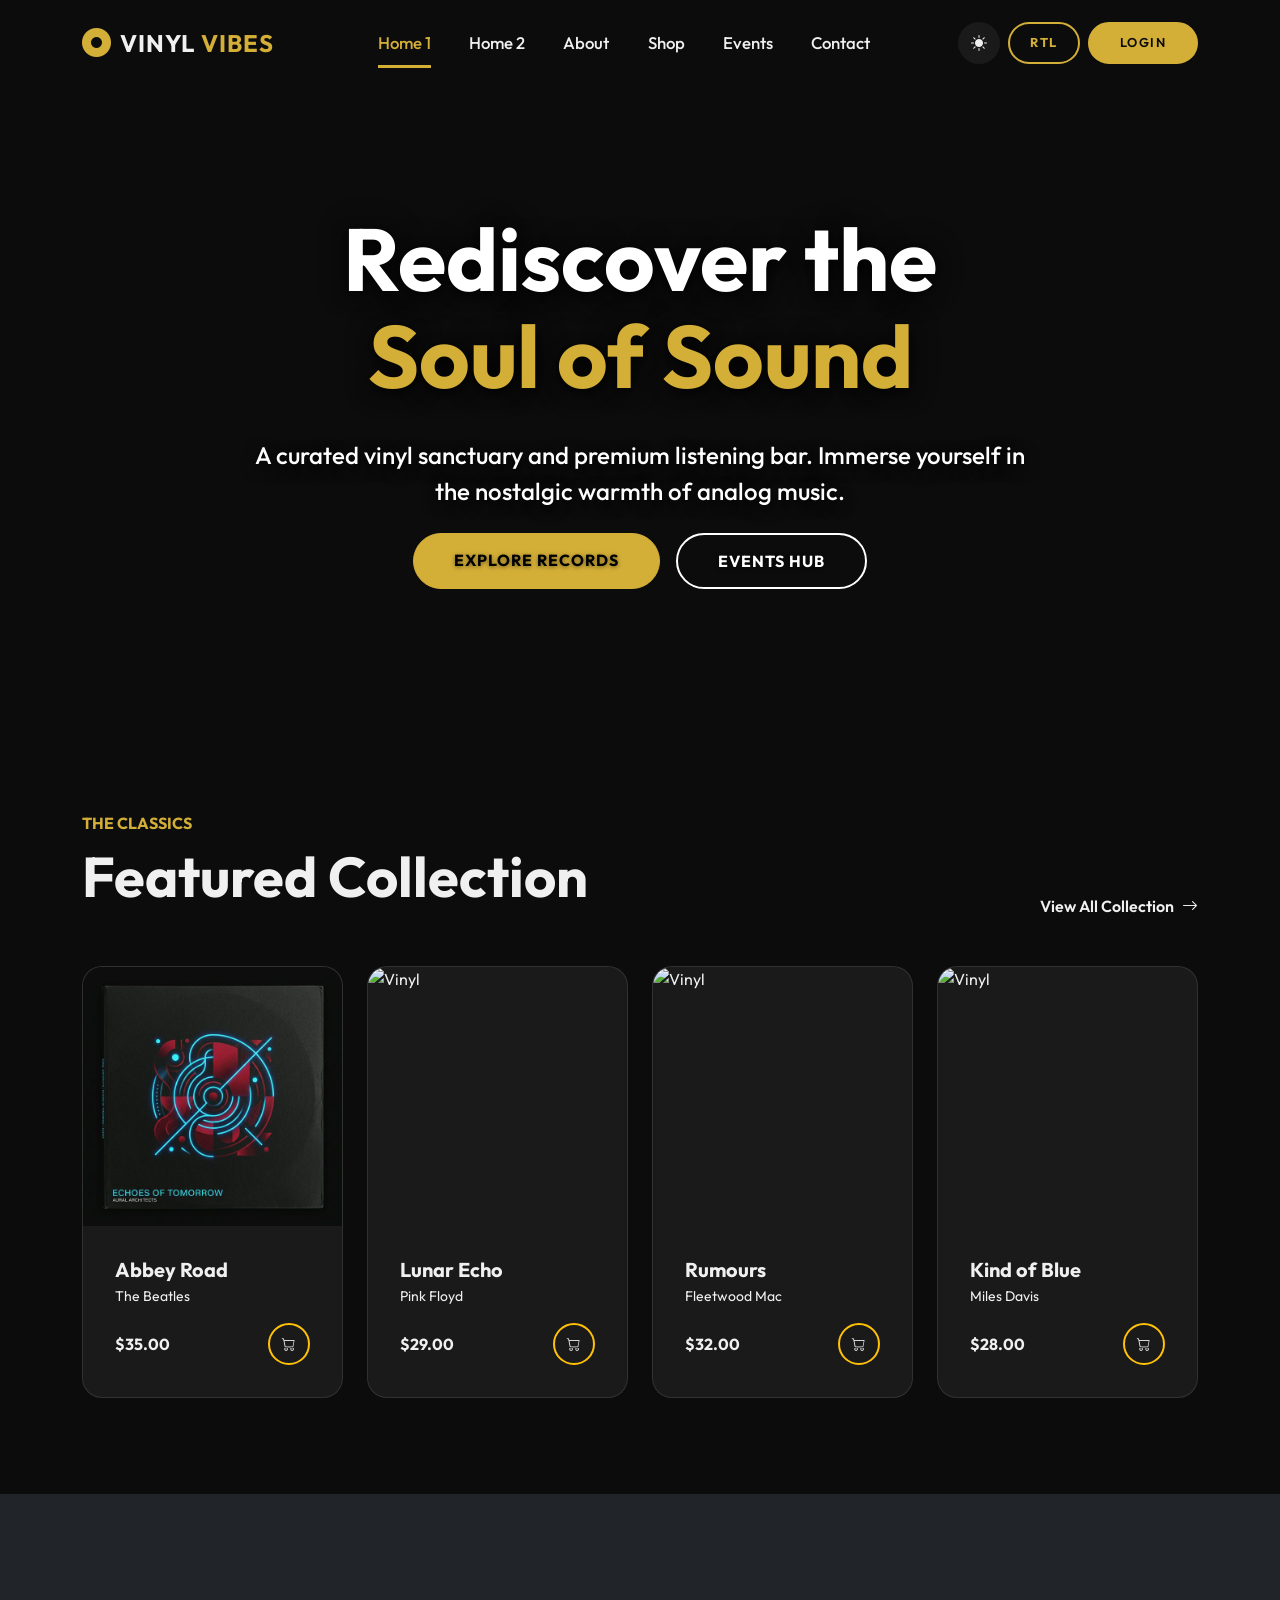
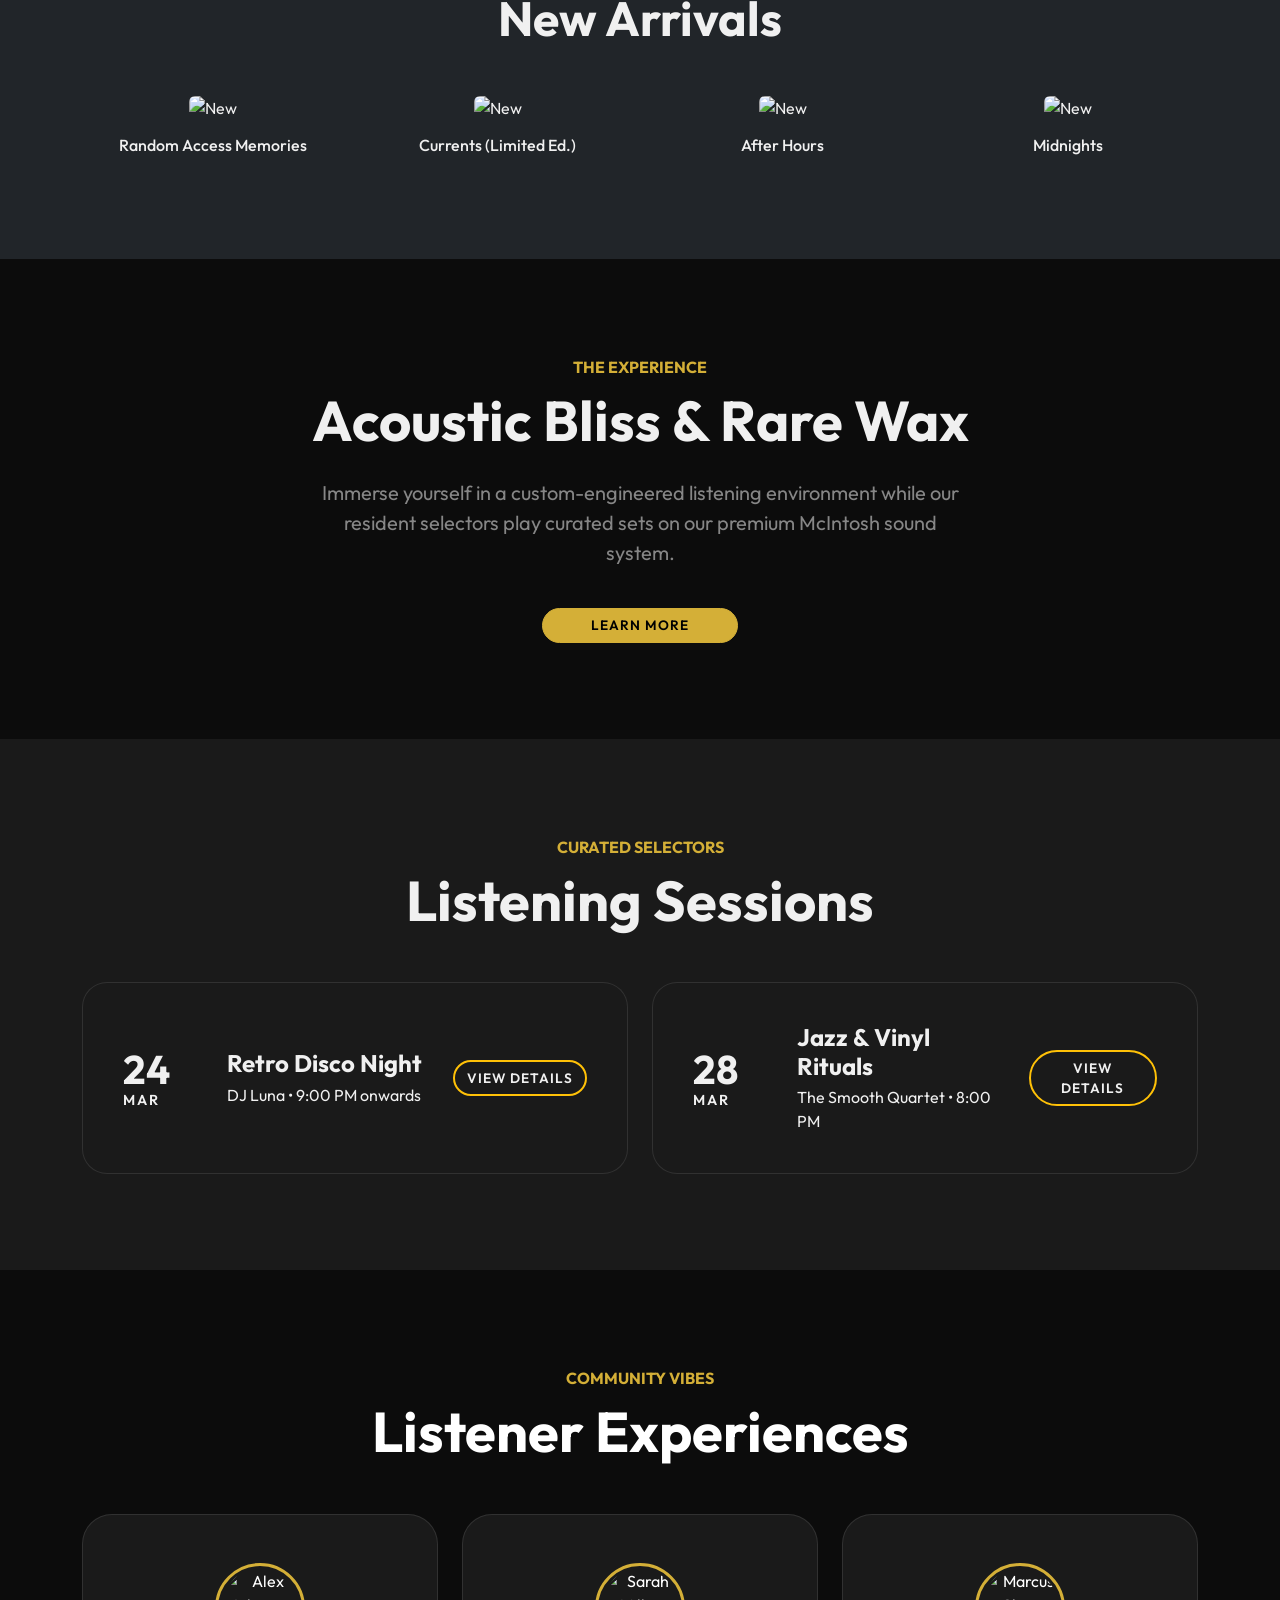
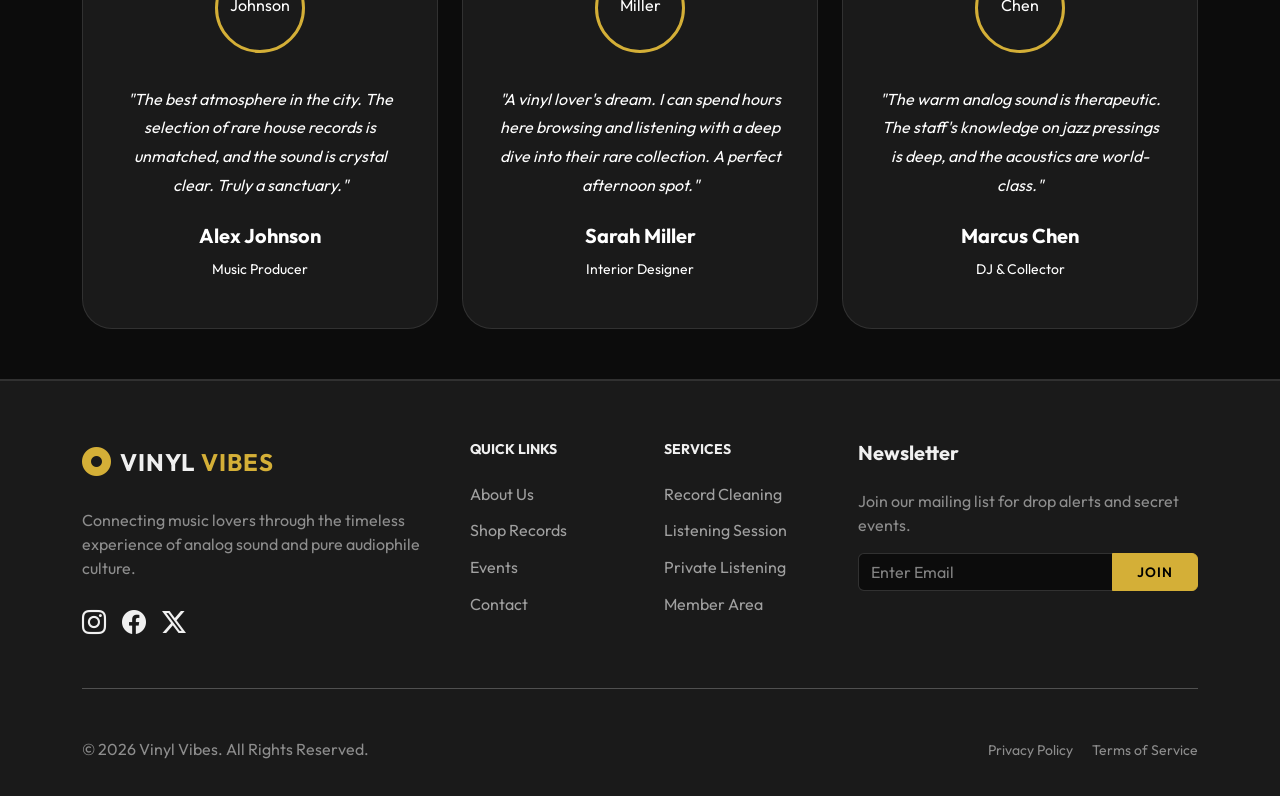
==== commit 7e48eb2a: "image2" ====
--- a/index.html
+++ b/index.html
@@ -59,7 +59,7 @@
 
     <!-- 1. Hero Section -->
     <section class="hero-section"
-        style="background-image: url('assets/images/hero_home1.png');">
+        style="background-image: url('https://images.pexels.com/photos/9044779/pexels-photo-9044779.jpeg');">
         <div class="container hero-content text-center">
             <div class="row justify-content-center">
                 <div class="col-lg-10" data-aos="fade-up">
--- a/assets/css/style.css
+++ b/assets/css/style.css
@@ -1198,15 +1198,22 @@
    Ensures text stays white on images
 ------------------------------------------- */
 .hero-section h1,
-.hero-section p, 
+.hero-section p,
+.hero-section .text-white,
+.hero-section .text-white-50,
 .parallax-section h1,
 .parallax-section h2,
-.parallax-section p {
+.parallax-section p,
+.parallax-section .text-white,
+.parallax-section .text-white-50 {
     color: #ffffff !important;
+    opacity: 1 !important;
 }
 
 body.light-mode .hero-section h1,
 body.light-mode .hero-section p,
+body.light-mode .hero-section .text-white,
+body.light-mode .hero-section .text-white-50,
 body.light-mode .parallax-section .text-white,
 body.light-mode .parallax-section .text-white-50 {
     color: #ffffff !important;
